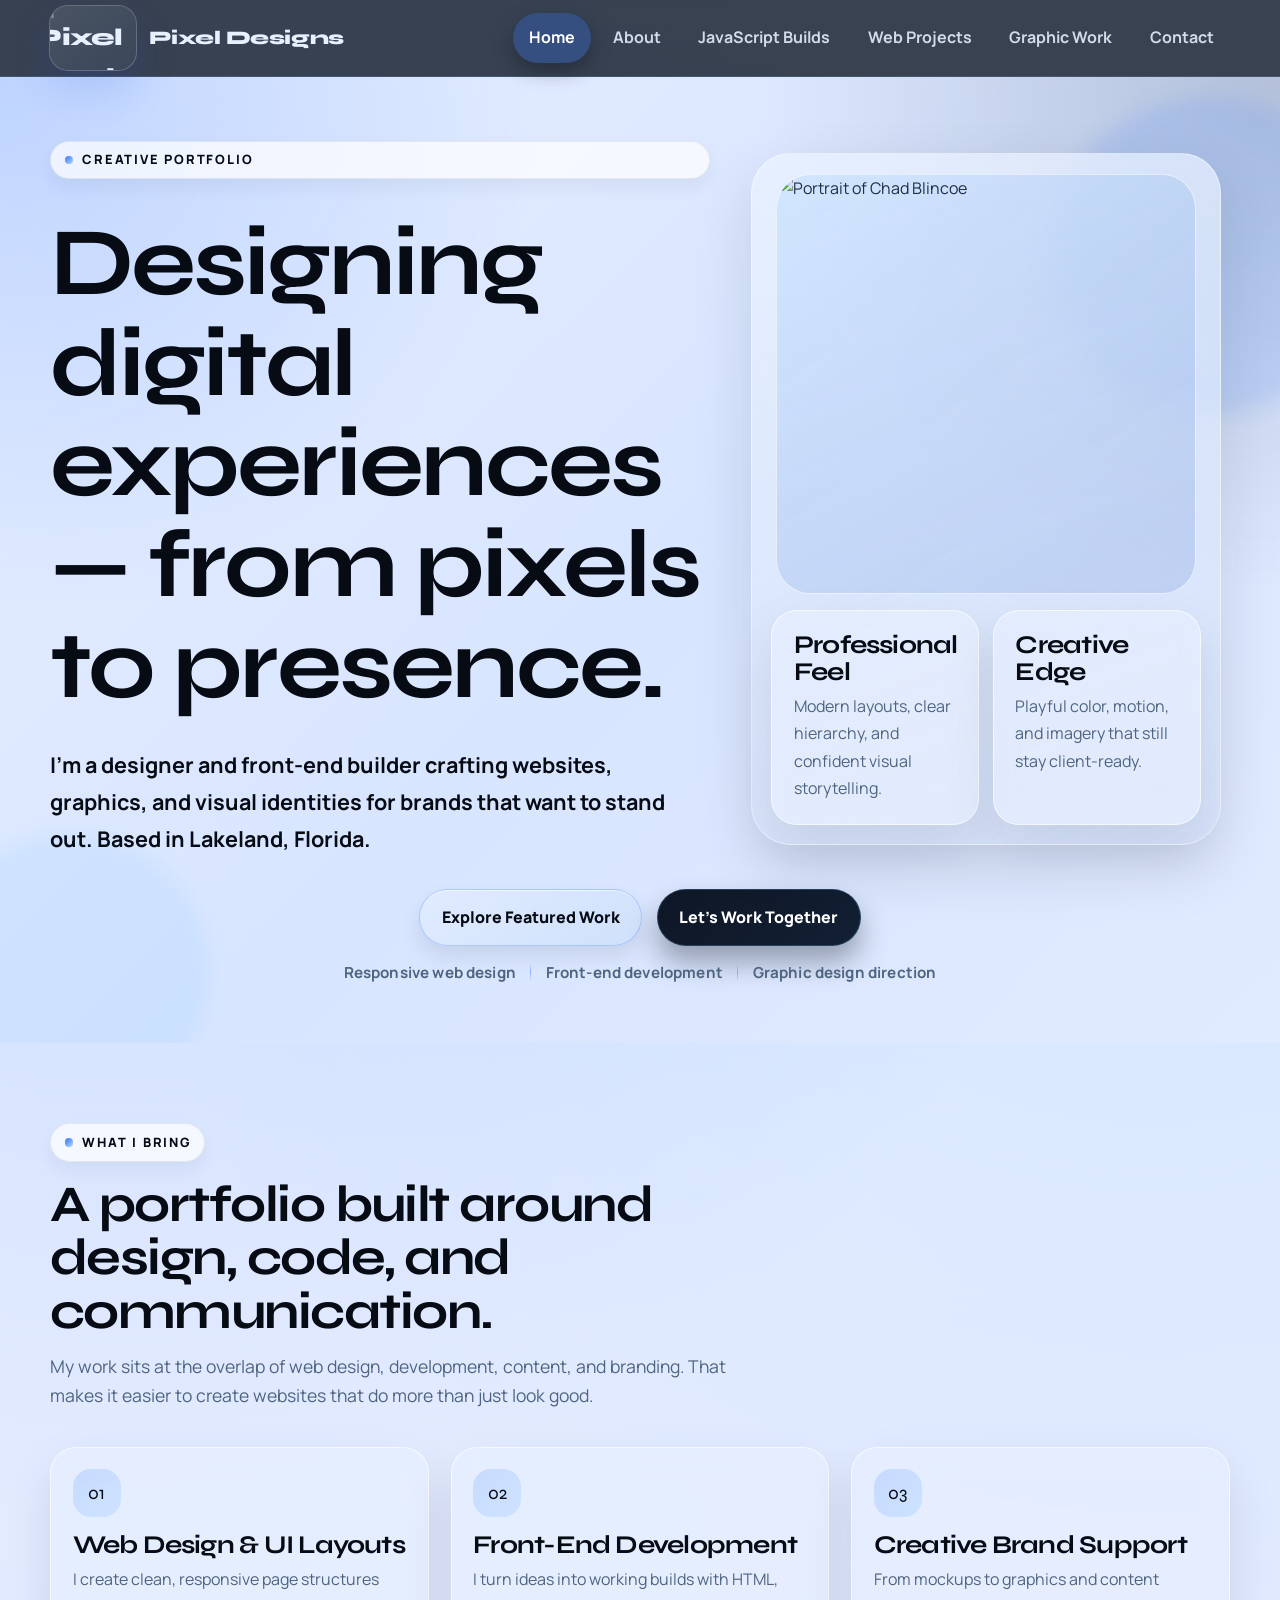
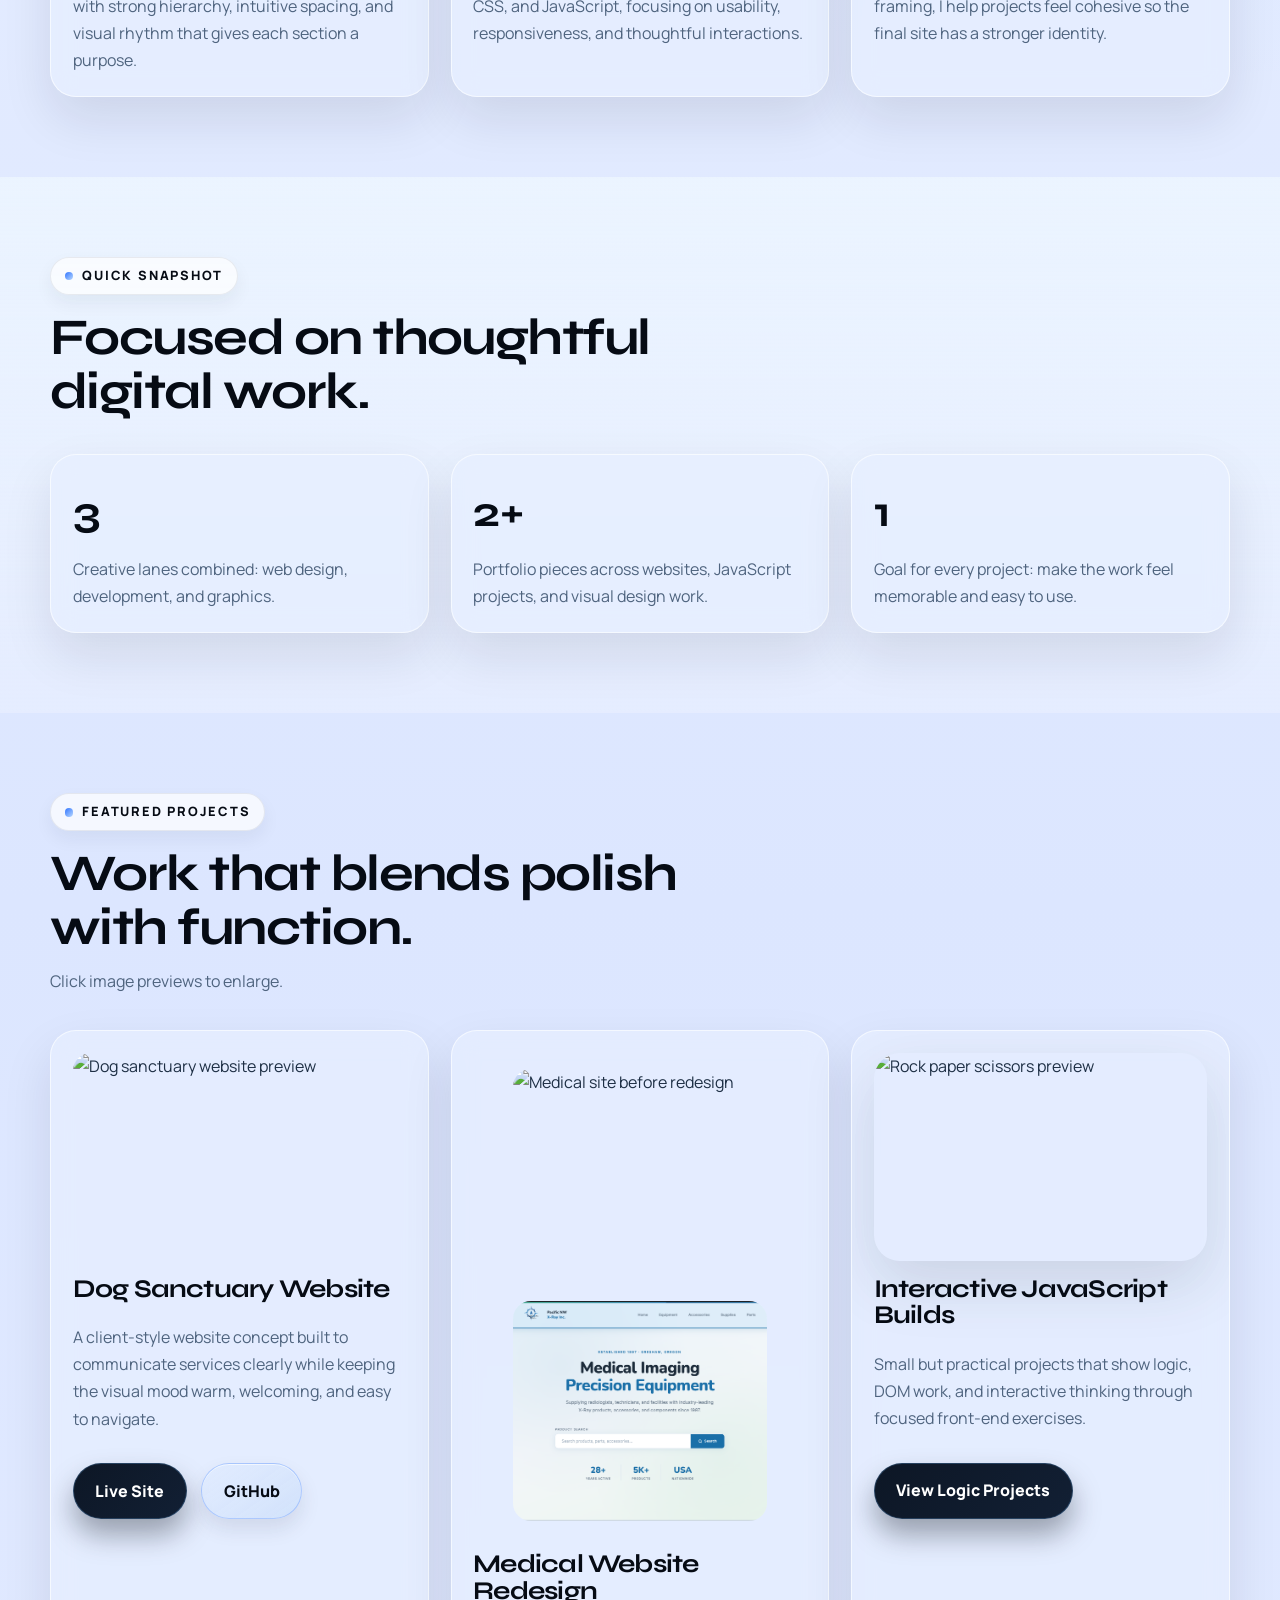
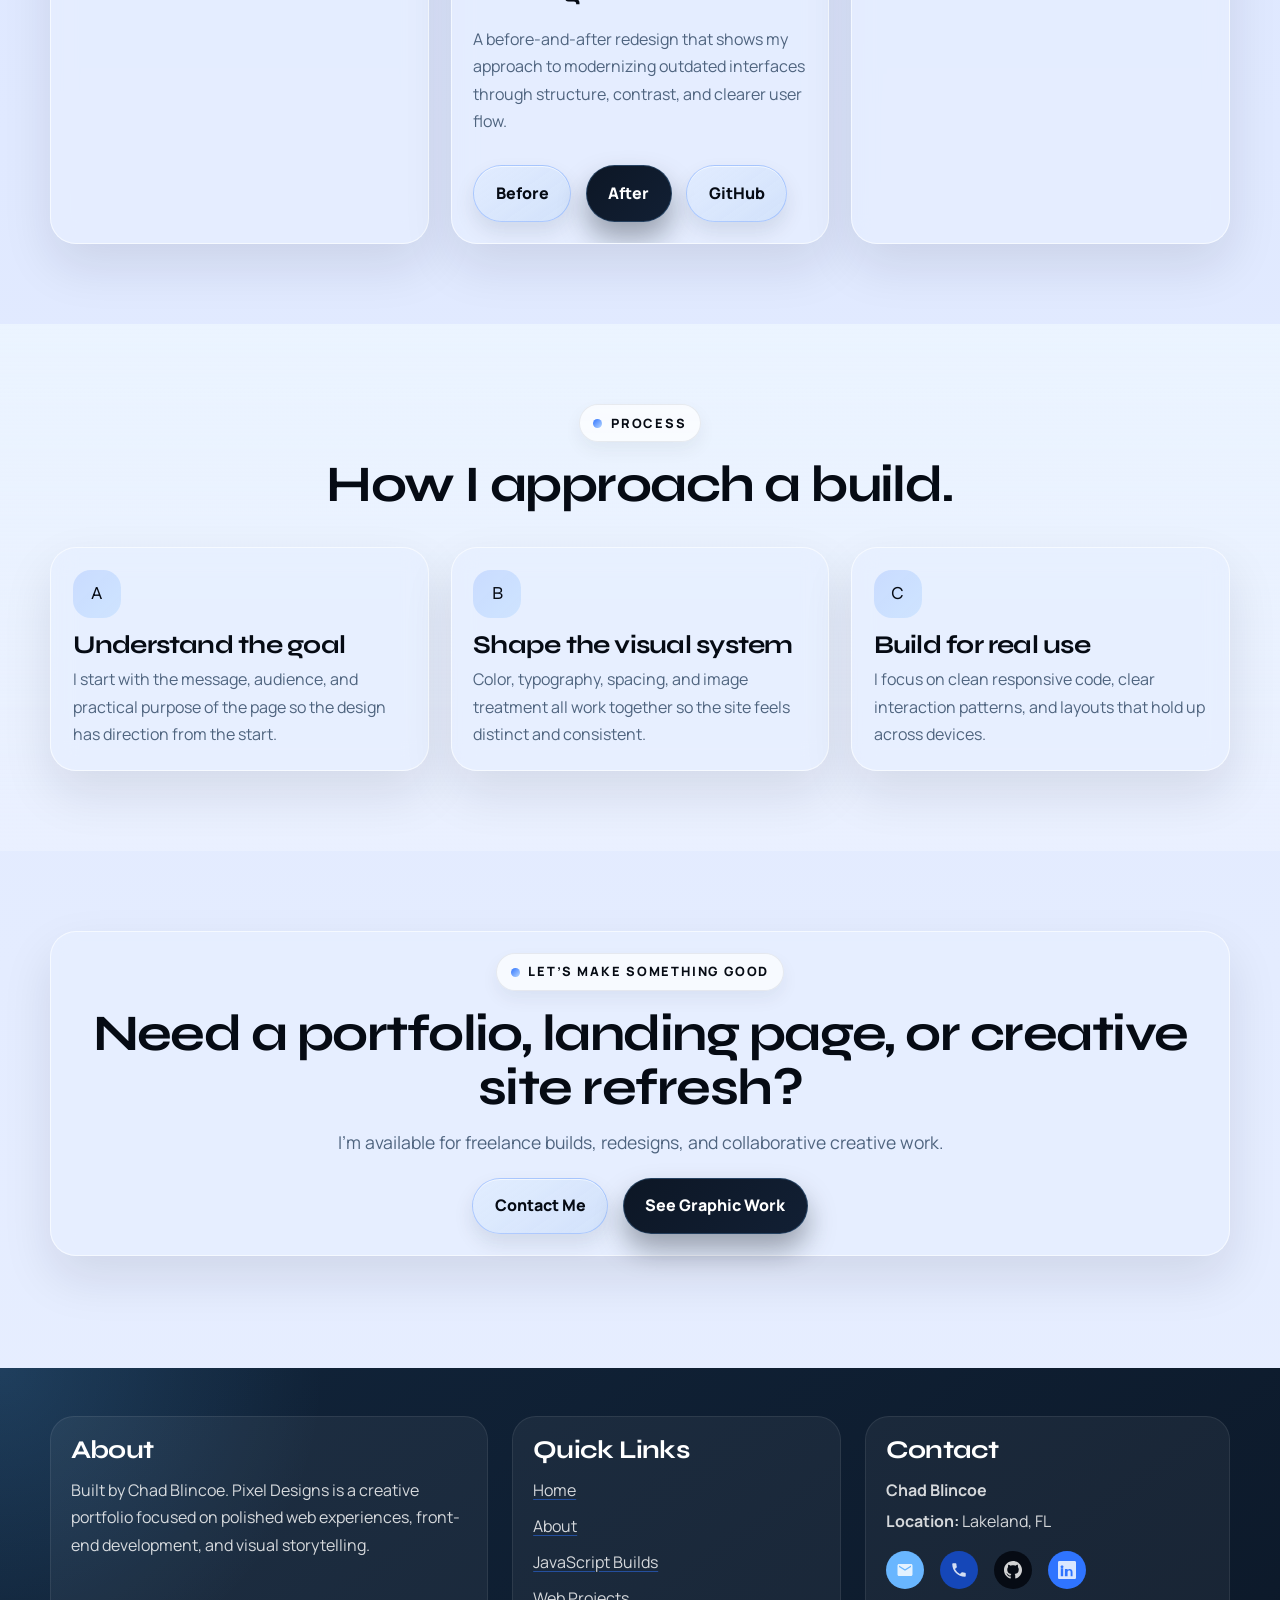
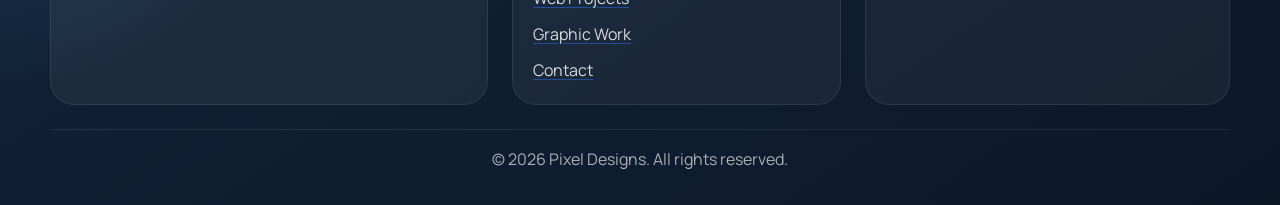
==== index.html @ cc152613 "readded images and adjusted CTA buttons" ====
<!doctype html>
<html lang="en">
  <head>
    <script
      async
      src="https://www.googletagmanager.com/gtag/js?id=G-DD6TGLHT02"
    ></script>
    <script>
      window.dataLayer = window.dataLayer || [];
      function gtag() {
        dataLayer.push(arguments);
      }
      gtag("js", new Date());
      gtag("config", "G-DD6TGLHT02");
    </script>
    <meta charset="UTF-8" />
    <meta name="viewport" content="width=device-width, initial-scale=1.0" />
    <title>Chad Blincoe | Creative Web Portfolio</title>
    <link rel="preconnect" href="https://fonts.googleapis.com" />
    <link rel="preconnect" href="https://fonts.gstatic.com" crossorigin />
    <link
      href="https://fonts.googleapis.com/css2?family=Manrope:wght@400;500;700;800&family=Syne:wght@500;700;800&display=swap"
      rel="stylesheet"
    />
    <link rel="stylesheet" href="styles.css" />
    <link
      rel="apple-touch-icon"
      sizes="180x180"
      href="favicon/apple-touch-icon.png"
    />
    <link
      rel="icon"
      type="image/png"
      sizes="32x32"
      href="favicon/favicon-32x32.png"
    />
    <link
      rel="icon"
      type="image/png"
      sizes="16x16"
      href="favicon/favicon-16x16.png"
    />
    <link rel="manifest" href="favicon/site.webmanifest" />
    <script defer src="https://cdn.vercel-insights.com/v1/script.js"></script>
  </head>
  <body>
    <header class="navbar">
      <div class="nav-inner">
        <a href="index.html" class="logo">
          <span class="logo-mark">
            <img
              src="media/myLogo.png"
              alt="Pixel Designs logo"
              width="66"
              height="46"
            />
          </span>
          <span>Pixel Designs</span>
        </a>
        <button
          class="hamburger"
          id="hamburger"
          aria-label="Toggle navigation"
          aria-expanded="false"
          aria-controls="navLinks"
        >
          <span></span>
          <span></span>
          <span></span>
        </button>
        <nav id="navLinks" class="nav-links" aria-label="Main navigation">
          <a href="index.html" class="nav-link active">Home</a>
          <a href="about.html" class="nav-link">About</a>
          <a href="logic-programs.html" class="nav-link">JavaScript Builds</a>
          <a href="web-projects.html" class="nav-link">Web Projects</a>
          <a href="graphic-work.html" class="nav-link">Graphic Work</a>
          <a href="contact.html" class="nav-link">Contact</a>
        </nav>
      </div>
    </header>

    <main id="main">
      <section class="hero">
        <div class="container hero-shell">
          <div class="hero-copy">
            <span class="eyebrow">Creative Portfolio</span>
            <h1>Designing digital experiences — from pixels to presence.</h1>
            <p class="hero-subtitle">
              I'm a designer and front-end builder crafting websites, graphics,
              and visual identities for brands that want to stand out. Based in
              Lakeland, Florida.
            </p>
          </div>
          <div class="hero-panel">
            <img
              src="media/ChadSelfie.png"
              alt="Portrait of Chad Blincoe"
              class="hero-photo"
            />
            <div class="hero-card-stack">
              <div class="mini-panel">
                <h3>Professional Feel</h3>
                <p>
                  Modern layouts, clear hierarchy, and confident visual
                  storytelling.
                </p>
              </div>
              <div class="mini-panel">
                <h3>Creative Edge</h3>
                <p>
                  Playful color, motion, and imagery that still stay
                  client-ready.
                </p>
              </div>
            </div>
          </div>
          <div class="hero-actions">
            <div class="hero-btns">
              <a href="web-projects.html" class="btn btn-secondary">
                Explore Featured Work
              </a>
              <a href="contact.html" class="btn btn-primary">
                Let's Work Together
              </a>
            </div>
            <ul class="hero-highlights" aria-label="Highlights">
              <li>Responsive web design</li>
              <li>Front-end development</li>
              <li>Graphic design direction</li>
            </ul>
          </div>
        </div>
      </section>

      <section class="section">
        <div class="container">
          <div class="section-heading">
            <span class="eyebrow">What I Bring</span>
            <h2>A portfolio built around design, code, and communication.</h2>
            <p class="lead">
              My work sits at the overlap of web design, development, content,
              and branding. That makes it easier to create websites that do more
              than just look good.
            </p>
          </div>
          <div class="service-grid">
            <article class="service-card">
              <div class="service-icon">01</div>
              <h3>Web Design &amp; UI Layouts</h3>
              <p>
                I create clean, responsive page structures with strong
                hierarchy, intuitive spacing, and visual rhythm that gives each
                section a purpose.
              </p>
            </article>
            <article class="service-card">
              <div class="service-icon">02</div>
              <h3>Front-End Development</h3>
              <p>
                I turn ideas into working builds with HTML, CSS, and JavaScript,
                focusing on usability, responsiveness, and thoughtful
                interactions.
              </p>
            </article>
            <article class="service-card">
              <div class="service-icon">03</div>
              <h3>Creative Brand Support</h3>
              <p>
                From mockups to graphics and content framing, I help projects
                feel cohesive so the final site has a stronger identity.
              </p>
            </article>
          </div>
        </div>
      </section>

      <section class="section alt-bg">
        <div class="container">
          <div class="section-heading">
            <span class="eyebrow">Quick Snapshot</span>
            <h2>Focused on thoughtful digital work.</h2>
          </div>
          <div class="metric-grid">
            <div class="stat-card">
              <strong>3</strong>
              <p>
                Creative lanes combined: web design, development, and graphics.
              </p>
            </div>
            <div class="stat-card">
              <strong>2+</strong>
              <p>
                Portfolio pieces across websites, JavaScript projects, and
                visual design work.
              </p>
            </div>
            <div class="stat-card">
              <strong>1</strong>
              <p>
                Goal for every project: make the work feel memorable and easy to
                use.
              </p>
            </div>
          </div>
        </div>
      </section>

      <section class="section">
        <div class="container">
          <div class="section-heading">
            <span class="eyebrow">Featured Projects</span>
            <h2>Work that blends polish with function.</h2>
            <p class="home-cards-subtitle">Click image previews to enlarge.</p>
          </div>
          <div class="grid-3">
            <article class="card">
              <img
                src="media/pottsSiteDesign.png"
                alt="Dog sanctuary website preview"
              />
              <h3>Dog Sanctuary Website</h3>
              <p>
                A client-style website concept built to communicate services
                clearly while keeping the visual mood warm, welcoming, and easy
                to navigate.
              </p>
              <div class="card-btns">
                <a
                  href="https://blincoechad.github.io/PottsDogWebsite/"
                  class="btn btn-primary"
                  target="_blank"
                  rel="noopener noreferrer"
                >
                  Live Site
                </a>
                <a
                  href="https://github.com/Blincoechad/SchoolWebPage"
                  class="btn btn-secondary"
                  target="_blank"
                  rel="noopener noreferrer"
                >
                  GitHub
                </a>
              </div>
            </article>
            <article class="card">
              <figure class="split-image split-image--featured">
                <div class="split-image__item">
                  <img
                    src="media/beforeSite.png"
                    alt="Medical site before redesign"
                  />
                </div>
                <div class="split-image__item">
                  <img
                    src="media/afterSite.png"
                    alt="Medical site after redesign"
                  />
                </div>
              </figure>
              <h3>Medical Website Redesign</h3>
              <p>
                A before-and-after redesign that shows my approach to
                modernizing outdated interfaces through structure, contrast, and
                clearer user flow.
              </p>
              <div class="card-btns">
                <a
                  href="https://www.pnwx.com"
                  class="btn btn-secondary"
                  target="_blank"
                  rel="noopener noreferrer"
                >
                  Before
                </a>
                <a
                  href="https://blincoechad.github.io/SiteRebuild/"
                  class="btn btn-primary"
                  target="_blank"
                  rel="noopener noreferrer"
                >
                  After
                </a>
                <a
                  href="https://github.com/Blincoechad/SiteRebuild"
                  class="btn btn-secondary"
                  target="_blank"
                  rel="noopener noreferrer"
                >
                  GitHub
                </a>
              </div>
            </article>
            <article class="card">
              <div class="image-slider" aria-label="JavaScript project gallery">
                <div class="slider-track">
                  <img
                    class="slide"
                    src="media/RockPaperScissors.png"
                    alt="Rock paper scissors preview"
                  />
                  <img
                    class="slide"
                    src="media/motivationArray.png"
                    alt="Motivation array preview"
                  />
                  <img
                    class="slide"
                    src="media/ColorTranslator.png"
                    alt="Color translator preview"
                  />
                  <img
                    class="slide"
                    src="media/IphoneMenu.png"
                    alt="iPhone menu preview"
                  />
                </div>
              </div>
              <h3>Interactive JavaScript Builds</h3>
              <p>
                Small but practical projects that show logic, DOM work, and
                interactive thinking through focused front-end exercises.
              </p>
              <a
                href="logic-programs.html"
                class="btn btn-primary programProject-btn"
              >
                View Logic Projects
              </a>
            </article>
          </div>
        </div>
      </section>

      <section class="section alt-bg">
        <div class="container">
          <div class="section-heading center">
            <span class="eyebrow">Process</span>
            <h2>How I approach a build.</h2>
          </div>
          <div class="process-grid">
            <article class="process-step">
              <div class="step-index">A</div>
              <h3>Understand the goal</h3>
              <p>
                I start with the message, audience, and practical purpose of the
                page so the design has direction from the start.
              </p>
            </article>
            <article class="process-step">
              <div class="step-index">B</div>
              <h3>Shape the visual system</h3>
              <p>
                Color, typography, spacing, and image treatment all work
                together so the site feels distinct and consistent.
              </p>
            </article>
            <article class="process-step">
              <div class="step-index">C</div>
              <h3>Build for real use</h3>
              <p>
                I focus on clean responsive code, clear interaction patterns,
                and layouts that hold up across devices.
              </p>
            </article>
          </div>
        </div>
      </section>

      <section class="section">
        <div class="container center">
          <div class="cta-panel">
            <span class="eyebrow">Let’s Make Something Good</span>
            <h2>Need a portfolio, landing page, or creative site refresh?</h2>
            <p class="lead">
              I’m available for freelance builds, redesigns, and collaborative
              creative work.
            </p>
            <div class="cta-actions cta-actions-centered">
              <a href="contact.html" class="btn btn-secondary contact-button">
                Contact Me
              </a>
              <a href="graphic-work.html" class="btn btn-primary">
                See Graphic Work
              </a>
            </div>
          </div>
        </div>
      </section>
    </main>

    <footer class="footer">
      <div class="footer-inner">
        <div class="footer-grid">
          <div class="footer-col footer-col--about">
            <h3>About</h3>
            <p>
              Built by Chad Blincoe. Pixel Designs is a creative portfolio
              focused on polished web experiences, front-end development, and
              visual storytelling.
            </p>
          </div>
          <div class="footer-col footer-col--links">
            <h3>Quick Links</h3>
            <nav aria-label="Footer navigation">
              <a href="index.html">Home</a>
              <a href="about.html">About</a>
              <a href="logic-programs.html">JavaScript Builds</a>
              <a href="web-projects.html">Web Projects</a>
              <a href="graphic-work.html">Graphic Work</a>
              <a href="contact.html">Contact</a>
            </nav>
          </div>
          <div class="footer-col footer-col--contact">
            <h3>Contact</h3>
            <p class="footer-contact-name">
              <strong>Chad Blincoe</strong>
            </p>
            <p class="footer-contact-location">
              <strong>Location:</strong>
              Lakeland, FL
            </p>
            <div class="social-icons" aria-label="Social links">
              <a
                href="mailto:PixelDesigns.blincoe@gmail.com"
                aria-label="Email PixelDesigns.blincoe@gmail.com"
                class="social-icon email-social-icon"
              >
                <svg
                  viewBox="0 0 24 24"
                  fill="currentColor"
                  xmlns="http://www.w3.org/2000/svg"
                  aria-hidden="true"
                >
                  <path
                    d="M20 4H4c-1.1 0-2 .9-2 2v12c0 1.1.9 2 2 2h16c1.1 0 2-.9 2-2V6c0-1.1-.9-2-2-2zm0 4-8 5-8-5V6l8 5 8-5v2z"
                  />
                </svg>
              </a>
              <a
                href="tel:+18132780899"
                aria-label="Call (813) 278-0899"
                class="social-icon phone-social-icon"
              >
                <svg
                  viewBox="0 0 24 24"
                  fill="currentColor"
                  xmlns="http://www.w3.org/2000/svg"
                  aria-hidden="true"
                >
                  <path
                    d="M6.62 10.79a15.054 15.054 0 0 0 6.59 6.59l2.2-2.2c.27-.27.67-.36 1.02-.24a11.36 11.36 0 0 0 3.57.57c.55 0 1 .45 1 1V20c0 .55-.45 1-1 1C10.61 21 3 13.39 3 4c0-.55.45-1 1-1h3.5c.55 0 1 .45 1 1 0 1.24.2 2.44.57 3.57.11.35.03.74-.25 1.02l-2.2 2.2z"
                  />
                </svg>
              </a>
              <a
                href="https://github.com/Blincoechad"
                target="_blank"
                rel="noopener noreferrer"
                aria-label="GitHub"
                class="social-icon github-icon"
              >
                <svg
                  viewBox="0 0 24 24"
                  fill="currentColor"
                  xmlns="http://www.w3.org/2000/svg"
                >
                  <path
                    d="M12 0c-6.626 0-12 5.373-12 12 0 5.302 3.438 9.8 8.207 11.387.599.111.793-.261.793-.577v-2.234c-3.338.726-4.033-1.416-4.033-1.416-.546-1.387-1.333-1.756-1.333-1.756-1.089-.745.083-.729.083-.729 1.205.084 1.839 1.237 1.839 1.237 1.07 1.834 2.807 1.304 3.492.997.107-.775.418-1.305.762-1.604-2.665-.305-5.467-1.334-5.467-5.931 0-1.311.469-2.381 1.236-3.221-.124-.303-.535-1.524.117-3.176 0 0 1.008-.322 3.301 1.23.957-.266 1.983-.399 3.003-.404 1.02.005 2.047.138 3.006.404 2.291-1.552 3.297-1.23 3.297-1.23.653 1.653.242 2.874.118 3.176.77.84 1.235 1.911 1.235 3.221 0 4.609-2.807 5.624-5.479 5.921.43.372.823 1.102.823 2.222v 3.293c0 .319.192.694.801.576 4.765-1.589 8.199-6.086 8.199-11.386 0-6.627-5.373-12-12-12z"
                  />
                </svg>
              </a>
              <a
                href="https://www.linkedin.com/in/chad-blincoe-42b2b1338"
                target="_blank"
                rel="noopener noreferrer"
                aria-label="LinkedIn"
                class="social-icon linkedin-icon"
              >
                <svg
                  viewBox="0 0 24 24"
                  fill="currentColor"
                  xmlns="http://www.w3.org/2000/svg"
                >
                  <path
                    d="M20.447 20.452h-3.554v-5.569c0-1.328-.475-2.236-1.986-2.236-1.081 0-1.722.731-2.004 1.437-.103.25-.129.599-.129.948v5.42h-3.554s.05-8.789 0-9.714h3.554v1.375c.428-.66 1.193-1.599 2.898-1.599 2.117 0 3.704 1.384 3.704 4.362v5.576zM5.337 9.432c-1.144 0-1.915-.759-1.915-1.71 0-.955.769-1.71 1.959-1.71 1.188 0 1.914.755 1.938 1.71 0 .951-.75 1.71-1.982 1.71zm1.581 11.02H3.715V9.738h3.203v10.714zM22.225 0H1.771C.792 0 0 .774 0 1.729v20.542C0 23.227.792 24 1.771 24h20.451C23.2 24 24 23.227 24 22.271V1.729C24 .774 23.2 0 22.225 0z"
                  />
                </svg>
              </a>
            </div>
          </div>
        </div>
        <div class="footer-bottom">
          <p>&copy; 2026 Pixel Designs. All rights reserved.</p>
        </div>
      </div>
    </footer>
    <script src="scripts.js" type="module" defer></script>
  </body>
</html>
---- styles.css ----
:root {
  --nav-h: 76px;
  --max-w: 1180px;
  --radius-sm: 16px;
  --radius-md: 26px;
  --radius-lg: 40px;
  --shadow-soft: 0 24px 60px rgba(15, 23, 42, 0.12);
  --shadow-card: 0 22px 50px rgba(15, 23, 42, 0.1);
  --shadow-glow:
    0 0 0 1px rgba(255, 255, 255, 0.24), 0 18px 40px rgba(29, 78, 216, 0.16);
  --ink-strong: #060b14;
  --ink: #1e2f45;
  --muted: #4f647f;
  --surface: rgba(231, 239, 255, 0.72);
  --surface-dark: #060b14;
  --accent: #2f74ff;
  --accent-deep: #1547b8;
  --sky: #69b6ff;
  --mint: #7db8ff;
  --gold: #b8d8ff;
  --bg: #e5edff;
  --hero-grad:
    radial-gradient(
      circle at top left,
      rgba(47, 116, 255, 0.22),
      transparent 34%
    ),
    radial-gradient(
      circle at top right,
      rgba(12, 24, 46, 0.18),
      transparent 32%
    ),
    linear-gradient(135deg, #e7efff 0%, #d8e5ff 52%, #e1ebff 100%);
}

*,
*::before,
*::after {
  box-sizing: border-box;
}

html {
  scroll-behavior: smooth;
}

body {
  margin: 0;
  min-height: 100vh;
  display: flex;
  flex-direction: column;
  font-family: "Manrope", sans-serif;
  font-size: 1rem;
  line-height: 1.7;
  color: var(--ink);
  background:
    radial-gradient(
      circle at 10% 10%,
      rgba(47, 116, 255, 0.16),
      transparent 22%
    ),
    radial-gradient(
      circle at 90% 12%,
      rgba(105, 182, 255, 0.16),
      transparent 24%
    ),
    linear-gradient(180deg, #edf3ff 0%, #dce6ff 50%, #e8efff 100%);
}

body::before {
  content: "";
  position: fixed;
  inset: 0;
  pointer-events: none;
  background-image:
    linear-gradient(rgba(16, 32, 51, 0.03) 1px, transparent 1px),
    linear-gradient(90deg, rgba(16, 32, 51, 0.03) 1px, transparent 1px);
  background-size: 64px 64px;
  -webkit-mask-image: radial-gradient(
    circle at center,
    black 38%,
    transparent 85%
  );
  mask-image: radial-gradient(circle at center, black 38%, transparent 85%);
  opacity: 0.5;
}

main {
  flex: 1;
  position: relative;
  z-index: 1;
}

img,
video {
  max-width: 100%;
  display: block;
}

video {
  width: 100%;
}

a {
  color: var(--ink-strong);
  text-decoration-color: rgba(47, 116, 255, 0.5);
  text-underline-offset: 0.16em;
}

a:hover,
a:focus-visible {
  color: var(--accent-deep);
}

:focus-visible {
  outline: 3px solid rgba(47, 116, 255, 0.5);
  outline-offset: 3px;
}

h1,
h2,
h3,
h4 {
  margin: 0 0 0.8rem;
  color: var(--ink-strong);
  font-family: "Syne", sans-serif;
  letter-spacing: -0.03em;
  line-height: 1.05;
}

h1 {
  font-size: clamp(3rem, 8vw, 6rem);
}

h2 {
  font-size: clamp(2rem, 4vw, 3.3rem);
}

h3 {
  font-size: clamp(1.25rem, 2vw, 1.6rem);
}

p {
  margin: 0 0 1rem;
}

p:last-child {
  margin-bottom: 0;
}

ul,
ol {
  margin: 0;
  padding-left: 1.2rem;
}

li + li {
  margin-top: 0.45rem;
}

.container {
  width: min(100% - 2rem, var(--max-w));
  margin-inline: auto;
}

.section {
  padding: 5rem 0;
}

.alt-bg {
  background: linear-gradient(
    180deg,
    rgba(238, 247, 255, 0.76),
    rgba(255, 255, 255, 0.24)
  );
}

.center {
  text-align: center;
}

.section-heading {
  max-width: 720px;
  margin-bottom: 2.2rem;
}

.section-heading.center {
  margin-inline: auto;
}

.eyebrow {
  display: inline-flex;
  align-items: center;
  gap: 0.55rem;
  margin-bottom: 1rem;
  padding: 0.45rem 0.85rem;
  border-radius: 999px;
  border: 1px solid rgba(16, 32, 51, 0.08);
  background: rgba(255, 255, 255, 0.7);
  font-size: 0.8rem;
  font-weight: 800;
  letter-spacing: 0.14em;
  text-transform: uppercase;
  color: var(--ink-strong);
  box-shadow: 0 8px 18px rgba(16, 32, 51, 0.06);
}

.eyebrow::before {
  content: "";
  width: 0.55rem;
  height: 0.55rem;
  border-radius: 50%;
  background: linear-gradient(135deg, var(--accent), var(--gold));
}

.lead {
  font-size: 1.1rem;
  color: var(--muted);
}

.hero {
  position: relative;
  overflow: hidden;
  padding: 4rem 0 3rem;
  background: var(--hero-grad);
}

.hero::before,
.hero::after {
  content: "";
  position: absolute;
  border-radius: 50%;
  filter: blur(10px);
  opacity: 0.7;
}

.hero::before {
  width: 320px;
  height: 320px;
  right: -90px;
  top: 18px;
  background: rgba(47, 116, 255, 0.18);
}

.hero::after {
  width: 280px;
  height: 280px;
  left: -70px;
  bottom: -70px;
  background: rgba(95, 184, 255, 0.16);
}

.hero-shell {
  position: relative;
  z-index: 1;
  display: grid;
  grid-template-columns: minmax(0, 1.15fr) minmax(280px, 0.85fr);
  gap: 2rem;
  align-items: center;
}

.hero-copy {
  display: grid;
  gap: 1.1rem;
}

.hero-copy p {
  max-width: 62ch;
}

.hero-actions {
  display: flex;
  flex-direction: column;
  align-items: center;
  gap: 0.9rem;
  grid-column: 1 / -1;
}

.hero-subtitle {
  margin: 0;
  font-size: clamp(1.05rem, 2.2vw, 1.35rem);
  font-weight: 700;
  color: var(--ink-strong);
}

.subtitle2 {
  color: var(--muted);
}

.hero-btns,
.button-row,
.card-btns,
.cta-actions {
  display: flex;
  flex-wrap: wrap;
  gap: 0.9rem;
}

.hero-btns {
  justify-content: center;
}

.button-row-spaced {
  margin-top: 1.5rem;
}

.card-btns-spaced {
  margin-top: 1.25rem;
}

.cta-actions-centered {
  justify-content: center;
  margin-top: 1.25rem;
}

.hero-highlights {
  display: flex;
  flex-wrap: wrap;
  gap: 0.9rem;
  justify-content: center;
  margin-bottom: 0.6rem;
  padding: 0;
  list-style: none;
}

.hero-highlights li {
  display: inline-flex;
  align-items: center;
  margin: 0;
  padding: 0;
  color: var(--muted);
  font-weight: 700;
  font-size: 0.95rem;
  letter-spacing: 0.01em;
}

.hero-highlights li + li::before {
  content: "";
  width: 1px;
  height: 0.95rem;
  margin-right: 0.9rem;
  background: linear-gradient(
    180deg,
    rgba(47, 116, 255, 0.1),
    rgba(47, 116, 255, 0.45),
    rgba(47, 116, 255, 0.1)
  );
}

.chip-list li,
.skill-pill {
  margin: 0;
  padding: 0.7rem 0.95rem;
  border-radius: 999px;
  background: rgba(255, 255, 255, 0.74);
  border: 1px solid rgba(16, 32, 51, 0.08);
  box-shadow: 0 10px 20px rgba(16, 32, 51, 0.06);
  font-weight: 700;
  font-size: 0.92rem;
}

.hero-panel {
  position: relative;
  width: min(100%, 470px);
  margin-inline: auto;
  padding: 1.2rem;
  border-radius: var(--radius-lg);
  background: linear-gradient(
    160deg,
    rgba(232, 241, 255, 0.82),
    rgba(205, 220, 245, 0.52)
  );
  border: 1px solid rgba(255, 255, 255, 0.45);
  box-shadow: var(--shadow-soft);
  -webkit-backdrop-filter: blur(10px);
  backdrop-filter: blur(10px);
}

.hero-photo {
  width: 100%;
  max-width: 420px;
  aspect-ratio: 1 / 1;
  object-fit: cover;
  margin-inline: auto;
  border-radius: 34px;
  background: linear-gradient(
    145deg,
    rgba(105, 182, 255, 0.16),
    rgba(21, 71, 184, 0.14)
  );
  border: 1px solid rgba(255, 255, 255, 0.6);
}

.hero-card-stack {
  display: grid;
  grid-template-columns: repeat(2, minmax(0, 1fr));
  gap: 0.85rem;
  margin-top: 1rem;
}

.mini-panel,
.stat-card,
.contact-card,
.timeline-card,
.project-spotlight,
.info-card,
.gallery-note,
.program-meta,
.cta-panel,
.quote-card,
.service-card,
.card,
.process-step,
.cert-card {
  padding: 1.35rem;
  border-radius: var(--radius-md);
  background: var(--surface);
  border: 1px solid rgba(255, 255, 255, 0.6);
  box-shadow: var(--shadow-card);
  -webkit-backdrop-filter: blur(12px);
  backdrop-filter: blur(12px);
}

.mini-panel h3,
.stat-card h3,
.contact-card h3,
.info-card h3,
.service-card h3,
.card h3,
.process-step h3,
.cert-card h3 {
  margin-bottom: 0.45rem;
}

.mini-panel p,
.stat-card p,
.contact-card p,
.info-card p,
.service-card p,
.card p,
.process-step p,
.cert-card p {
  color: var(--muted);
}

.metric-value,
.stat-card strong {
  display: block;
  margin-bottom: 0.4rem;
  font-family: "Syne", sans-serif;
  font-size: clamp(1.8rem, 4vw, 2.7rem);
  color: var(--ink-strong);
}

.metric-grid,
.grid-3,
.grid-2,
.service-grid,
.process-grid,
.gallery-grid,
.skills-list,
.redesign-container,
.contact-grid {
  display: grid;
  gap: 1.35rem;
}

.metric-grid {
  grid-template-columns: repeat(3, minmax(0, 1fr));
}

.grid-3,
.service-grid,
.process-grid {
  grid-template-columns: repeat(3, minmax(0, 1fr));
}

.grid-2,
.redesign-container,
.contact-grid {
  grid-template-columns: repeat(2, minmax(0, 1fr));
}

.two-col {
  display: grid;
  grid-template-columns: repeat(2, minmax(0, 1fr));
  gap: 1.5rem;
  align-items: start;
}

.two-col.reverse > :first-child {
  order: 2;
}

.card {
  display: flex;
  flex-direction: column;
  gap: 0.9rem;
  height: 100%;
  position: relative;
  overflow: hidden;
}

.service-card,
.process-step,
.info-card,
.program-meta {
  position: relative;
  overflow: hidden;
}

.service-card::after,
.card::after,
.process-step::after,
.info-card::after,
.program-meta::after {
  content: "";
  position: absolute;
  inset: auto -12% -55% auto;
  width: 120px;
  height: 120px;
  border-radius: 50%;
  background: radial-gradient(
    circle,
    rgba(47, 116, 255, 0.16),
    transparent 72%
  );
}

.service-icon,
.step-index {
  display: inline-grid;
  place-items: center;
  width: 3rem;
  height: 3rem;
  margin-bottom: 0.9rem;
  border-radius: 18px;
  background: linear-gradient(
    135deg,
    rgba(47, 116, 255, 0.16),
    rgba(105, 182, 255, 0.2)
  );
  font-family: "Syne", sans-serif;
  font-size: 1.15rem;
  color: var(--ink-strong);
}

.btn {
  display: inline-flex;
  align-items: center;
  justify-content: center;
  min-height: 50px;
  padding: 0.85rem 1.35rem;
  border-radius: 999px;
  border: 1px solid transparent;
  text-decoration: none;
  font-weight: 800;
  transition:
    transform 0.2s ease,
    box-shadow 0.2s ease,
    background 0.2s ease,
    color 0.2s ease,
    border-color 0.2s ease;
}

.btn:hover,
.btn:focus-visible {
  transform: translateY(-2px);
  text-decoration: none;
}

.btn-primary {
  color: #fff;
  background: linear-gradient(
    135deg,
    rgba(9, 18, 33, 0.98),
    rgba(14, 27, 48, 0.98)
  );
  border-color: rgba(105, 182, 255, 0.24);
  box-shadow: 0 16px 28px rgba(6, 11, 20, 0.34);
}

.btn-primary:hover,
.btn-primary:focus-visible {
  color: #fff;
  background: linear-gradient(
    135deg,
    rgba(33, 63, 104, 0.98),
    rgba(48, 85, 136, 0.98)
  );
  border-color: rgba(140, 200, 255, 0.42);
  box-shadow: 0 20px 32px rgba(17, 35, 63, 0.4);
}

.btn-secondary {
  color: var(--ink-strong);
  background: linear-gradient(
    145deg,
    rgba(225, 236, 255, 0.86),
    rgba(204, 223, 250, 0.78)
  );
  border-color: rgba(47, 116, 255, 0.28);
  box-shadow:
    inset 0 1px 0 rgba(255, 255, 255, 0.58),
    0 10px 20px rgba(16, 32, 51, 0.1);
}

.btn-secondary:hover,
.btn-secondary:focus-visible {
  color: var(--ink-strong);
  background: linear-gradient(
    145deg,
    rgba(213, 228, 252, 0.94),
    rgba(189, 212, 245, 0.88)
  );
  border-color: rgba(47, 116, 255, 0.42);
  box-shadow:
    inset 0 1px 0 rgba(255, 255, 255, 0.62),
    0 14px 24px rgba(16, 32, 51, 0.16);
}

.btn-about,
.contact-button,
.programProject-btn {
  align-self: flex-start;
}

.page-header {
  position: relative;
  padding: 4rem 0 2rem;
  overflow: hidden;
}

.page-header::before {
  content: "";
  position: absolute;
  inset: 0;
  background:
    radial-gradient(
      circle at left top,
      rgba(105, 182, 255, 0.2),
      transparent 30%
    ),
    radial-gradient(
      circle at right center,
      rgba(21, 71, 184, 0.16),
      transparent 26%
    );
  pointer-events: none;
}

.page-header-panel {
  position: relative;
  z-index: 1;
  padding: 2.1rem;
  border-radius: var(--radius-lg);
  background: linear-gradient(
    145deg,
    rgba(229, 239, 255, 0.84),
    rgba(210, 226, 249, 0.72)
  );
  border: 1px solid rgba(255, 255, 255, 0.48);
  box-shadow: var(--shadow-soft);
}

.page-header p {
  max-width: 52ch;
  color: var(--muted);
}

.card img,
.gallery-grid img,
.gallery-grid video,
.redesign-preview img,
.meImg {
  width: 100%;
  border-radius: calc(var(--radius-md) - 8px);
}

.card img,
.redesign-preview img {
  aspect-ratio: 16 / 10;
  object-fit: cover;
}

.meImg {
  width: 100%;
  max-width: 440px;
  aspect-ratio: 4 / 5;
  object-fit: cover;
  margin-inline: auto;
  display: block;
  box-shadow: var(--shadow-soft);
}

.home-cards-subtitle,
.sliderTitle,
.clickToView,
.form-note,
.preview-label {
  color: var(--muted);
}
.clickToView {
  color: black;
  text-decoration: underline;
  line-height: 4rem;
  text-underline-offset: .4rem;
}

.split-image {
  display: grid;
  grid-template-columns: repeat(2, minmax(0, 1fr));
  gap: 0.55rem;
}

.split-image--featured {
  grid-template-columns: 1fr;
  gap: 0.75rem;
}

.split-image--featured img {
  aspect-ratio: 16 / 10;
  min-height: 220px;
}

.split-image__item {
  min-width: 0;
}

.redesign-preview {
  display: grid;
  gap: 0.8rem;
  padding: 1rem;
  border-radius: calc(var(--radius-md) - 6px);
  background: rgba(255, 255, 255, 0.72);
  border: 1px solid rgba(16, 32, 51, 0.08);
}

.preview-label {
  font-size: 0.78rem;
  font-weight: 800;
  letter-spacing: 0.12em;
  text-transform: uppercase;
}

.skills-list {
  padding: 0;
  list-style: none;
  grid-template-columns: repeat(3, minmax(0, 1fr));
}

.skills-list li {
  margin: 0;
  padding: 1rem 1.1rem;
  border-radius: 22px;
  background: rgba(255, 255, 255, 0.78);
  border: 1px solid rgba(16, 32, 51, 0.08);
  box-shadow: 0 14px 28px rgba(16, 32, 51, 0.08);
  font-weight: 700;
}

.aboutPara {
  color: var(--muted);
  font-size: 1.05rem;
}

.CCC,
.sliderHeading,
.gallery-title,
.sliderTitle {
  text-align: center;
}

.image-slider {
  position: relative;
  margin: 0 auto;
  overflow: hidden;
  border-radius: var(--radius-md);
  box-shadow: var(--shadow-soft);
  width: min(100%, 45rem);
  aspect-ratio: 16 / 10;
  height: auto;
}

.slider-track {
  display: flex;
  transition: transform 0.35s ease;
}

.slide {
  min-width: 100%;
  aspect-ratio: 16 / 10;
  object-fit: cover;
}

.slider-btn {
  position: absolute;
  top: 50%;
  transform: translateY(-50%);
  width: 48px;
  height: 48px;
  border: none;
  border-radius: 50%;
  background: rgba(16, 32, 51, 0.8);
  color: #fff;
  cursor: pointer;
}

.slider-btn.prev {
  left: 1rem;
}

.slider-btn.next {
  right: 1rem;
}

.gallery-grid figure {
  margin: 0;
  overflow: hidden;
  border-radius: var(--radius-md);
  background: rgba(255, 255, 255, 0.82);
  border: 1px solid rgba(16, 32, 51, 0.08);
  box-shadow: var(--shadow-card);
  transition:
    transform 0.2s ease,
    box-shadow 0.2s ease;
  cursor: pointer;
}

.graphic-work-page .gallery-grid figure {
  background: rgba(9, 18, 33, 0.68);
  border-color: rgba(105, 182, 255, 0.18);
}

.gallery-grid figure:hover {
  transform: translateY(-4px);
  box-shadow: 0 24px 40px rgba(16, 32, 51, 0.14);
}

.gallery-grid img,
.gallery-video {
  aspect-ratio: 4 / 3;
  object-fit: cover;
}

@media (min-width: 961px) {
  .gallery-grid > figure:first-child > img {
    width: 82%;
    margin: 0 auto;
    display: block;
  }

  .gallery-video {
    width: 58%;
    aspect-ratio: 16 / 10;
    margin: 0 auto;
    display: block;
  }
}

.gallery-grid figcaption,
.figCaptions {
  padding: 1rem;
  color: var(--ink-strong);
}

.figCaptions {
  display: flex;
  align-items: flex-start;
  gap: 0.4rem;
  font-weight: 700;
}

.graphic-work-page .gallery-grid figcaption,
.graphic-work-page .figCaptions,
.graphic-work-page .figCaptions .bullet {
  color: #fff;
}

.graphic-work-page .figCaptions {
  justify-content: center;
  align-items: center;
  text-align: center;
}

.bullet {
  color: var(--accent);
}

.contact-list {
  list-style: none;
  padding: 0;
  display: grid;
  gap: 0.9rem;
}

.contact-list li {
  margin: 0;
  padding: 1rem 1.1rem;
  border-radius: 22px;
  background: rgba(255, 255, 255, 0.72);
  border: 1px solid rgba(16, 32, 51, 0.08);
}

.contact-text {
  color: var(--ink-strong);
}

.social-icons {
  display: flex;
  gap: 1rem;
  margin-top: 1rem;
}

.footer-col--contact .social-icons {
  margin-top: 0.6rem;
}

.footer-col--contact .social-icon {
  width: 38px;
  height: 38px;
}

.footer-col--contact .social-icon svg {
  width: 18px;
  height: 18px;
}

.social-icon {
  display: flex;
  align-items: center;
  justify-content: center;
  width: 50px;
  height: 50px;
  border-radius: 50%;
  background: var(--accent);
  color: white;
  text-decoration: none;
  transition: all 0.3s ease;
  border: 2px solid transparent;
}

.social-icon svg {
  width: 24px;
  height: 24px;
}

.social-icon:hover {
  transform: scale(1.1);
  color: white;
}

.social-icon:focus-visible {
  color: white;
}

.github-icon {
  background: var(--ink-strong);
  color: white;
  border: none;
}

.github-icon:hover {
  transform: scale(1.1);
  box-shadow:
    -10px 0 18px rgba(6, 11, 20, 0.45),
    10px 0 18px rgba(6, 11, 20, 0.45);
}

.linkedin-icon {
  background: var(--accent);
  color: white;
}

.phone-social-icon {
  background: var(--accent-deep);
  color: white;
}

.email-social-icon {
  background: var(--sky);
  color: white;
}

.linkedin-icon:hover {
  transform: scale(1.1);
  box-shadow:
    -10px 0 18px rgba(47, 116, 255, 0.45),
    10px 0 18px rgba(47, 116, 255, 0.45);
}

.phone-social-icon:hover {
  transform: scale(1.1);
  box-shadow:
    -10px 0 18px rgba(21, 71, 184, 0.45),
    10px 0 18px rgba(21, 71, 184, 0.45);
}

.email-social-icon:hover {
  transform: scale(1.1);
  box-shadow:
    -10px 0 18px rgba(105, 182, 255, 0.45),
    10px 0 18px rgba(105, 182, 255, 0.45);
}

.contact-form {
  display: grid;
  gap: 1rem;
}

.form-group {
  display: grid;
  gap: 0.45rem;
}

.form-group label {
  font-weight: 800;
  color: var(--ink-strong);
}

.form-group input,
.form-group select,
.form-group textarea {
  width: 100%;
  padding: 0.9rem 1rem;
  border-radius: 18px;
  border: 1px solid rgba(16, 32, 51, 0.14);
  background: rgba(255, 255, 255, 0.9);
  font: inherit;
  color: var(--ink-strong);
}

.form-group input:focus,
.form-group select:focus,
.form-group textarea:focus {
  outline: none;
  border-color: rgba(21, 71, 184, 0.5);
  box-shadow: 0 0 0 4px rgba(47, 116, 255, 0.12);
}

.form-group input.error,
.form-group textarea.error {
  border-color: #c2410c;
}

.form-error {
  min-height: 1rem;
  font-size: 0.84rem;
  color: #b93815;
}

.required {
  color: #b93815;
}

.form-group textarea {
  min-height: 160px;
  resize: vertical;
}

.form-success {
  padding: 1rem 1.1rem;
  border-radius: 18px;
  border: 1px solid rgba(122, 216, 194, 0.45);
  background: rgba(236, 255, 248, 0.9);
  color: #0f766e;
}

details.program-details {
  padding: 0.85rem;
  border-radius: 22px;
  background: rgba(255, 255, 255, 0.68);
  border: 1px solid rgba(16, 32, 51, 0.08);
}

details.program-details summary {
  display: flex;
  align-items: center;
  gap: 0.6rem;
  list-style: none;
  cursor: pointer;
  font-weight: 800;
  color: var(--ink-strong);
}

.program-details-hint {
  padding: 0.2rem 0.55rem;
  border-radius: 999px;
  font-size: 0.72rem;
  font-weight: 700;
  letter-spacing: 0.04em;
  color: var(--muted);
  background: rgba(47, 116, 255, 0.1);
}

details.program-details summary::-webkit-details-marker {
  display: none;
}

details.program-details summary::after {
  content: " +";
  margin-left: auto;
  color: var(--accent-deep);
}

details.program-details[open] summary::after {
  content: " -";
}

.table-wrap {
  overflow-x: auto;
  border-radius: var(--radius-md);
  box-shadow: var(--shadow-card);
}

table {
  width: 100%;
  border-collapse: collapse;
  background: rgba(255, 255, 255, 0.82);
}

thead {
  background: var(--surface-dark);
  color: #fff;
}

th,
td {
  padding: 1rem;
  text-align: left;
  border-bottom: 1px solid rgba(16, 32, 51, 0.08);
}

.lightbox-overlay {
  position: fixed;
  inset: 0;
  display: flex;
  align-items: center;
  justify-content: center;
  background: rgba(16, 32, 51, 0.9);
  opacity: 0;
  visibility: hidden;
  transition:
    opacity 0.2s ease,
    visibility 0.2s ease;
  z-index: 2000;
}

.lightbox-overlay.is-open {
  opacity: 1;
  visibility: visible;
}

.lightbox-content {
  position: relative;
  width: min(92vw, 1100px);
}

.lightbox-content img,
.lightbox-content video {
  width: 100%;
  max-height: 45vh;
  object-fit: contain;
  border-radius: 20px;
}

.lightbox-split {
  display: flex;
  gap: 0.75rem;
  width: 100%;
}

.lightbox-split img {
  flex: 1;
  min-width: 0;
  max-height: 45vh;
  object-fit: contain;
  border-radius: 20px;
}

.lightbox-close {
  position: absolute;
  top: -0.75rem;
  right: -0.75rem;
  width: 42px;
  height: 42px;
  border: none;
  border-radius: 50%;
  background: #fff;
  color: var(--ink-strong);
  font-size: 1.3rem;
  cursor: pointer;
  z-index: 10;
}

.lightbox-caption {
  margin-top: 0.9rem;
  text-align: center;
  color: #fff;
}

.navbar {
  position: sticky;
  top: 0;
  z-index: 1000;
  -webkit-backdrop-filter: blur(12px);
  backdrop-filter: blur(12px);
  background: rgba(9, 18, 33, 0.78);
  border-bottom: 1px solid rgba(105, 182, 255, 0.18);
}

.nav-inner {
  width: min(100% - 2rem, var(--max-w));
  height: var(--nav-h);
  margin-inline: auto;
  display: flex;
  align-items: center;
  justify-content: space-between;
  gap: 1rem;
}

.logo {
  display: inline-flex;
  align-items: center;
  gap: 0.8rem;
  color: #e7f0ff;
  text-decoration: none;
  font-weight: 900;
  letter-spacing: -0.03em;
}

.logo-mark {
  width: 86px;
  height: 64px;
  flex: 0 0 86px;
  overflow: hidden;
  border-radius: 18px;
  background: linear-gradient(
    145deg,
    rgba(227, 238, 255, 0.1),
    rgba(105, 182, 255, 0.05)
  );
  box-shadow: var(--shadow-glow);
}

.logo-mark img {
  width: 100%;
  height: 100%;
  max-width: none;
  object-fit: cover;
  object-position: 0% center;
  transform: translateX(-6px) scale(1.24);
  transform-origin: center;
}

.logo span {
  font-family: "Syne", sans-serif;
  font-size: 1.2rem;
}
.logo:hover {
  color: rgb(88, 138, 200);
}

.nav-links {
  display: flex;
  align-items: center;
  gap: 0.35rem;
}

.nav-link {
  padding: 0.7rem 1rem;
  border-radius: 999px;
  color: rgba(231, 240, 255, 0.88);
  text-decoration: none;
  font-weight: 700;
}

.nav-link:hover,
.nav-link:focus-visible,
.nav-link.active {
  color: #ffffff;
  background: rgba(47, 116, 255, 0.28);
  box-shadow: 0 8px 20px rgba(6, 11, 20, 0.34);
}

.hamburger {
  display: none;
  width: 44px;
  height: 44px;
  padding: 0.4rem;
  border: 1px solid rgba(105, 182, 255, 0.28);
  border-radius: 14px;
  background: rgba(9, 18, 33, 0.62);
  cursor: pointer;
}

.hamburger span {
  display: block;
  width: 100%;
  height: 2px;
  margin: 6px 0;
  background: #e7f0ff;
  transition:
    transform 0.25s ease,
    opacity 0.25s ease;
}

.hamburger.is-open span:nth-child(1) {
  transform: translateY(8px) rotate(45deg);
}

.hamburger.is-open span:nth-child(2) {
  opacity: 0;
}

.hamburger.is-open span:nth-child(3) {
  transform: translateY(-8px) rotate(-45deg);
}

.footer {
  position: relative;
  margin-top: 2rem;
  padding: 3rem 0 2rem;
  background:
    radial-gradient(
      circle at top left,
      rgba(95, 184, 255, 0.18),
      transparent 24%
    ),
    linear-gradient(145deg, #11243a, #0c1828);
  color: rgba(255, 255, 255, 0.82);
}

.footer-inner {
  width: min(100% - 2rem, var(--max-w));
  margin-inline: auto;
}

.footer-grid {
  display: grid;
  grid-template-columns: 1.2fr 0.9fr 1fr;
  gap: 1.5rem;
  margin-bottom: 1.5rem;
}

.footer-col {
  padding: 1.25rem;
  border-radius: 24px;
  background: rgba(255, 255, 255, 0.05);
  border: 1px solid rgba(255, 255, 255, 0.08);
}

.footer-col h3 {
  color: #fff;
}

.footer-col p,
.footer-col a {
  color: rgba(255, 255, 255, 0.82);
}

.footer-contact-name {
  margin-bottom: 0.2rem;
}

.footer-contact-location {
  margin-top: 0;
}

.footer-col--links nav {
  display: grid;
  gap: 0.55rem;
}

.footer-contact-text:hover {
  color: #fff;
}

.footer-bottom {
  padding-top: 1rem;
  border-top: 1px solid rgba(255, 255, 255, 0.08);
  text-align: center;
}

.footer-bottom p {
  margin: 0;
  color: rgba(255, 255, 255, 0.65);
}

@media (max-width: 960px) {
  .hero-shell,
  .two-col,
  .metric-grid,
  .grid-3,
  .grid-2,
  .service-grid,
  .process-grid,
  .gallery-grid,
  .skills-list,
  .redesign-container,
  .contact-grid {
    grid-template-columns: 1fr 1fr;
  }

  .hero-shell {
    grid-template-columns: 1fr;
  }

  .hero-panel {
    max-width: 540px;
  }

  .footer-grid {
    grid-template-columns: 1fr;
  }
}

@media (max-width: 720px) {
  .section {
    padding: 4rem 0;
  }

  .meImg {
    max-width: 320px;
  }

  .image-slider {
    width: 100%;
    border-radius: 20px;
  }

  .slider-btn {
    width: 42px;
    height: 42px;
    font-size: 1rem;
  }

  .navbar {
    overflow: visible;
  }

  .hamburger {
    display: block;
  }

  .nav-links {
    position: absolute;
    top: calc(var(--nav-h) - 4px);
    left: 1rem;
    right: 1rem;
    display: none;
    flex-direction: column;
    align-items: stretch;
    padding: 0.8rem;
    border-radius: 24px;
    background: rgba(9, 18, 33, 0.96);
    border: 1px solid rgba(105, 182, 255, 0.2);
    box-shadow: var(--shadow-soft);
  }

  .nav-links.is-open {
    display: flex;
  }

  .nav-link {
    text-align: center;
  }

  .two-col,
  .metric-grid,
  .grid-3,
  .grid-2,
  .service-grid,
  .process-grid,
  .gallery-grid,
  .skills-list,
  .redesign-container,
  .contact-grid,
  .hero-card-stack,
  .split-image {
    grid-template-columns: 1fr;
  }

  .lightbox-split {
    flex-direction: column;
  }

  .two-col.reverse > :first-child {
    order: initial;
  }

  .hero {
    padding-top: 2.5rem;
  }

  .hero-shell {
    gap: 1.4rem;
  }

  .hero-copy {
    order: 1;
  }

  .hero-panel {
    order: 2;
  }

  .hero-actions {
    order: 3;
    grid-column: 1 / -1;
  }

  .hero-highlights {
    flex-direction: row;
    flex-wrap: wrap;
    justify-content: center;
    gap: 0.45rem 0.7rem;
  }

  .hero-highlights li {
    font-size: 0.8rem;
    line-height: 1.3;
  }

  .hero-highlights li + li::before {
    height: 0.8rem;
    margin-right: 0.6rem;
  }

  .hero-panel,
  .page-header-panel,
  .card,
  .service-card,
  .process-step,
  .contact-card,
  .quote-card,
  .info-card,
  .timeline-card,
  .program-meta {
    padding: 1.15rem;
  }

  .button-row,
  .hero-btns,
  .card-btns,
  .cta-actions {
    flex-direction: column;
  }

  .btn,
  .btn-about,
  .contact-button,
  .programProject-btn {
    width: 100%;
  }

  .logo span {
    font-size: 1rem;
  }
}
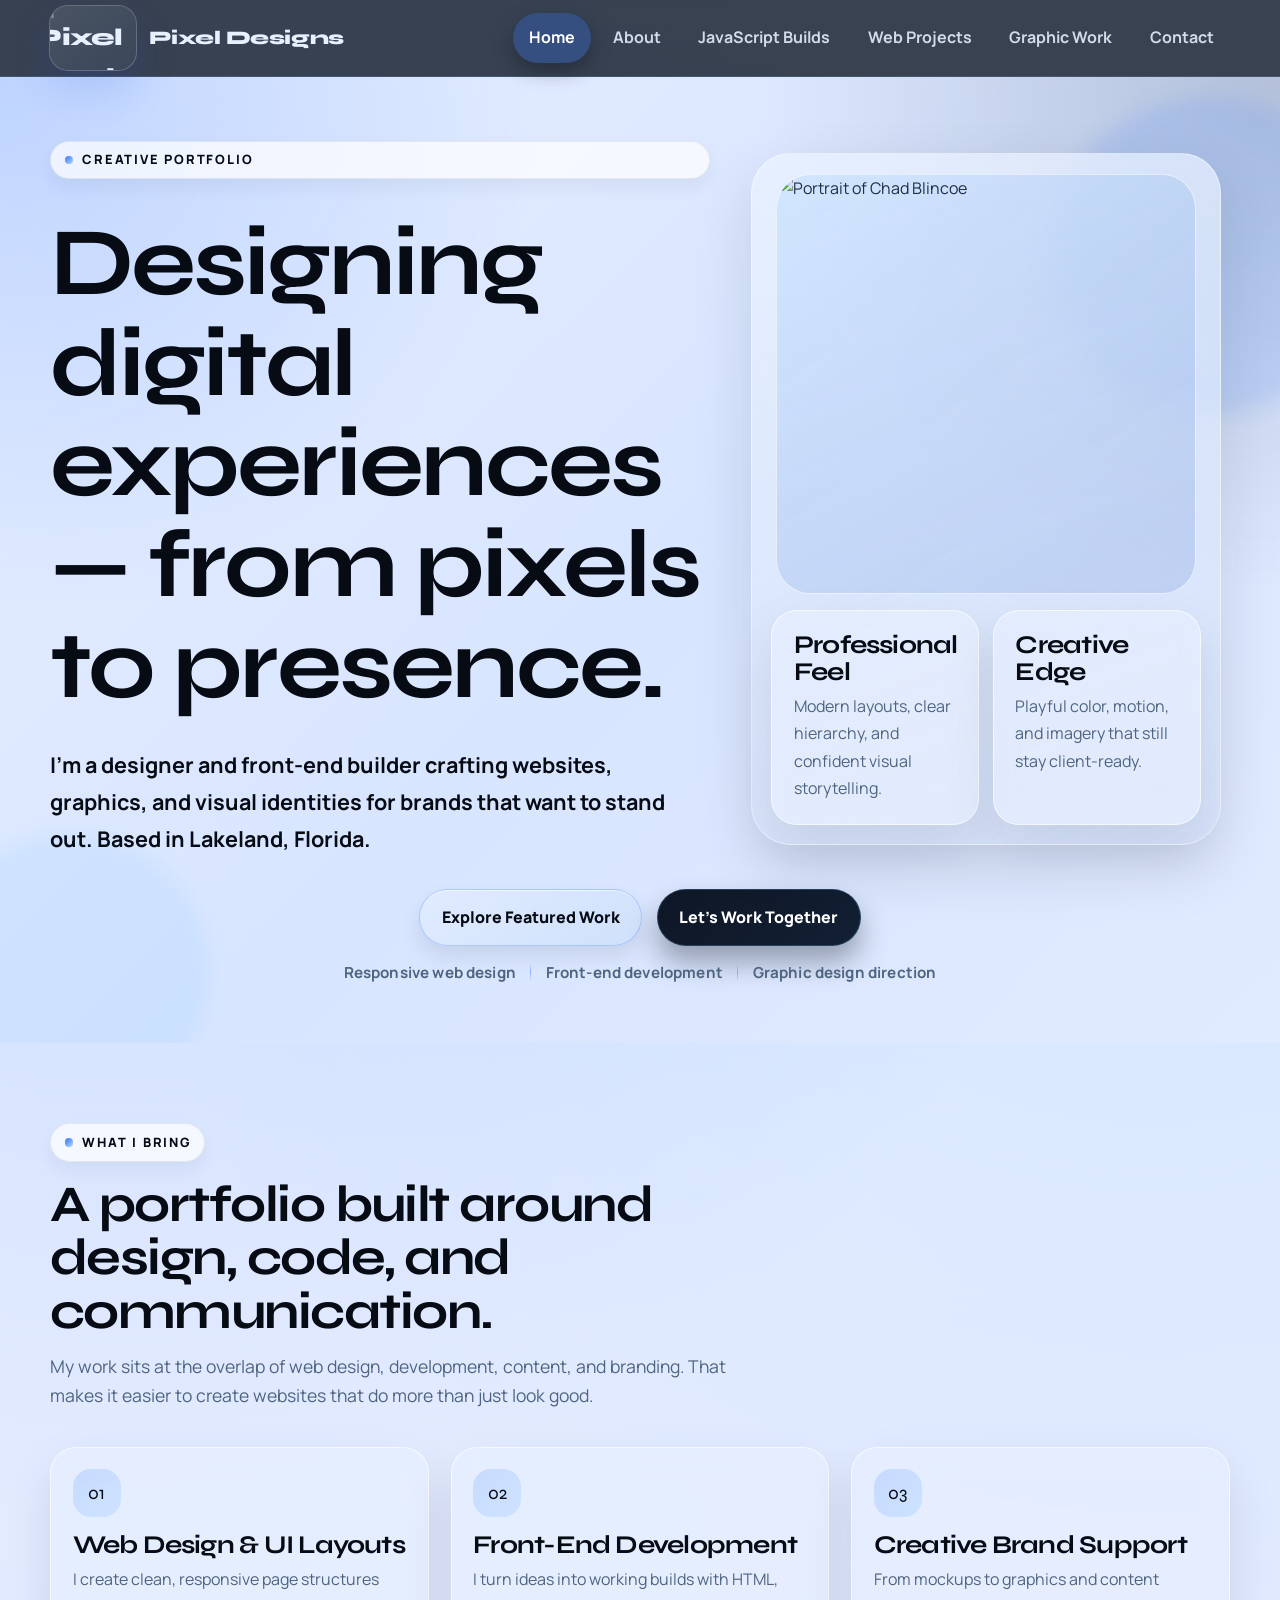
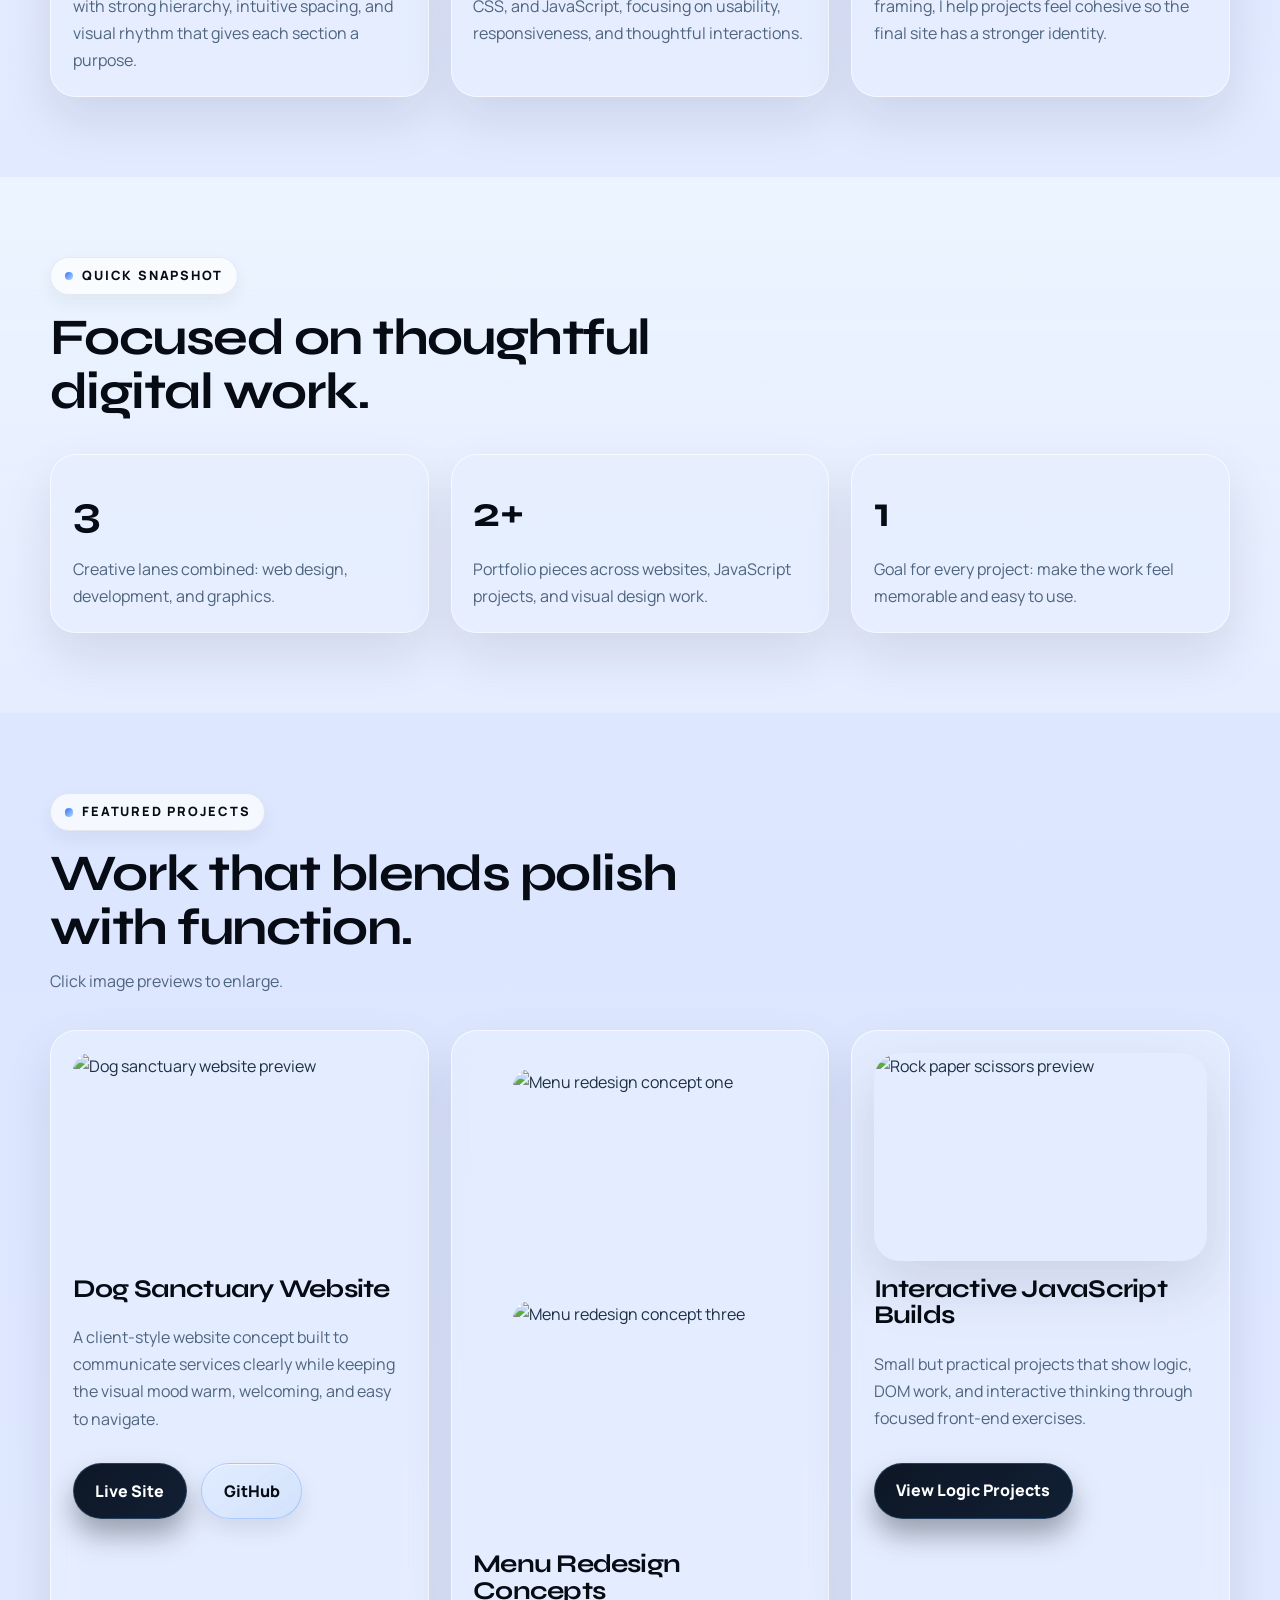
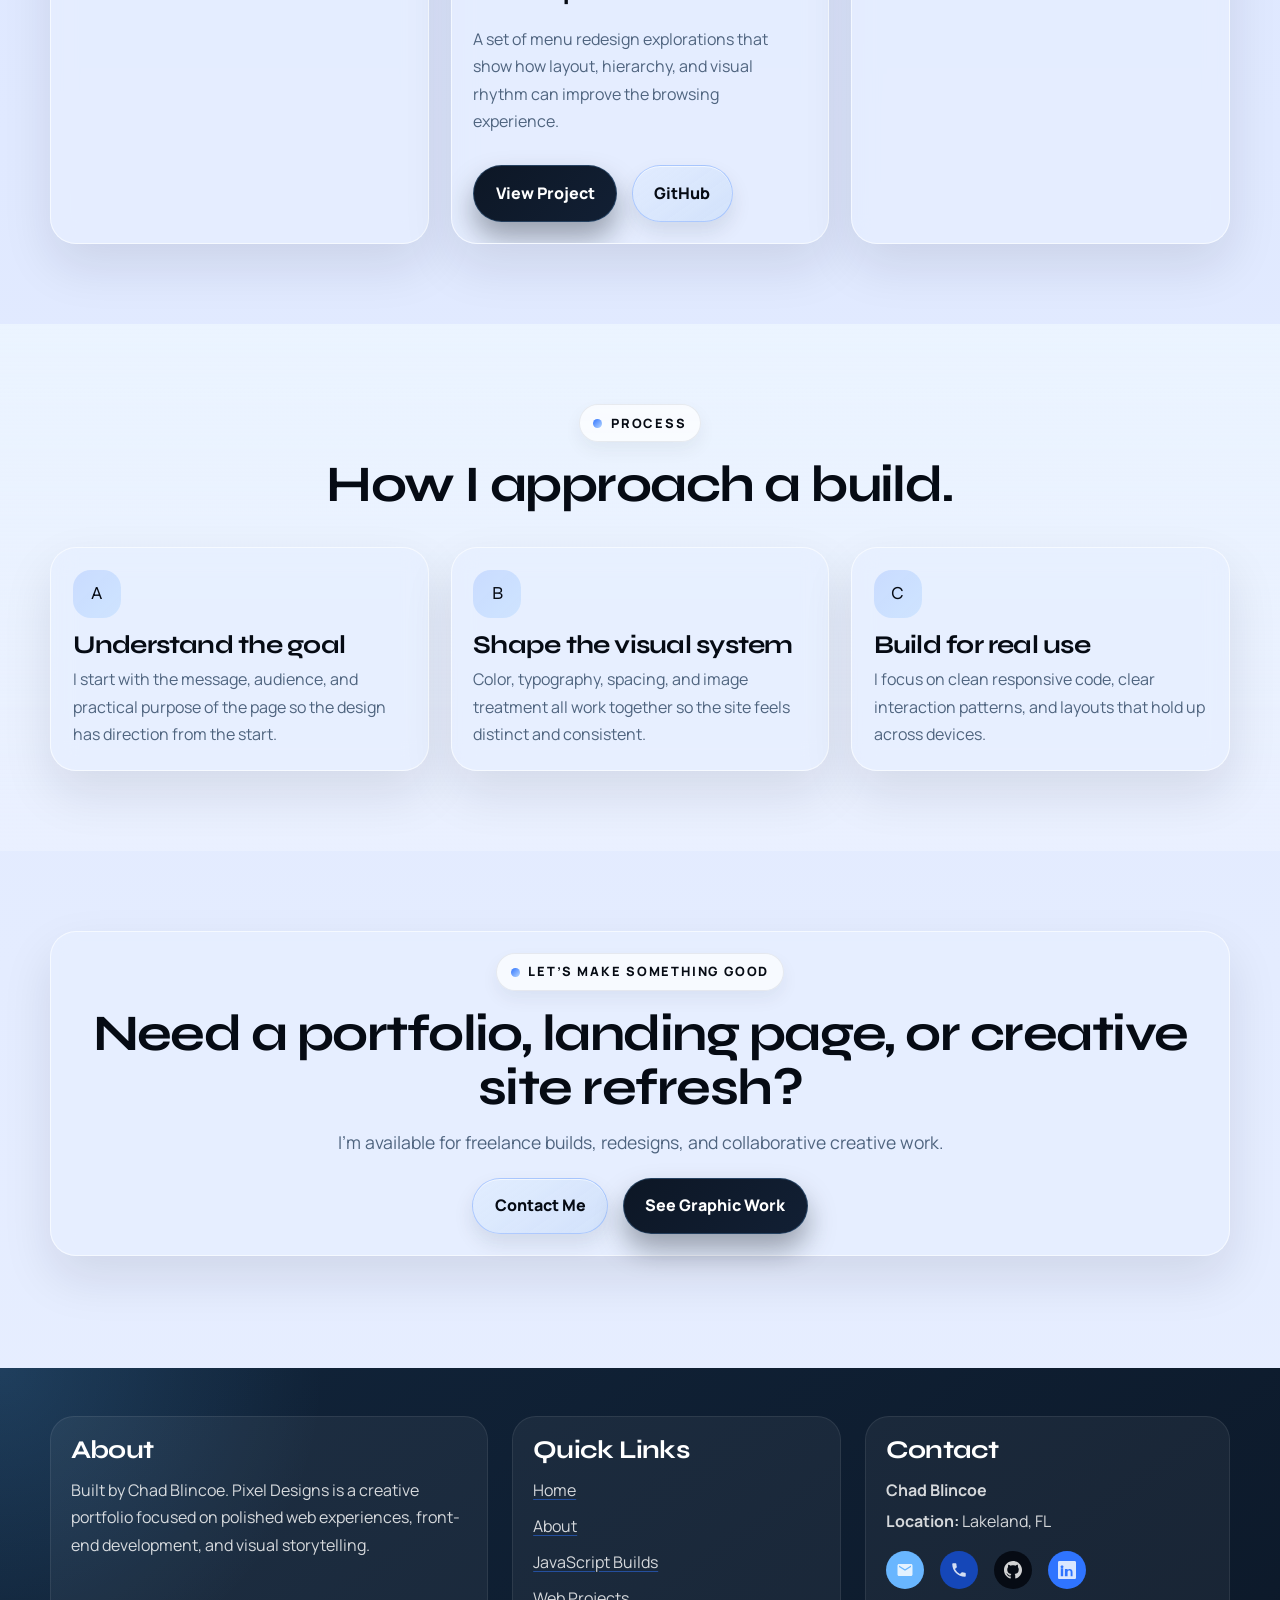
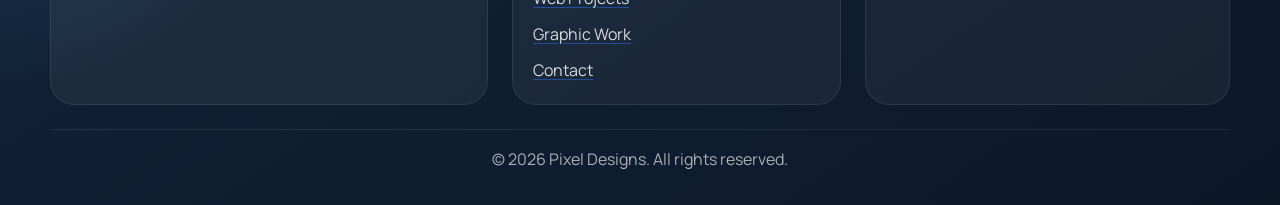
==== commit d4284cea: "change asssests on graphic page" ====
--- a/index.html
+++ b/index.html
@@ -244,42 +244,36 @@
               </div>
             </article>
             <article class="card">
-              <figure class="split-image split-image--featured">
+              <figure
+                class="split-image split-image--featured menu-redesign-preview"
+              >
                 <div class="split-image__item">
                   <img
-                    src="media/beforeSite.png"
-                    alt="Medical site before redesign"
+                    src="media/menuRedesign1.png"
+                    alt="Menu redesign concept one"
                   />
                 </div>
                 <div class="split-image__item">
                   <img
-                    src="media/afterSite.png"
-                    alt="Medical site after redesign"
+                    src="media/menuRedesign3.png"
+                    alt="Menu redesign concept three"
                   />
                 </div>
               </figure>
-              <h3>Medical Website Redesign</h3>
-              <p>
-                A before-and-after redesign that shows my approach to
-                modernizing outdated interfaces through structure, contrast, and
-                clearer user flow.
+              <h3>Menu Redesign Concepts</h3>
+              <p>
+                A set of menu redesign explorations that show how layout,
+                hierarchy, and visual rhythm can improve the browsing
+                experience.
               </p>
               <div class="card-btns">
                 <a
-                  href="https://www.pnwx.com"
-                  class="btn btn-secondary"
-                  target="_blank"
-                  rel="noopener noreferrer"
-                >
-                  Before
-                </a>
-                <a
-                  href="https://blincoechad.github.io/SiteRebuild/"
+                  href="https://github.com/Blincoechad/SiteRebuild"
                   class="btn btn-primary"
                   target="_blank"
                   rel="noopener noreferrer"
                 >
-                  After
+                  View Project
                 </a>
                 <a
                   href="https://github.com/Blincoechad/SiteRebuild"
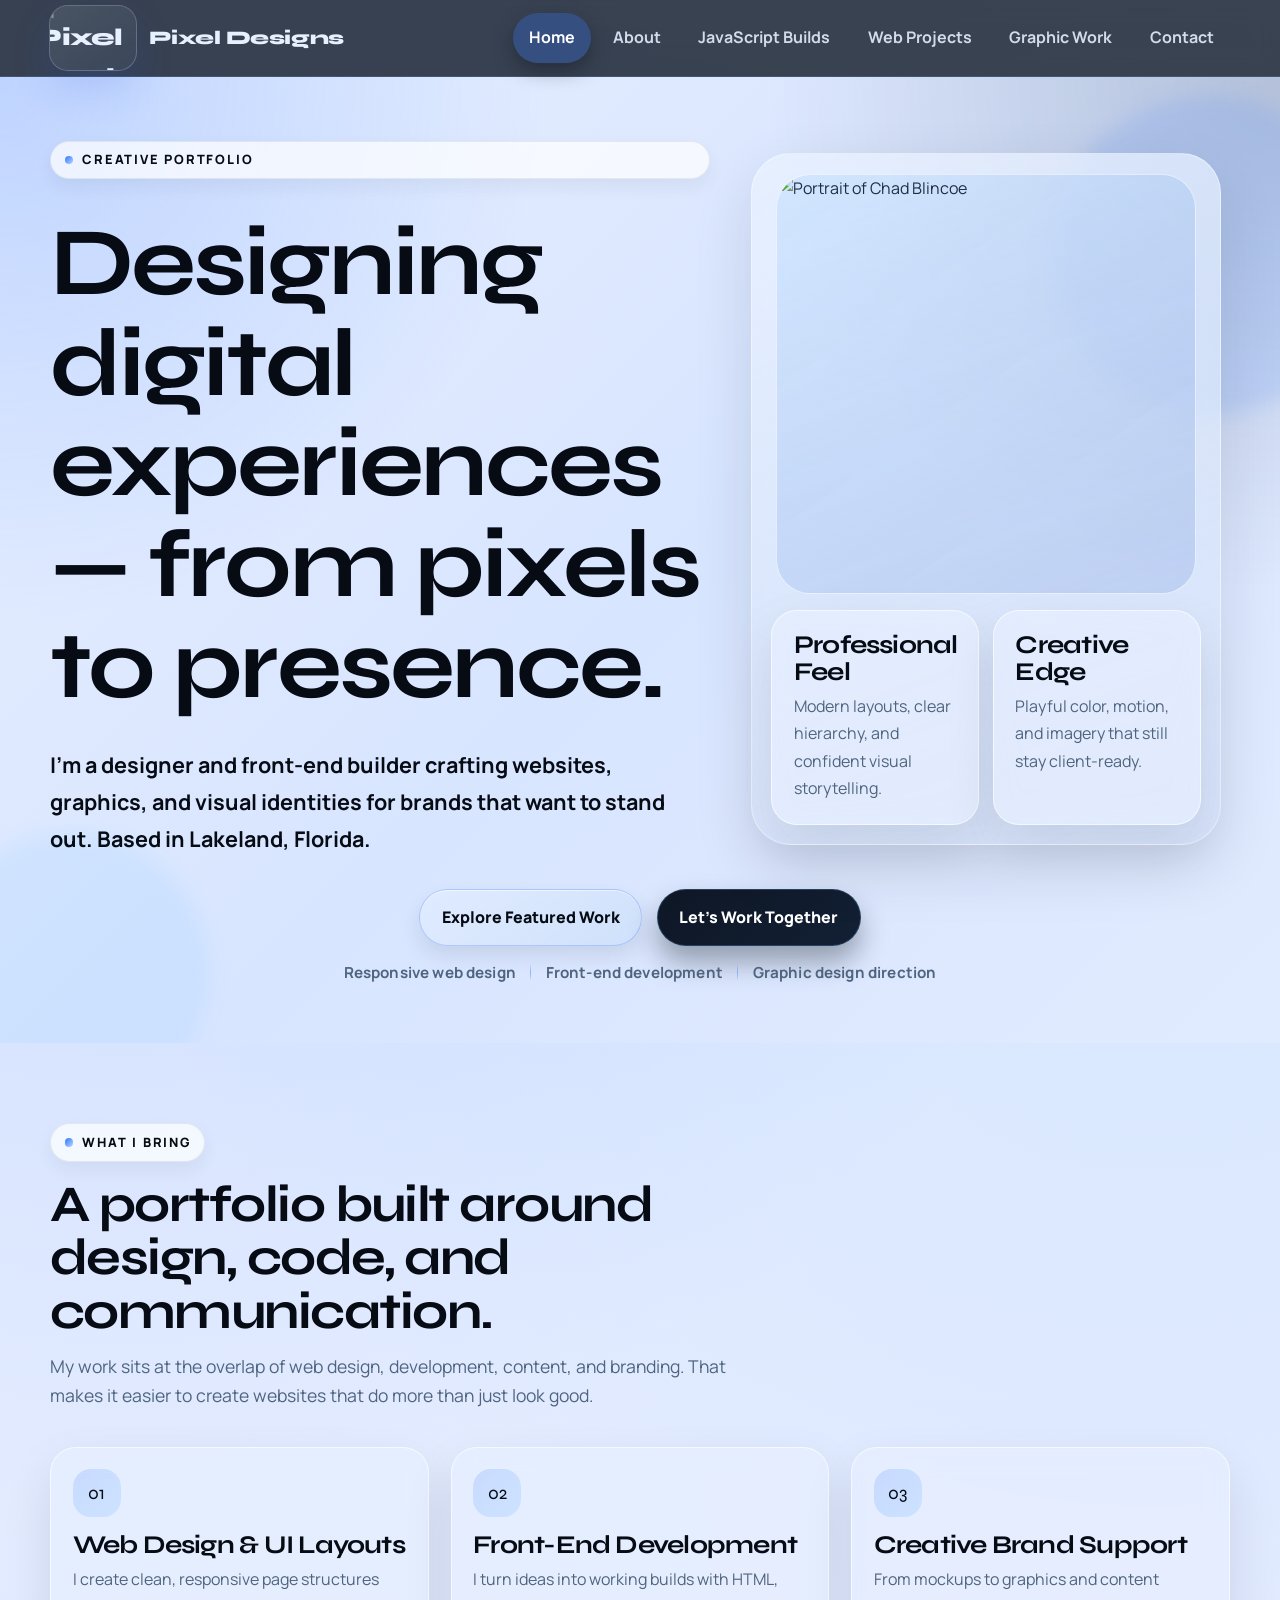
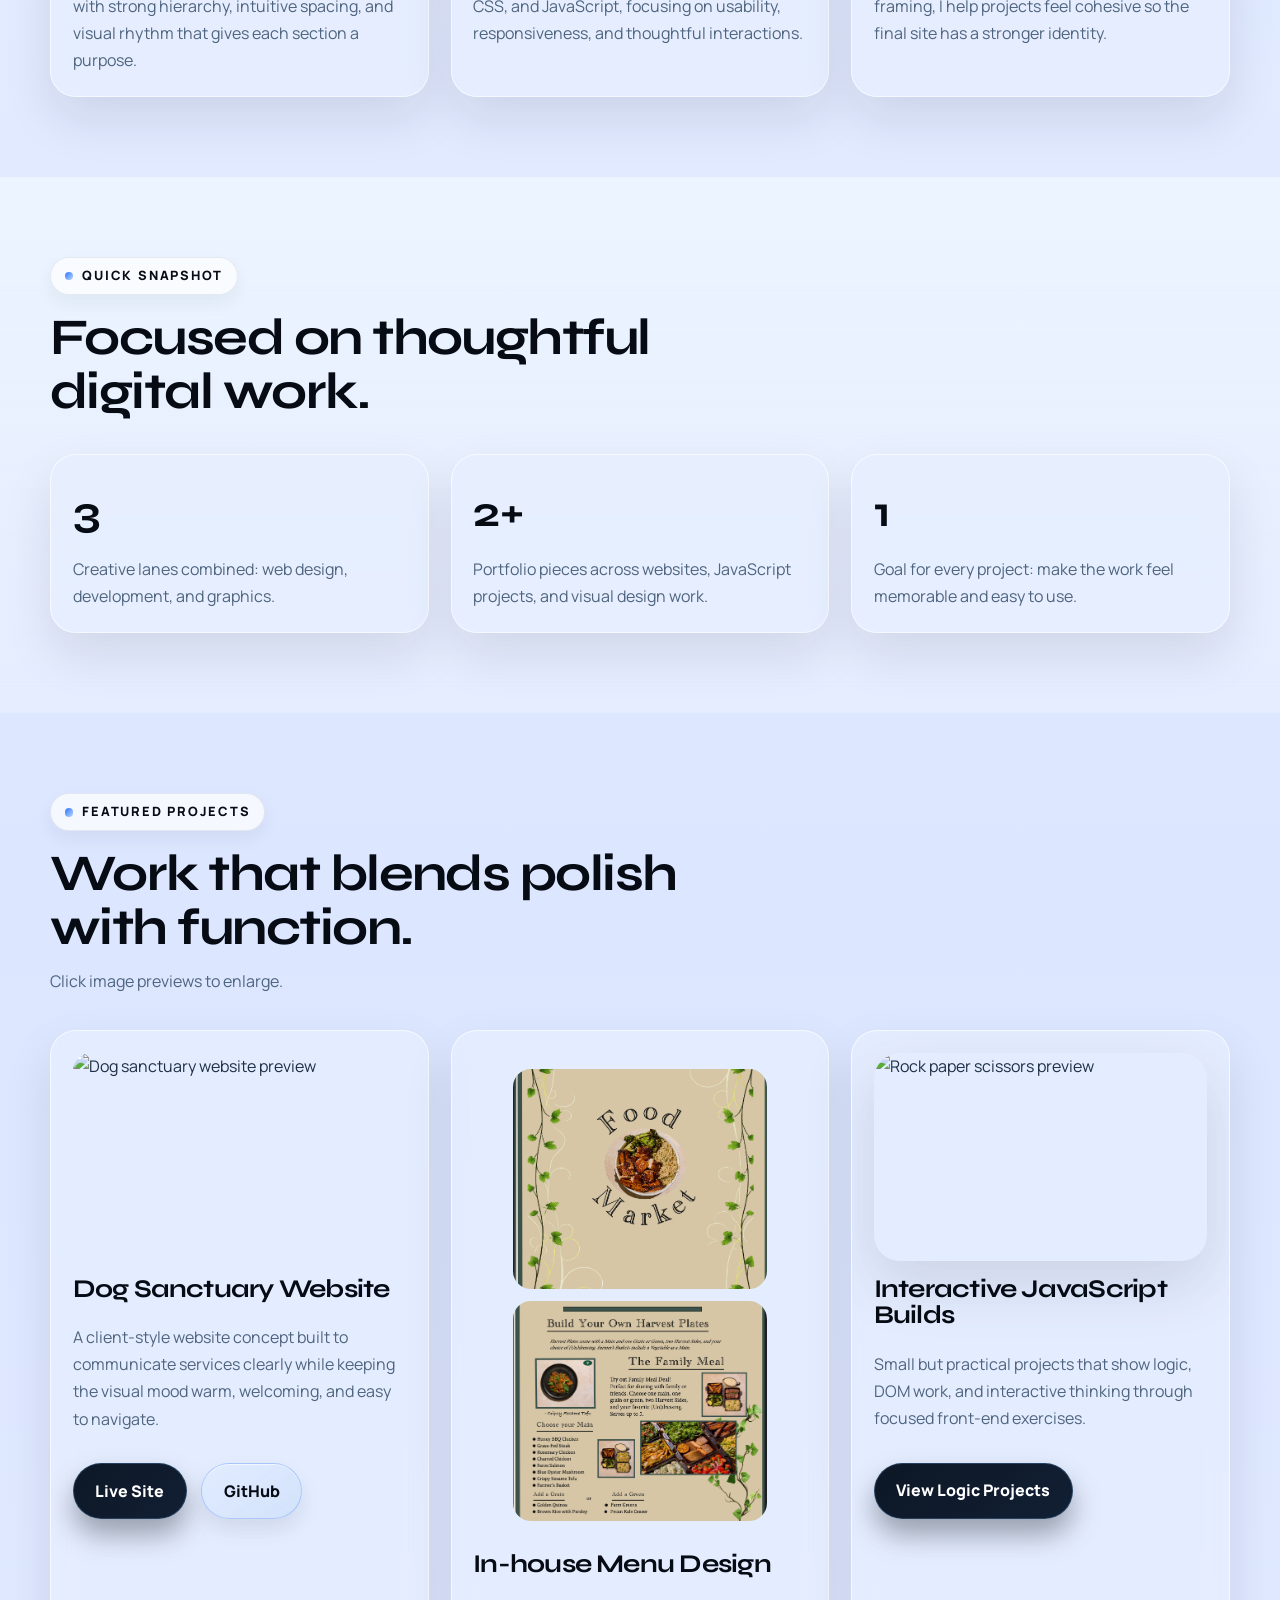
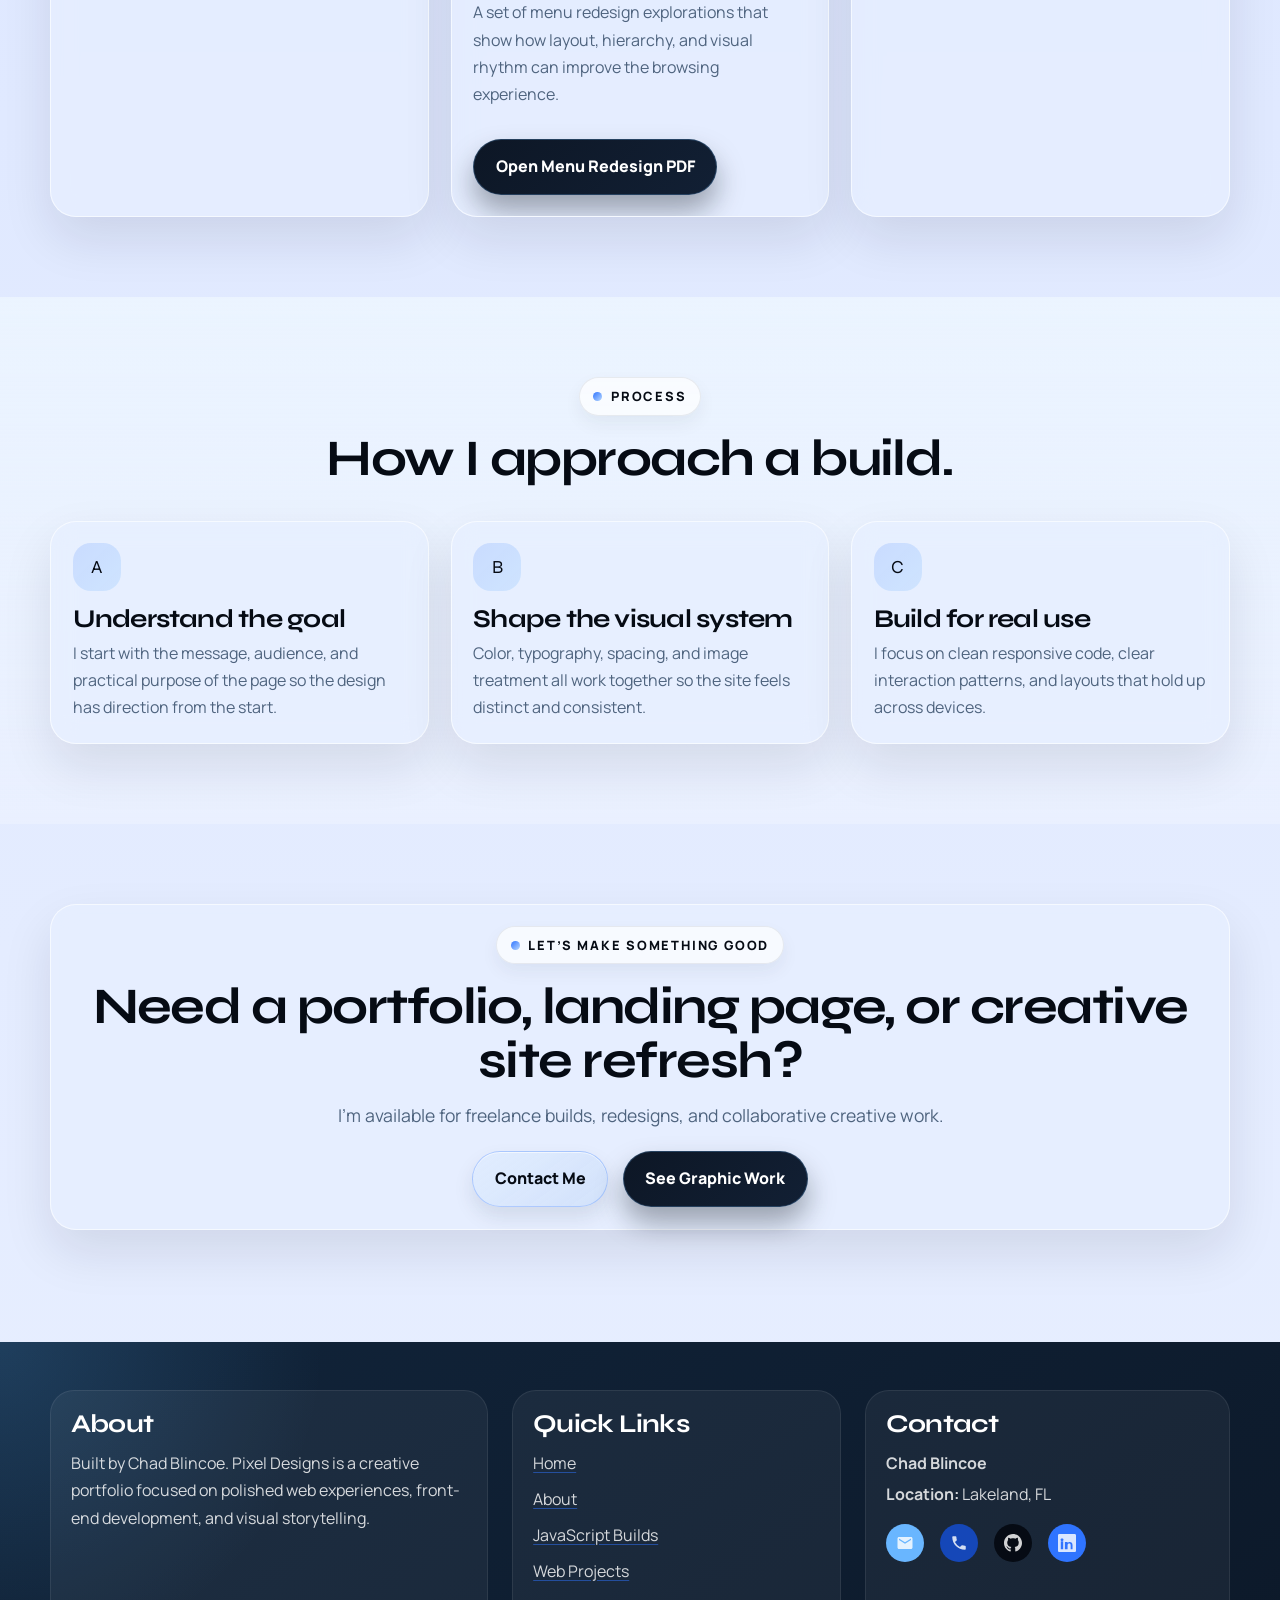
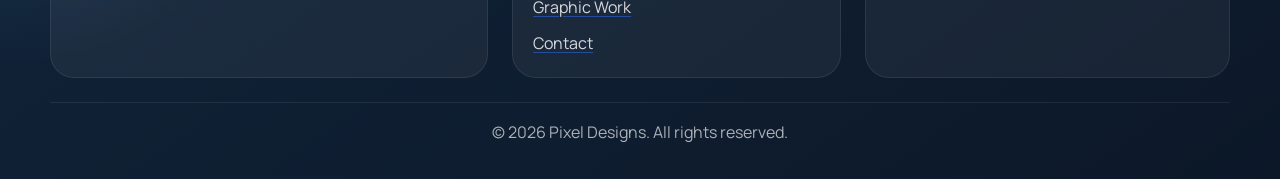
==== commit 941ddc2a: "change projects" ====
--- a/index.html
+++ b/index.html
@@ -249,18 +249,18 @@
               >
                 <div class="split-image__item">
                   <img
-                    src="media/menuRedesign1.png"
+                    src="media/graphicWork/menuRedesign1.png"
                     alt="Menu redesign concept one"
                   />
                 </div>
                 <div class="split-image__item">
                   <img
-                    src="media/menuRedesign3.png"
+                    src="media/graphicWork/menuRedesign3.png"
                     alt="Menu redesign concept three"
                   />
                 </div>
               </figure>
-              <h3>Menu Redesign Concepts</h3>
+              <h3>In-house Menu Design</h3>
               <p>
                 A set of menu redesign explorations that show how layout,
                 hierarchy, and visual rhythm can improve the browsing
@@ -268,20 +268,12 @@
               </p>
               <div class="card-btns">
                 <a
-                  href="https://github.com/Blincoechad/SiteRebuild"
+                  href="media/graphicWork/MenuRedesign.pdf"
                   class="btn btn-primary"
                   target="_blank"
                   rel="noopener noreferrer"
                 >
-                  View Project
-                </a>
-                <a
-                  href="https://github.com/Blincoechad/SiteRebuild"
-                  class="btn btn-secondary"
-                  target="_blank"
-                  rel="noopener noreferrer"
-                >
-                  GitHub
+                  Open Menu Redesign PDF
                 </a>
               </div>
             </article>
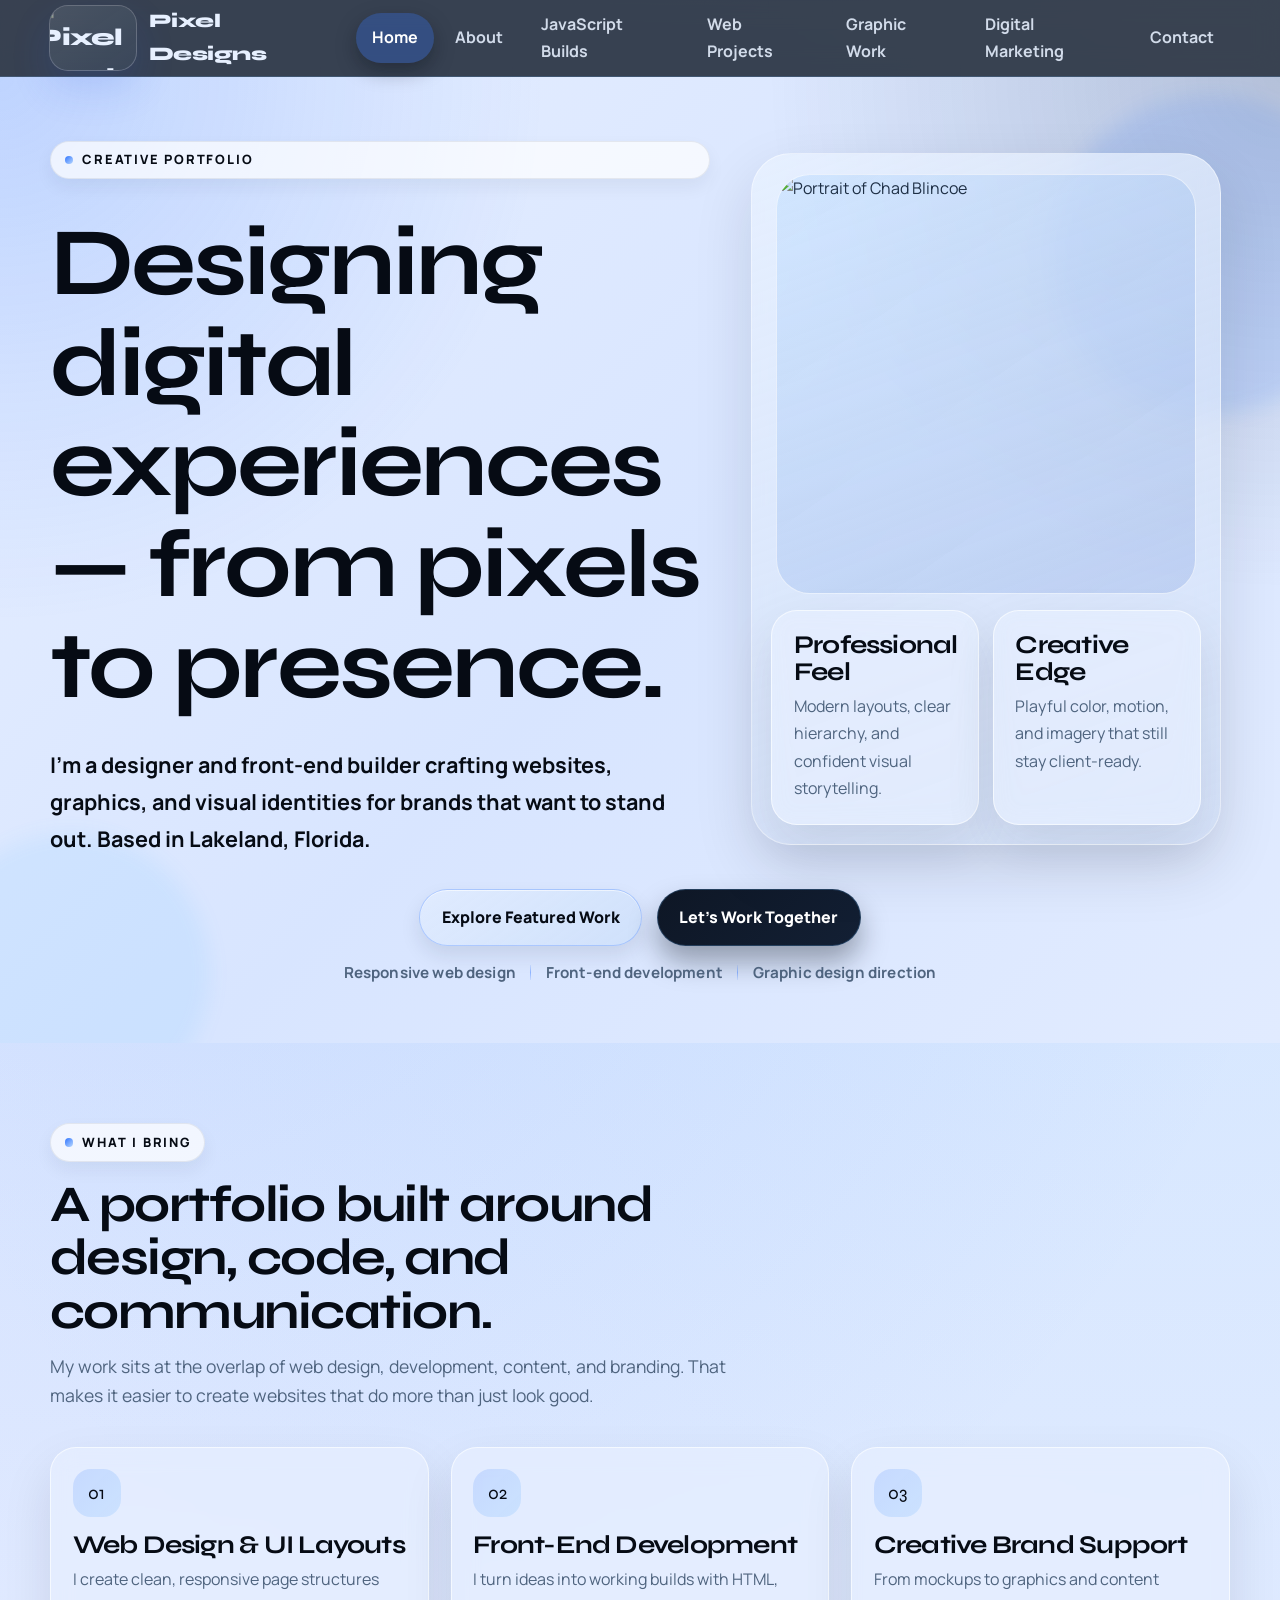
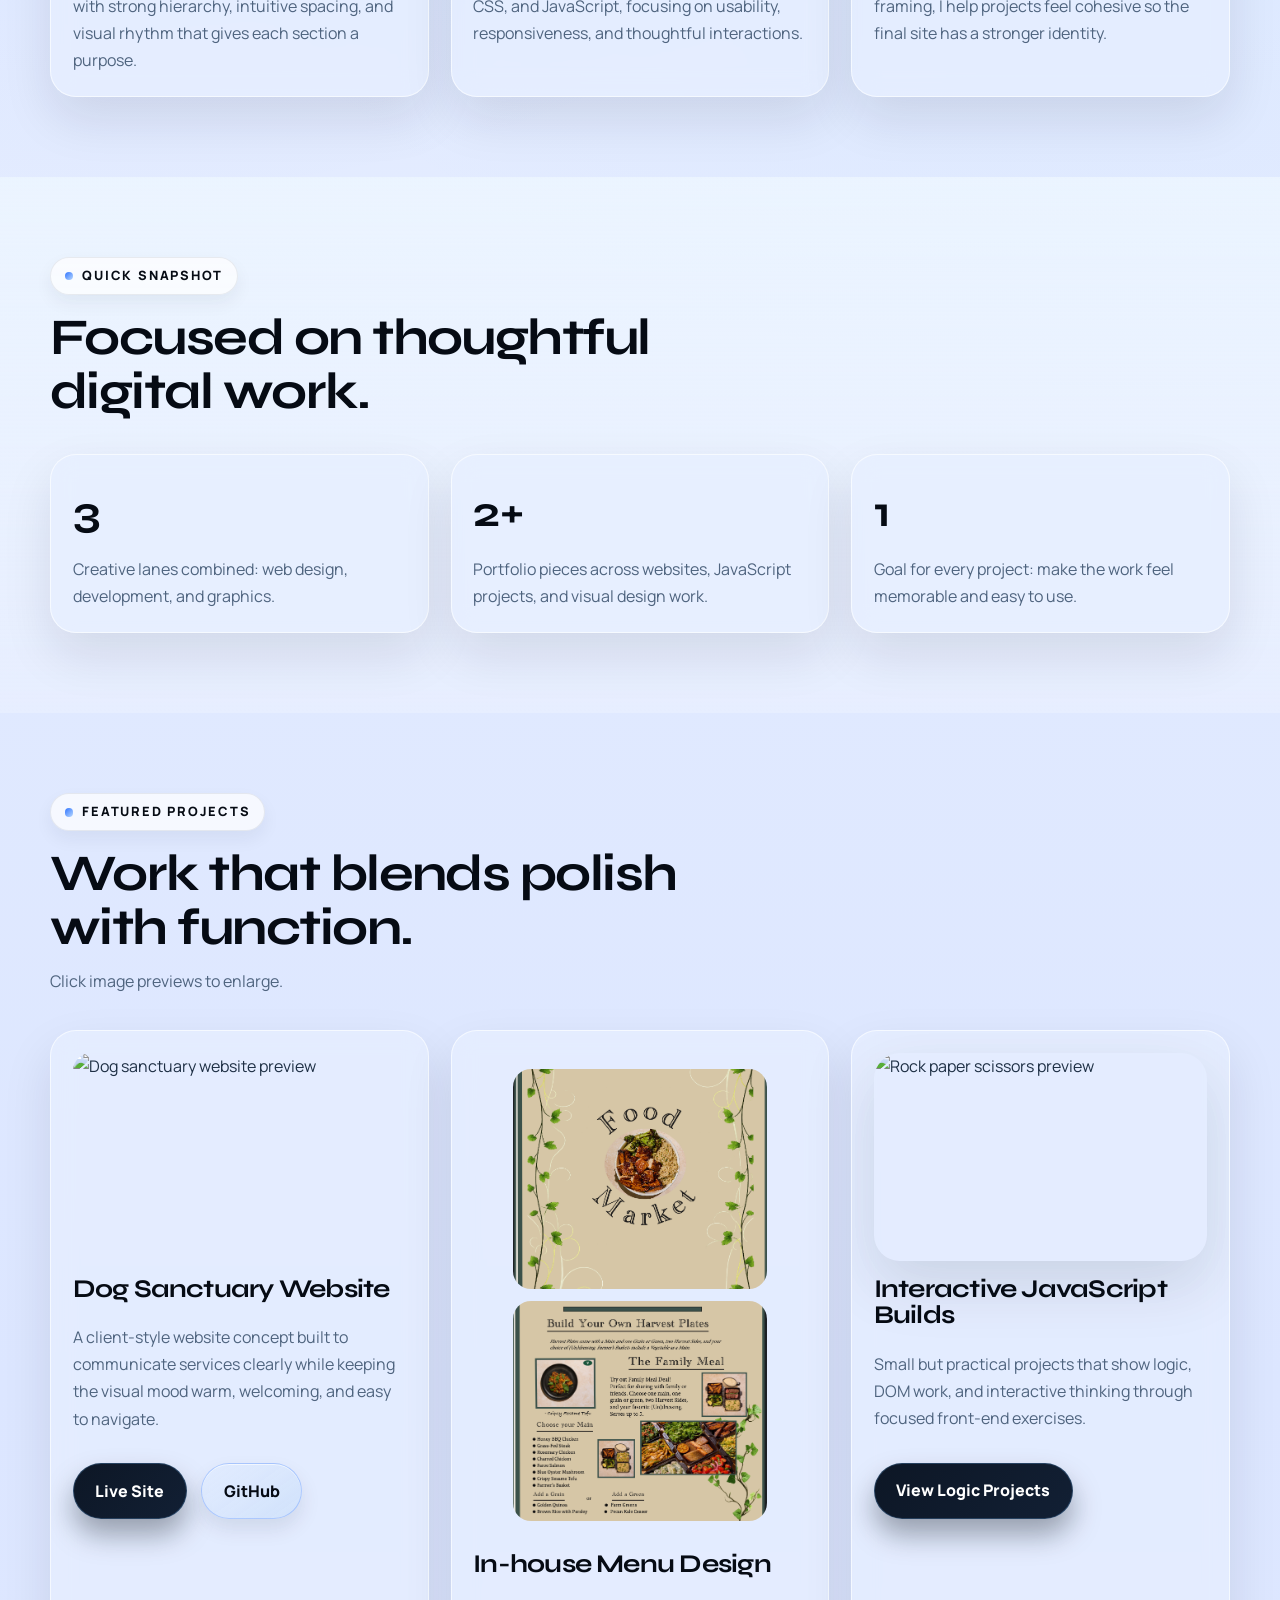
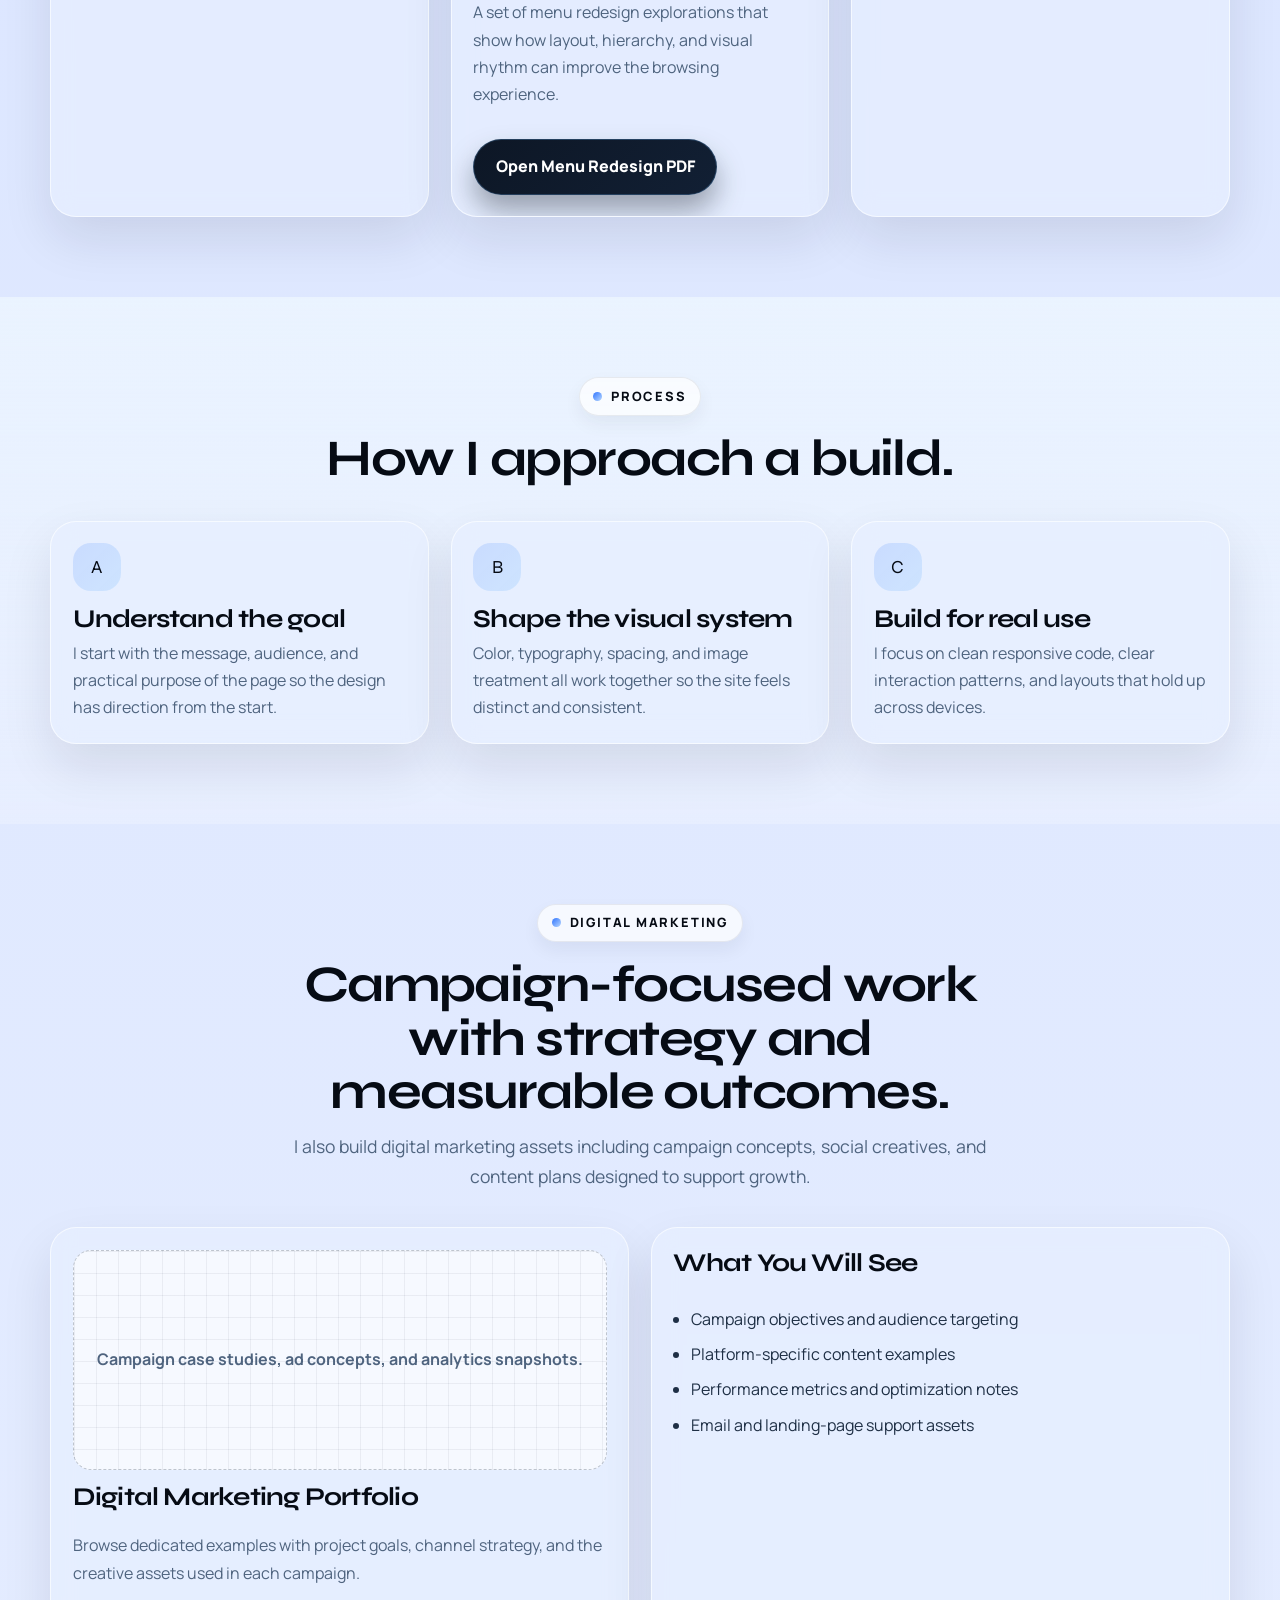
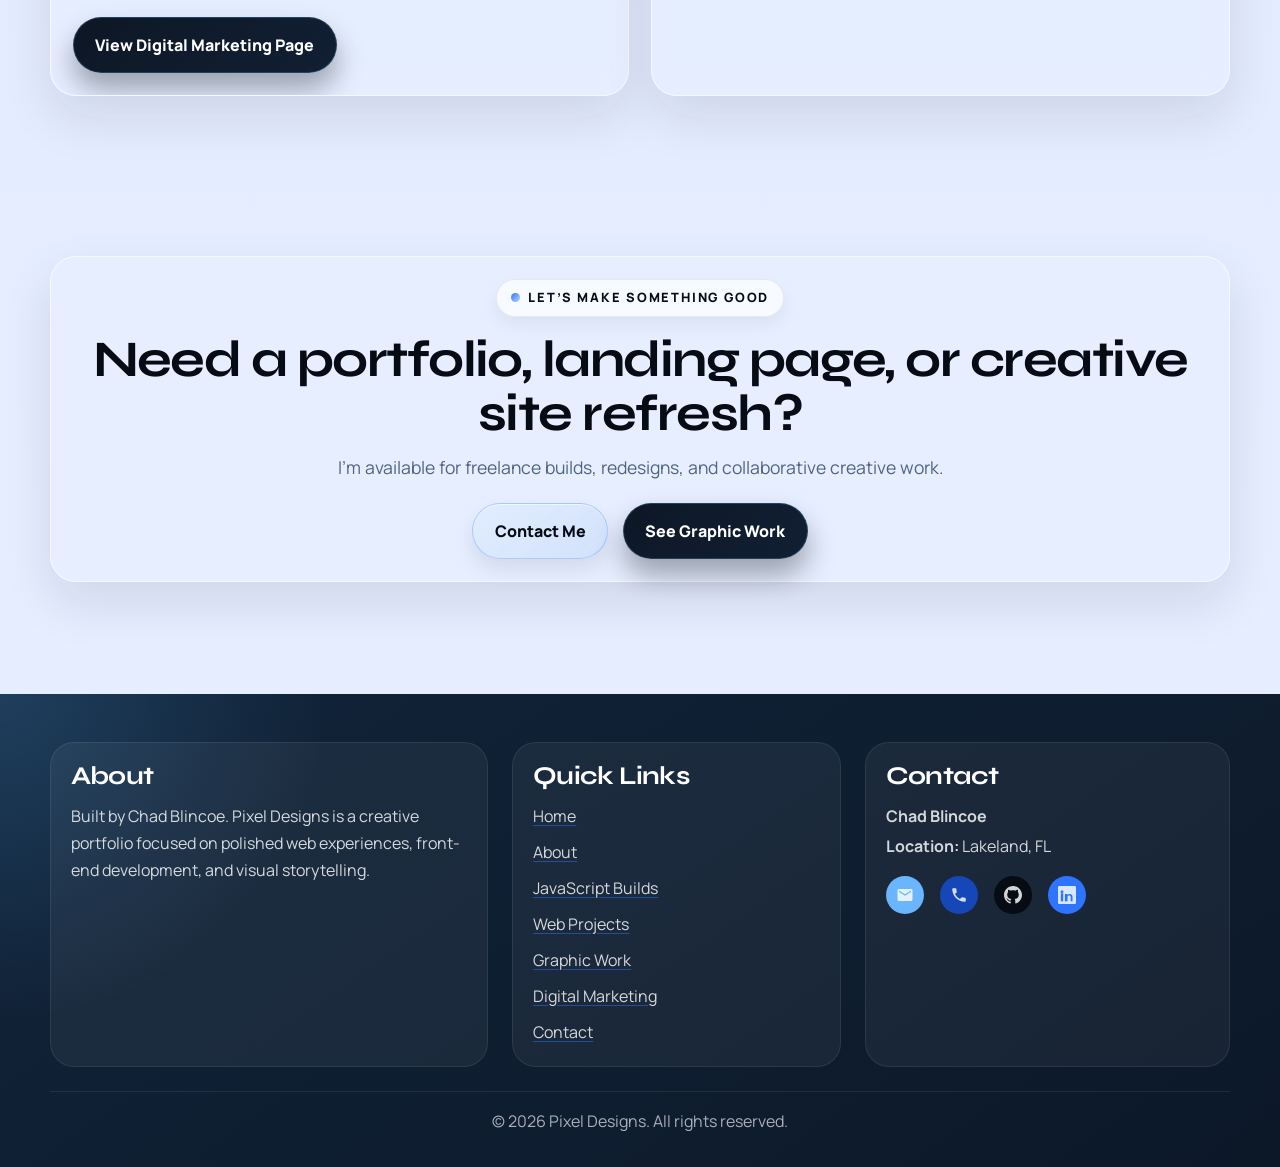
==== commit 5e18cee6: "added digitl design layout- need to add projects" ====
--- a/index.html
+++ b/index.html
@@ -74,6 +74,7 @@
           <a href="logic-programs.html" class="nav-link">JavaScript Builds</a>
           <a href="web-projects.html" class="nav-link">Web Projects</a>
           <a href="graphic-work.html" class="nav-link">Graphic Work</a>
+          <a href="digital-marketing.html" class="nav-link">Digital Marketing</a>
           <a href="contact.html" class="nav-link">Contact</a>
         </nav>
       </div>
@@ -354,6 +355,45 @@
       </section>
 
       <section class="section">
+        <div class="container">
+          <div class="section-heading center">
+            <span class="eyebrow">Digital Marketing</span>
+            <h2>Campaign-focused work with strategy and measurable outcomes.</h2>
+            <p class="lead">
+              I also build digital marketing assets including campaign concepts,
+              social creatives, and content plans designed to support growth.
+            </p>
+          </div>
+          <div class="grid-2">
+            <article class="card">
+              <div class="portfolio-placeholder">
+                <p>Campaign case studies, ad concepts, and analytics snapshots.</p>
+              </div>
+              <h3>Digital Marketing Portfolio</h3>
+              <p>
+                Browse dedicated examples with project goals, channel strategy,
+                and the creative assets used in each campaign.
+              </p>
+              <div class="card-btns">
+                <a href="digital-marketing.html" class="btn btn-primary">
+                  View Digital Marketing Page
+                </a>
+              </div>
+            </article>
+            <article class="card">
+              <h3>What You Will See</h3>
+              <ul class="marketing-feature-list">
+                <li>Campaign objectives and audience targeting</li>
+                <li>Platform-specific content examples</li>
+                <li>Performance metrics and optimization notes</li>
+                <li>Email and landing-page support assets</li>
+              </ul>
+            </article>
+          </div>
+        </div>
+      </section>
+
+      <section class="section">
         <div class="container center">
           <div class="cta-panel">
             <span class="eyebrow">Let’s Make Something Good</span>
@@ -394,6 +434,7 @@
               <a href="logic-programs.html">JavaScript Builds</a>
               <a href="web-projects.html">Web Projects</a>
               <a href="graphic-work.html">Graphic Work</a>
+              <a href="digital-marketing.html">Digital Marketing</a>
               <a href="contact.html">Contact</a>
             </nav>
           </div>
--- a/styles.css
+++ b/styles.css
@@ -699,6 +699,41 @@
 .preview-label {
   color: var(--muted);
 }
+
+.portfolio-placeholder {
+  display: grid;
+  place-items: center;
+  min-height: 220px;
+  padding: 1rem;
+  text-align: center;
+  border-radius: calc(var(--radius-md) - 8px);
+  border: 1px dashed rgba(16, 32, 51, 0.24);
+  background:
+    linear-gradient(rgba(16, 32, 51, 0.06) 1px, transparent 1px),
+    linear-gradient(90deg, rgba(16, 32, 51, 0.06) 1px, transparent 1px),
+    rgba(255, 255, 255, 0.64);
+  background-size: 22px 22px;
+}
+
+.portfolio-placeholder p {
+  margin: 0;
+  font-weight: 700;
+  color: var(--muted);
+}
+
+.portfolio-placeholder-sm {
+  min-height: 160px;
+}
+
+.marketing-feature-list {
+  margin: 0;
+  padding-left: 1.1rem;
+  color: var(--ink);
+}
+
+.marketing-feature-list li {
+  margin-top: 0.5rem;
+}
 .clickToView {
   color: black;
   text-decoration: underline;
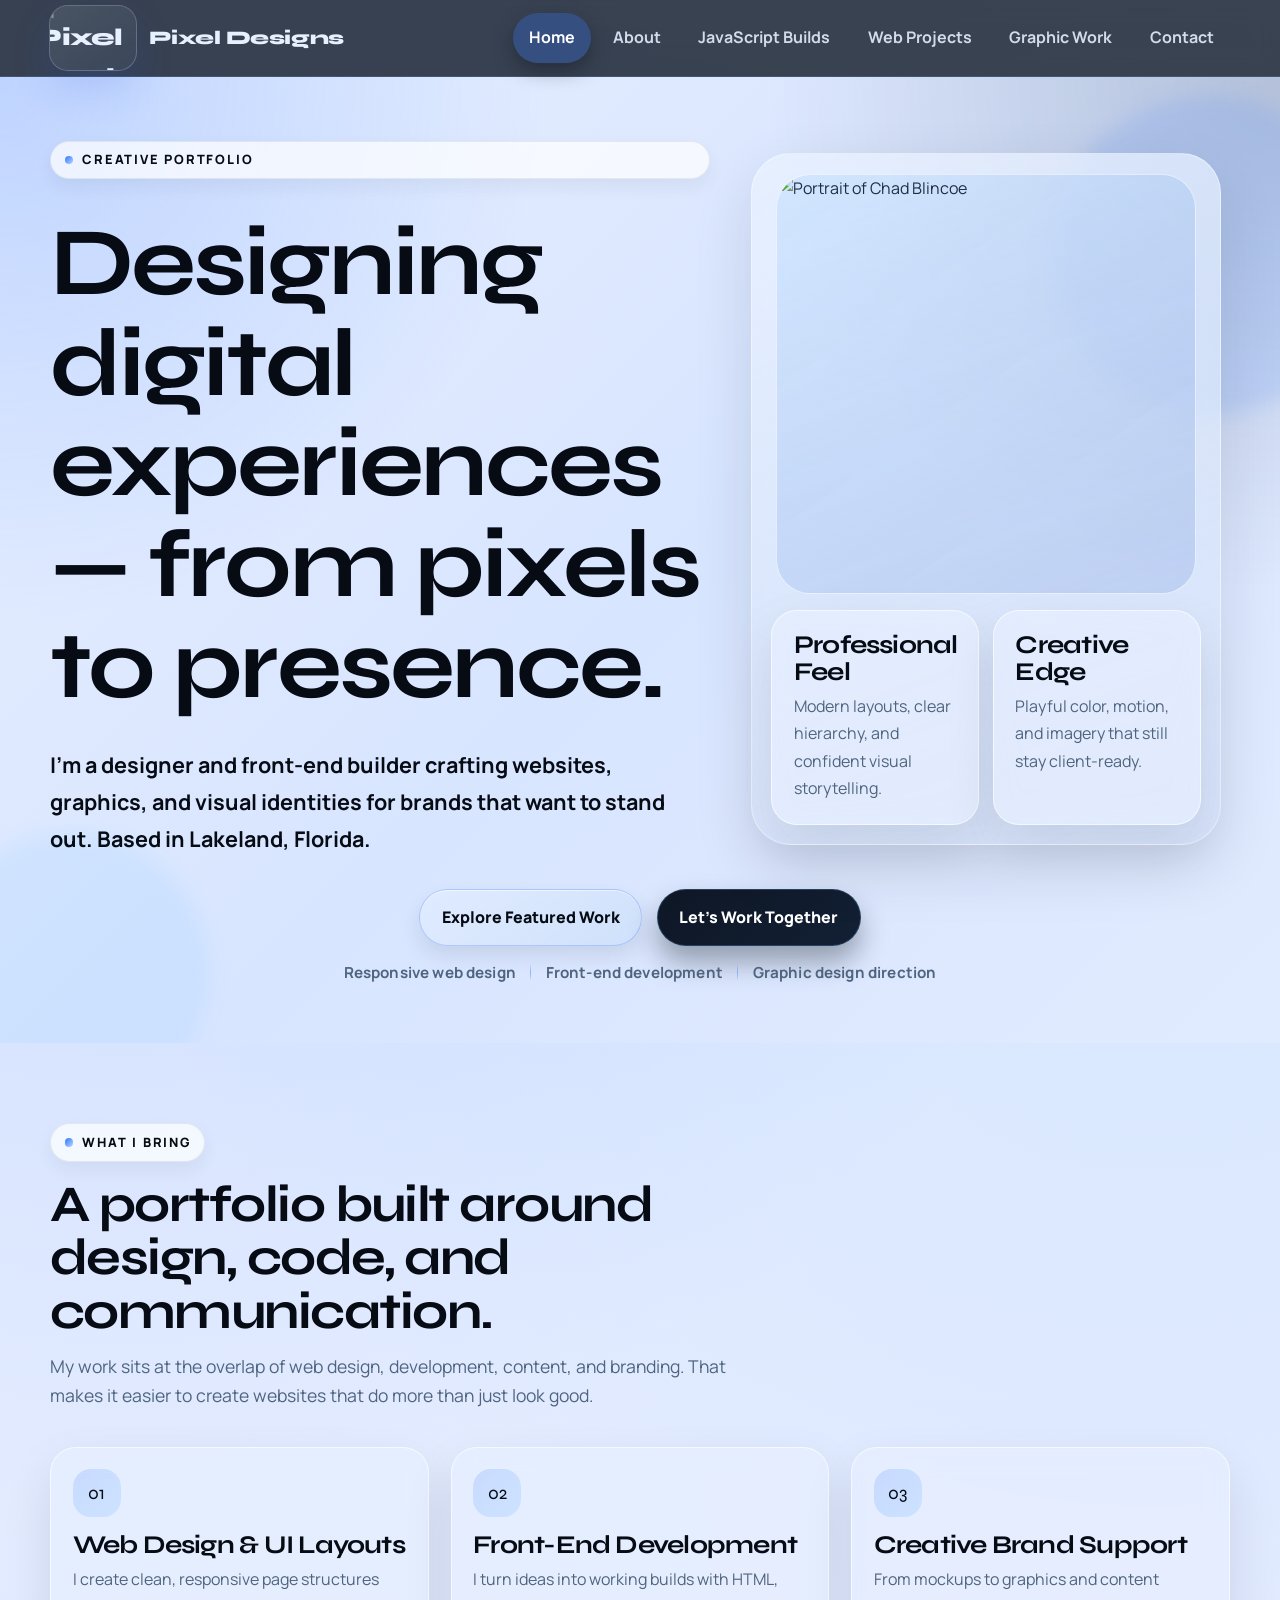
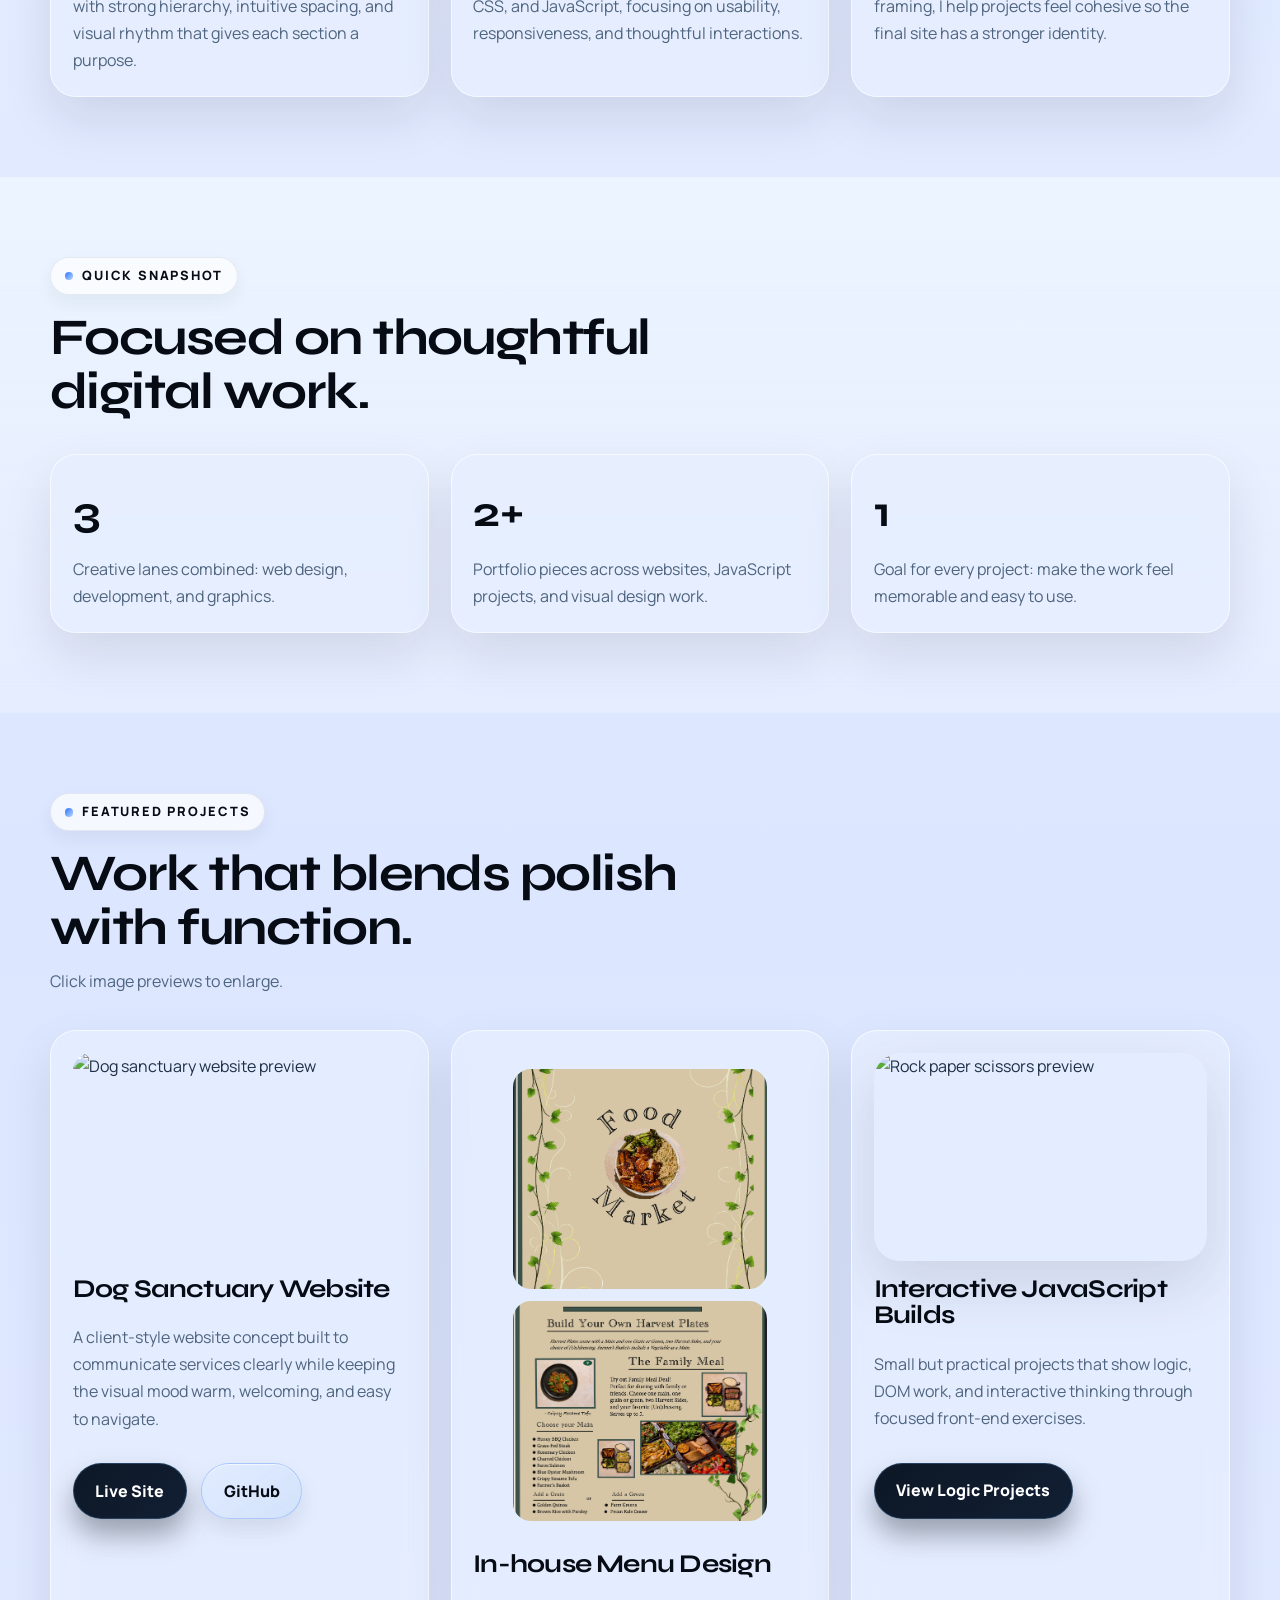
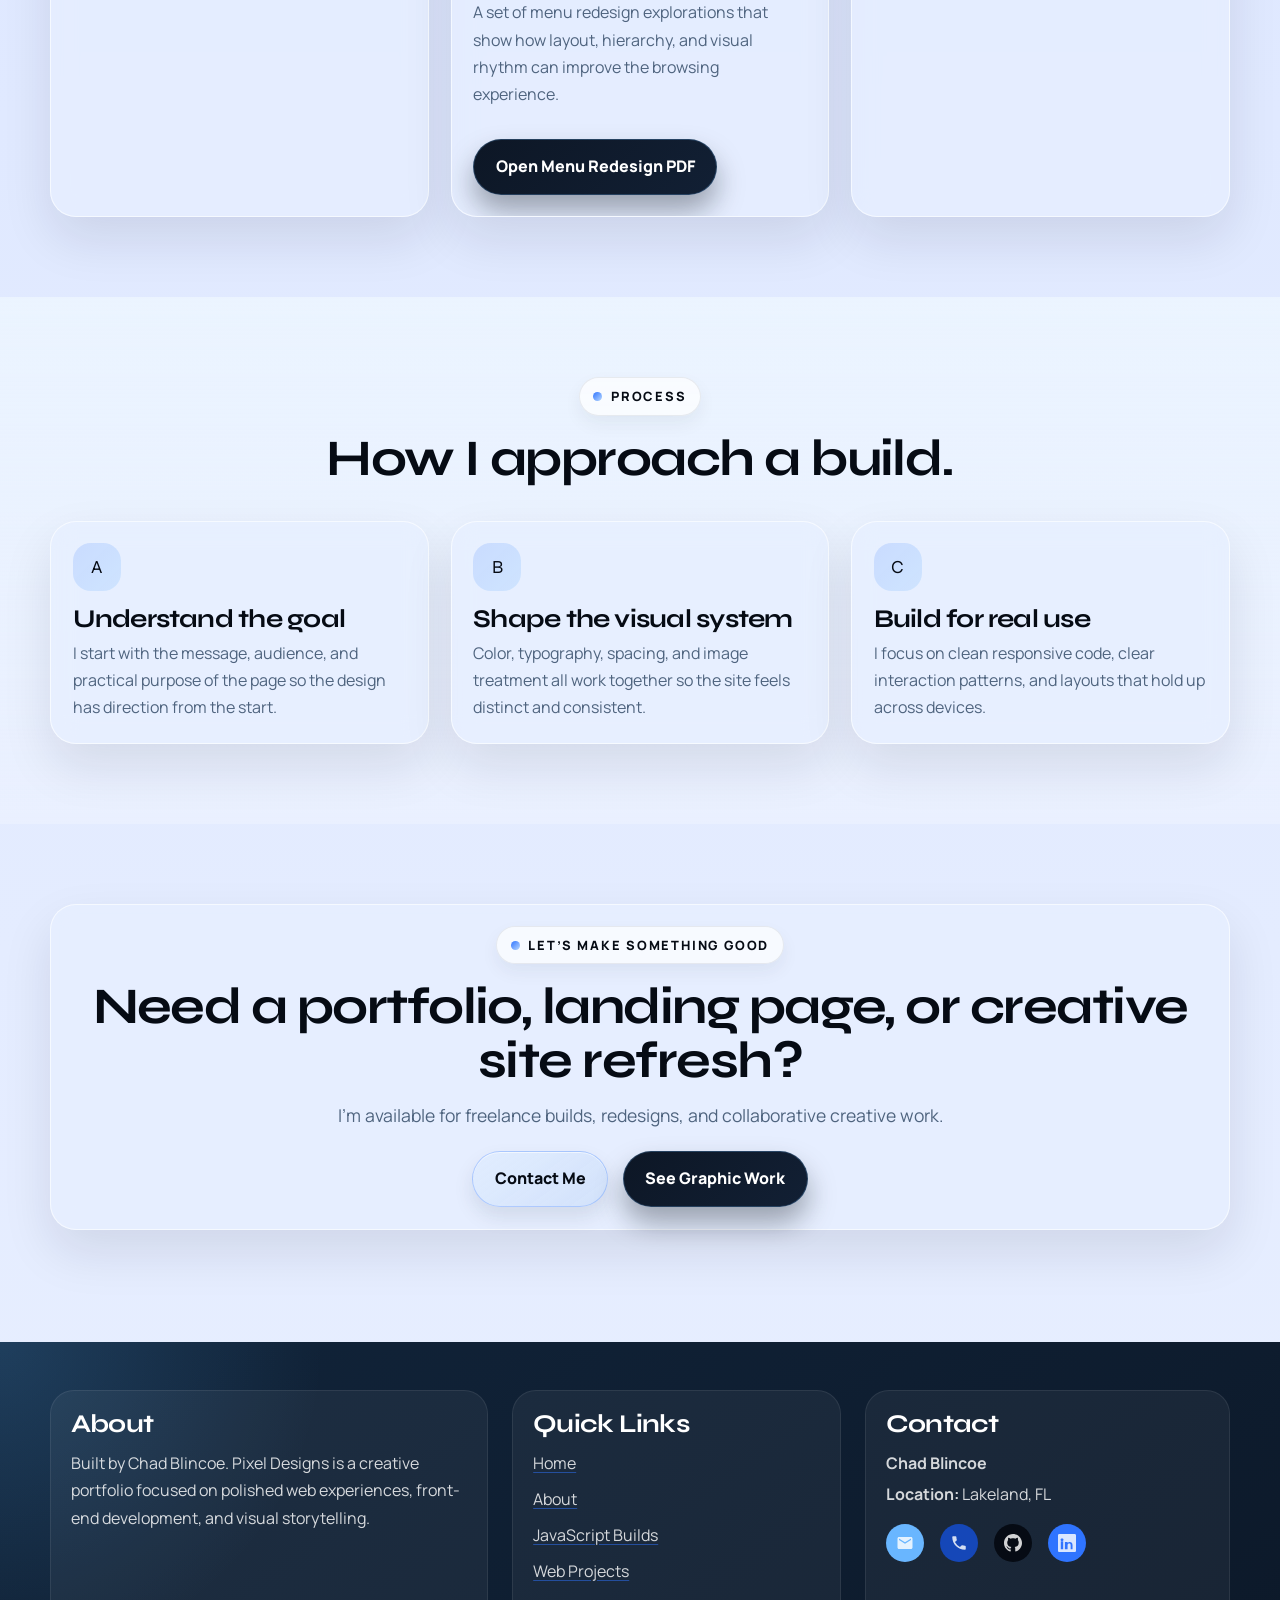
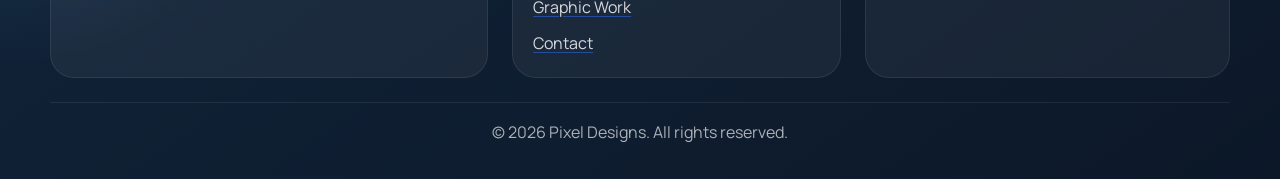
==== commit 94035512: "new folder name" ====
--- a/index.html
+++ b/index.html
@@ -74,7 +74,6 @@
           <a href="logic-programs.html" class="nav-link">JavaScript Builds</a>
           <a href="web-projects.html" class="nav-link">Web Projects</a>
           <a href="graphic-work.html" class="nav-link">Graphic Work</a>
-          <a href="digital-marketing.html" class="nav-link">Digital Marketing</a>
           <a href="contact.html" class="nav-link">Contact</a>
         </nav>
       </div>
@@ -355,45 +354,6 @@
       </section>
 
       <section class="section">
-        <div class="container">
-          <div class="section-heading center">
-            <span class="eyebrow">Digital Marketing</span>
-            <h2>Campaign-focused work with strategy and measurable outcomes.</h2>
-            <p class="lead">
-              I also build digital marketing assets including campaign concepts,
-              social creatives, and content plans designed to support growth.
-            </p>
-          </div>
-          <div class="grid-2">
-            <article class="card">
-              <div class="portfolio-placeholder">
-                <p>Campaign case studies, ad concepts, and analytics snapshots.</p>
-              </div>
-              <h3>Digital Marketing Portfolio</h3>
-              <p>
-                Browse dedicated examples with project goals, channel strategy,
-                and the creative assets used in each campaign.
-              </p>
-              <div class="card-btns">
-                <a href="digital-marketing.html" class="btn btn-primary">
-                  View Digital Marketing Page
-                </a>
-              </div>
-            </article>
-            <article class="card">
-              <h3>What You Will See</h3>
-              <ul class="marketing-feature-list">
-                <li>Campaign objectives and audience targeting</li>
-                <li>Platform-specific content examples</li>
-                <li>Performance metrics and optimization notes</li>
-                <li>Email and landing-page support assets</li>
-              </ul>
-            </article>
-          </div>
-        </div>
-      </section>
-
-      <section class="section">
         <div class="container center">
           <div class="cta-panel">
             <span class="eyebrow">Let’s Make Something Good</span>
@@ -421,7 +381,7 @@
           <div class="footer-col footer-col--about">
             <h3>About</h3>
             <p>
-              Built by Chad Blincoe. Pixel Designs is a creative portfolio
+              Built by Chad Blincoe.  Pixel Designs is a creative portfolio
               focused on polished web experiences, front-end development, and
               visual storytelling.
             </p>
@@ -434,7 +394,6 @@
               <a href="logic-programs.html">JavaScript Builds</a>
               <a href="web-projects.html">Web Projects</a>
               <a href="graphic-work.html">Graphic Work</a>
-              <a href="digital-marketing.html">Digital Marketing</a>
               <a href="contact.html">Contact</a>
             </nav>
           </div>
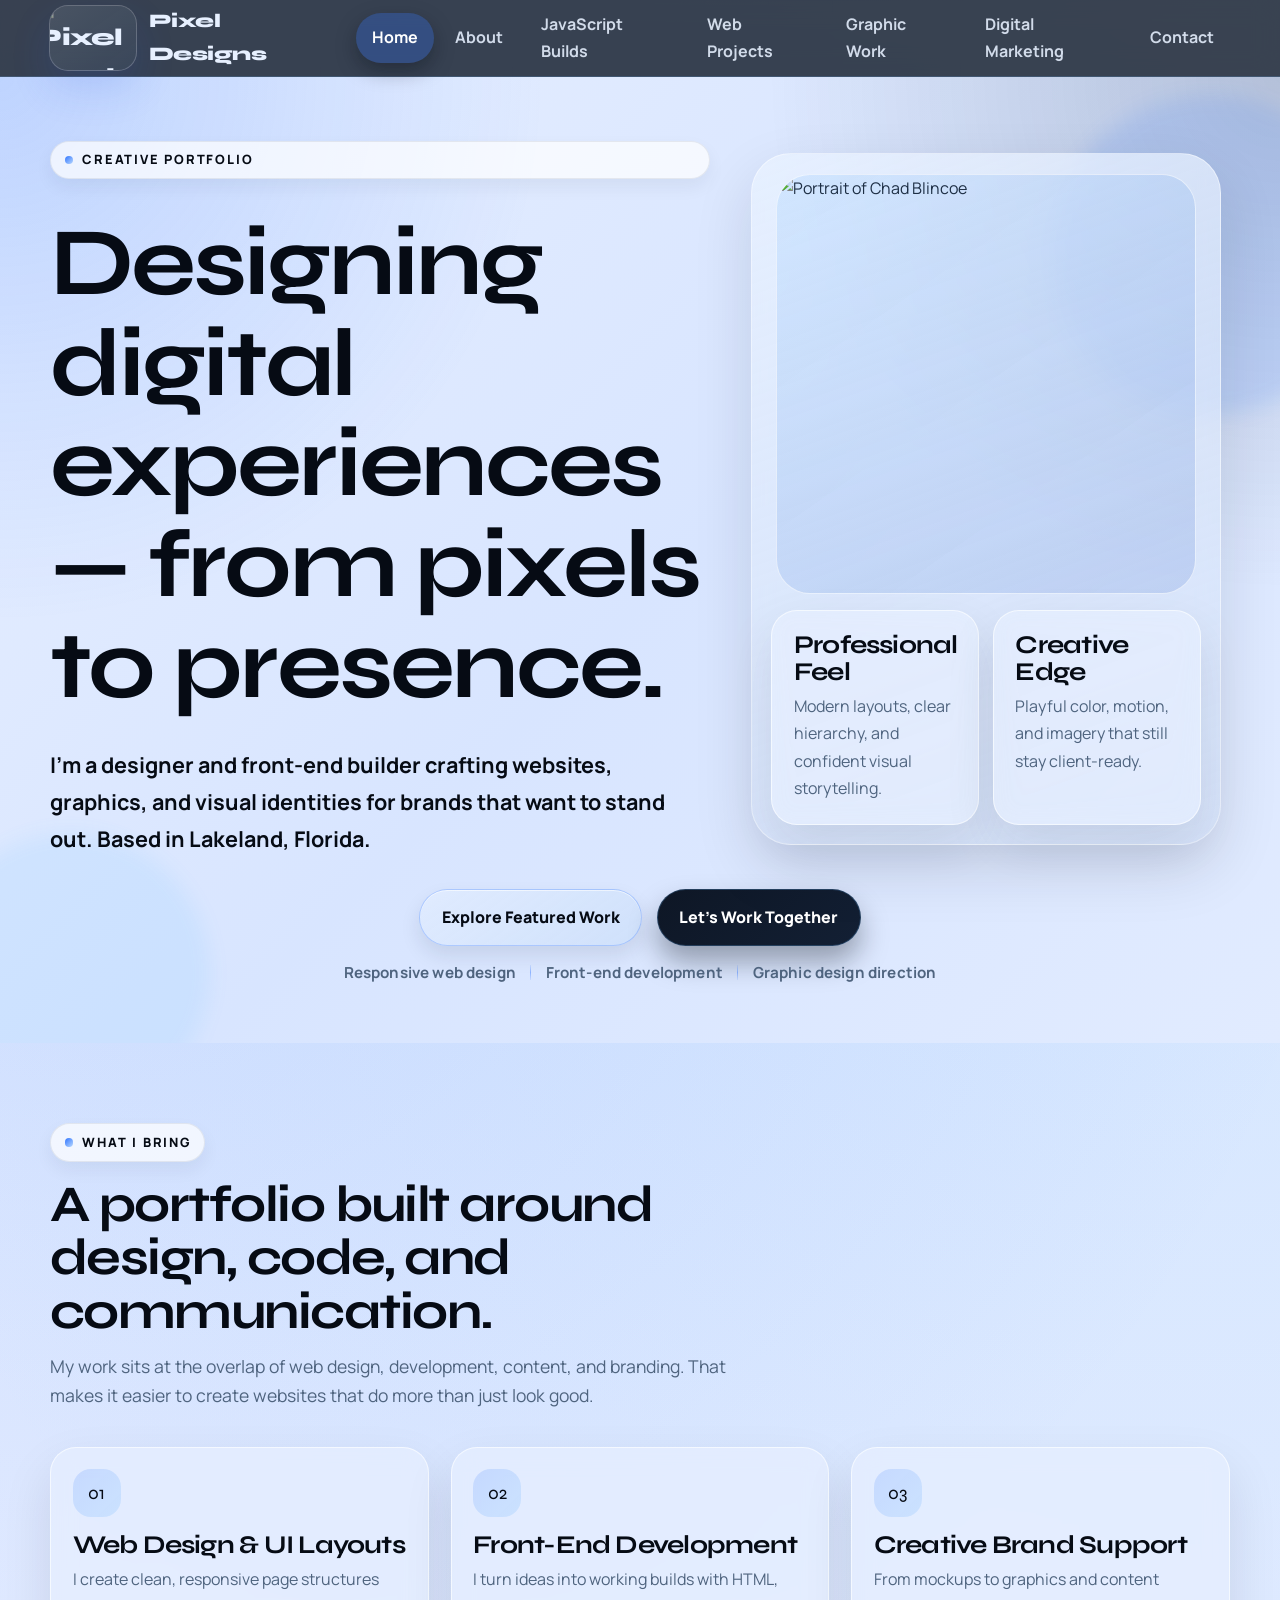
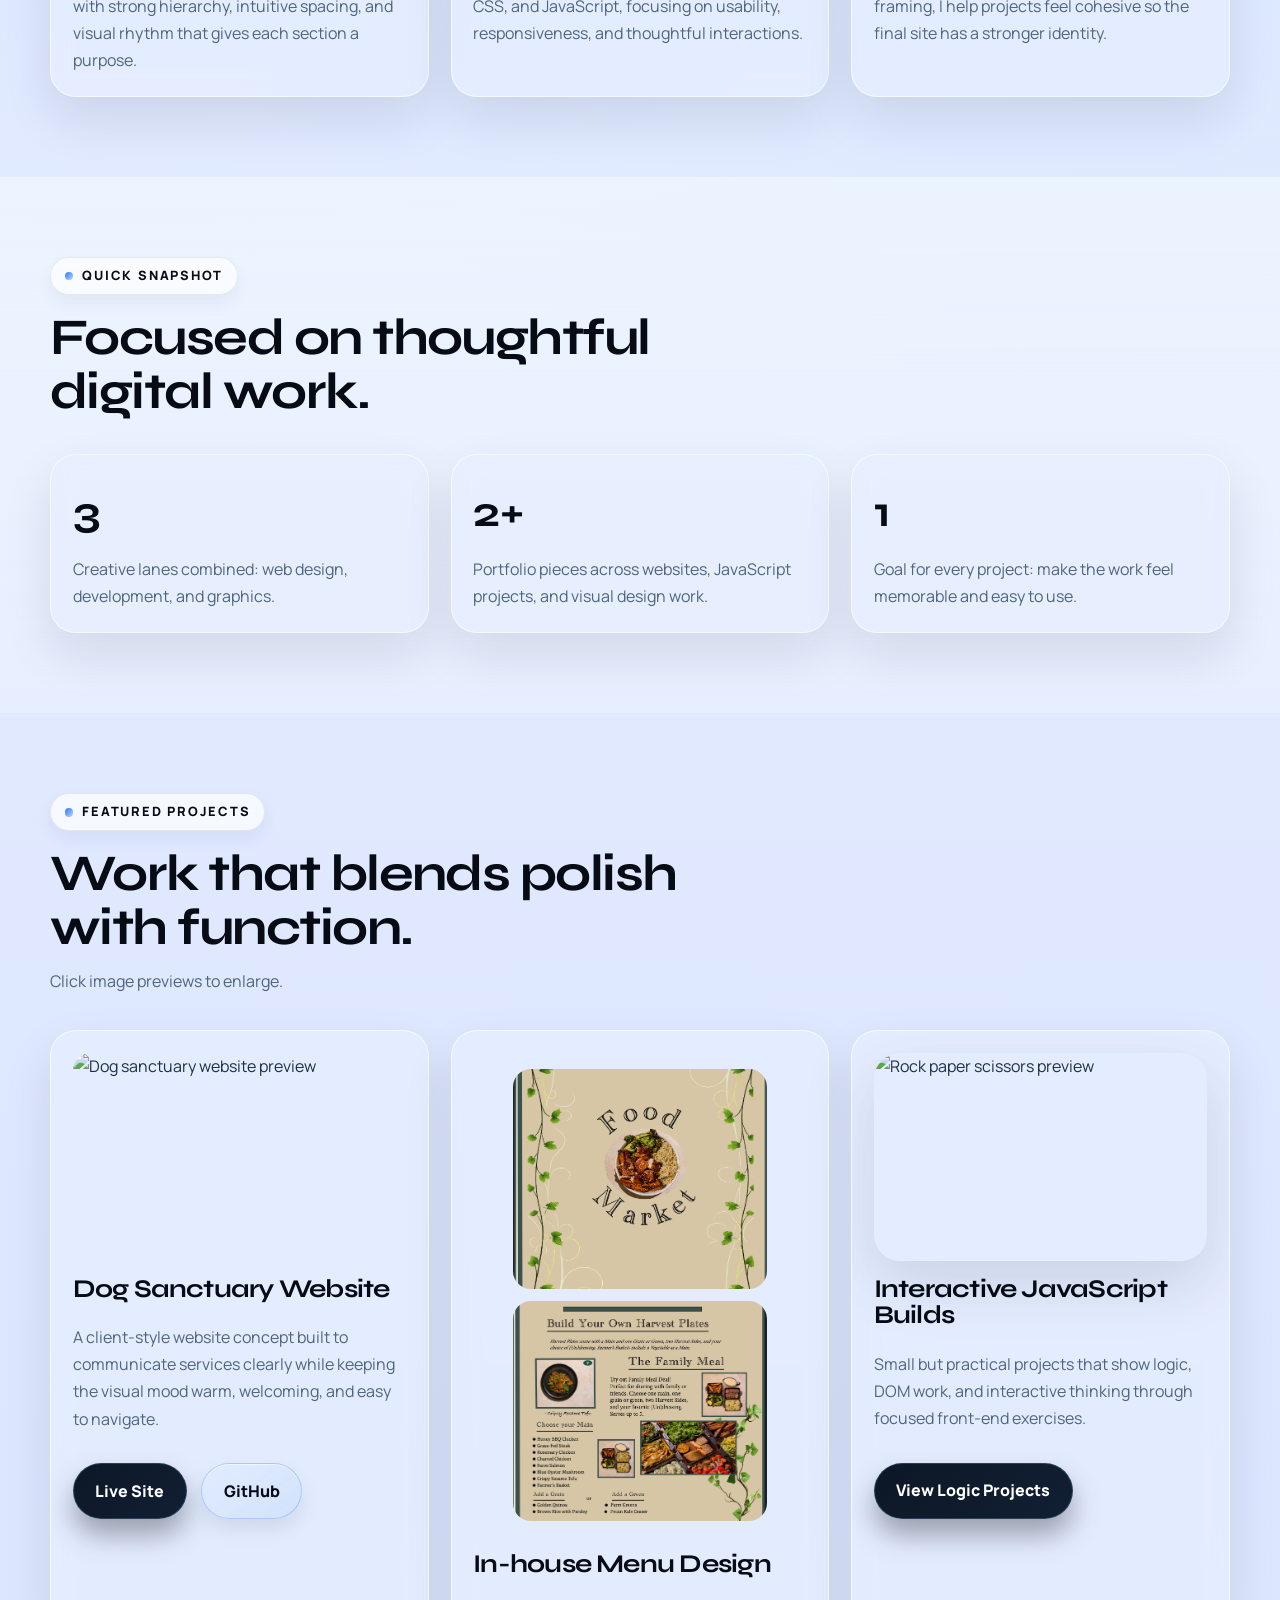
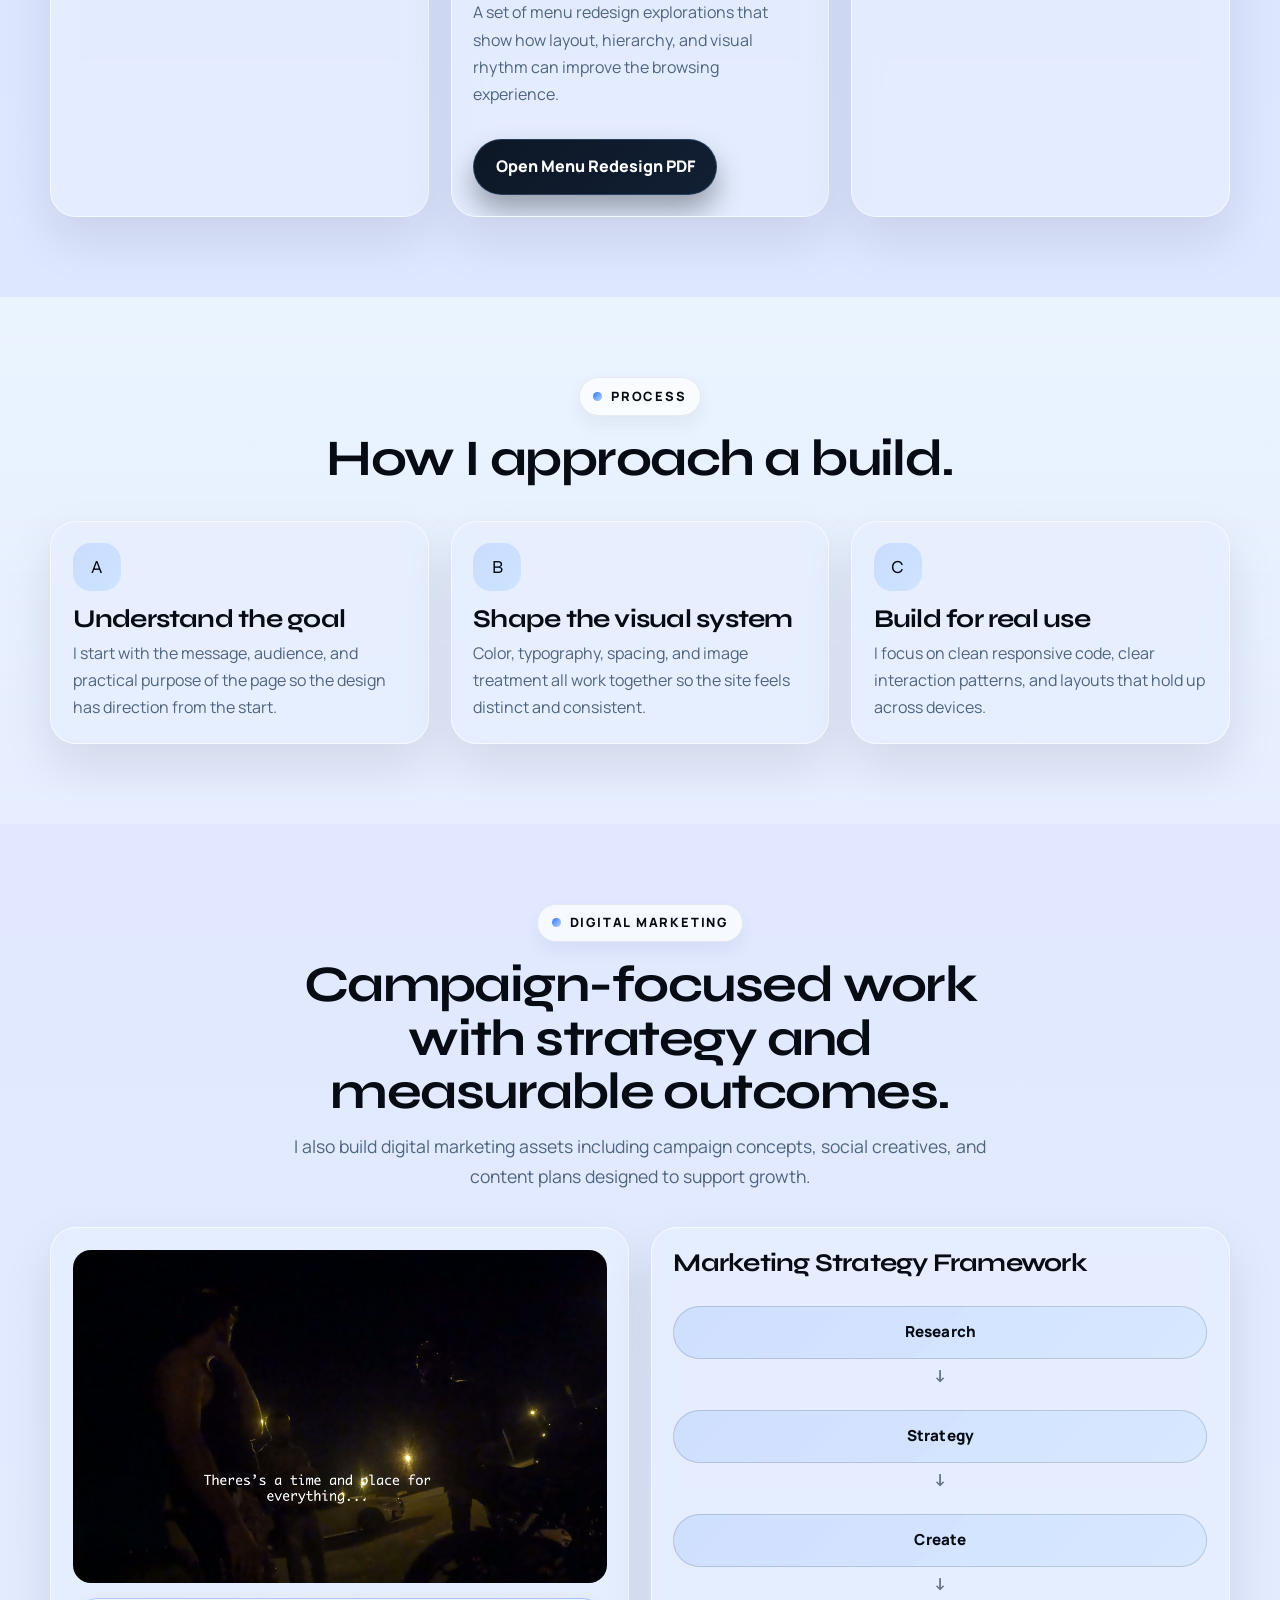
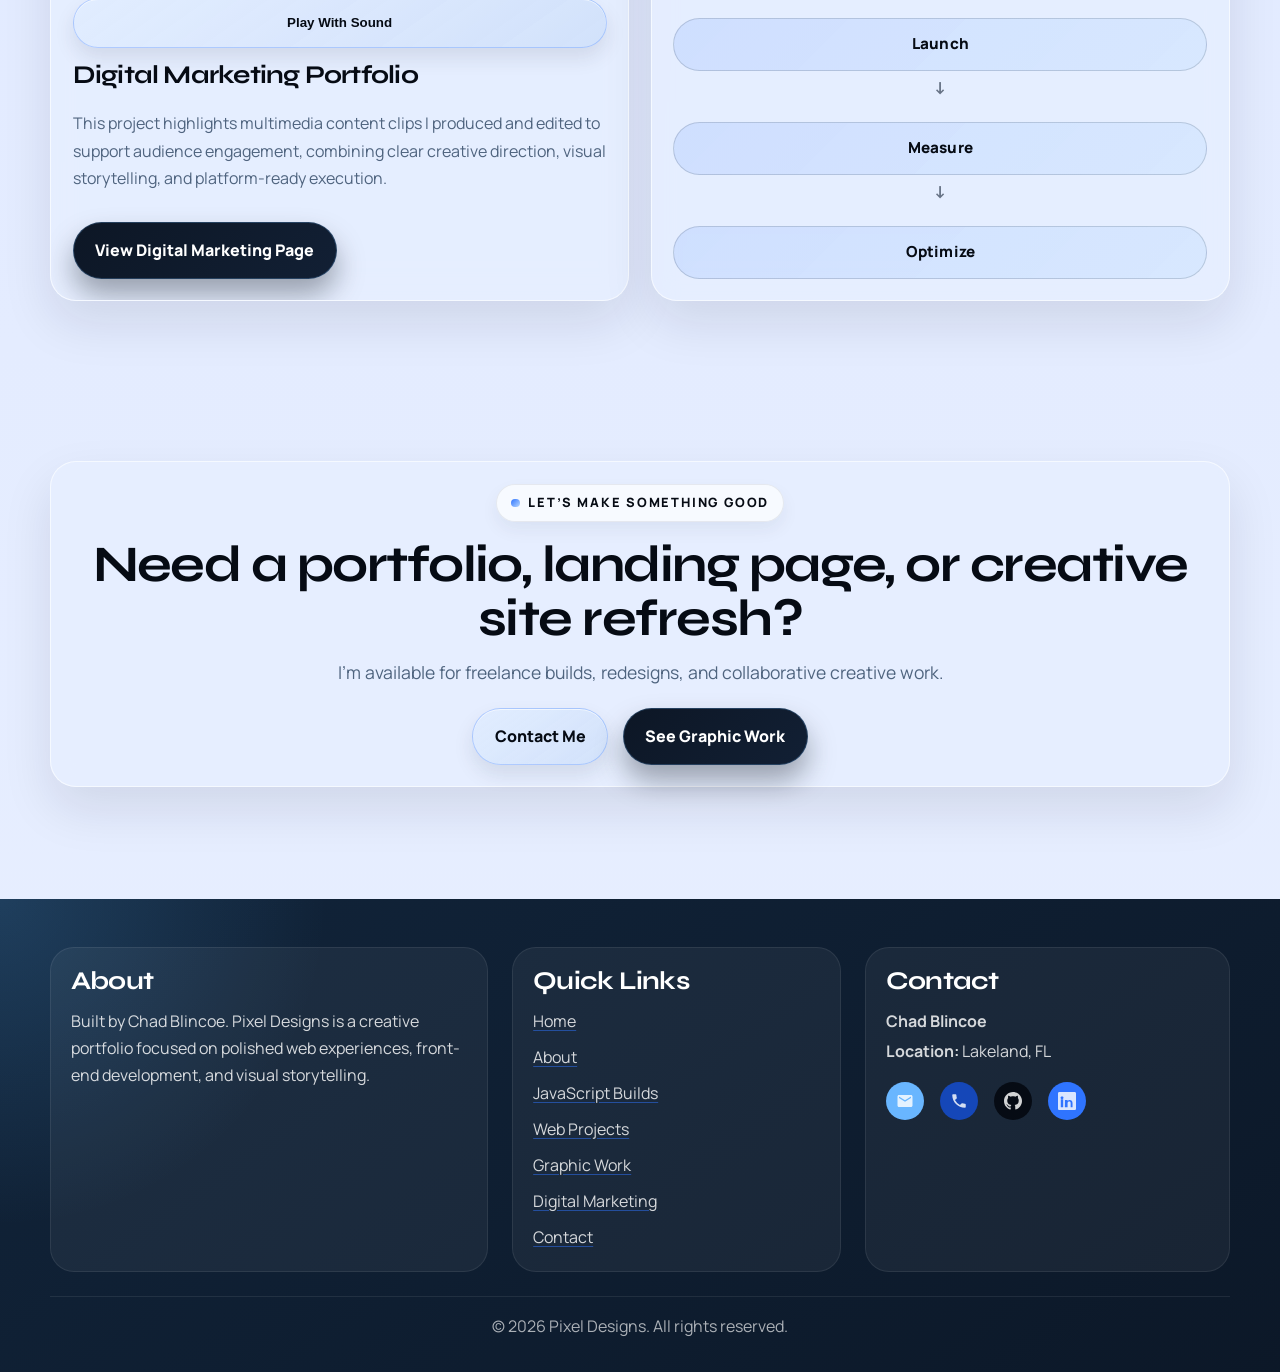
==== commit f9a41ca9: "Add bike clip video sections and optimize playback" ====
--- a/index.html
+++ b/index.html
@@ -74,6 +74,9 @@
           <a href="logic-programs.html" class="nav-link">JavaScript Builds</a>
           <a href="web-projects.html" class="nav-link">Web Projects</a>
           <a href="graphic-work.html" class="nav-link">Graphic Work</a>
+          <a href="digital-marketing.html" class="nav-link">
+            Digital Marketing
+          </a>
           <a href="contact.html" class="nav-link">Contact</a>
         </nav>
       </div>
@@ -354,6 +357,69 @@
       </section>
 
       <section class="section">
+        <div class="container">
+          <div class="section-heading center">
+            <span class="eyebrow">Digital Marketing</span>
+            <h2>
+              Campaign-focused work with strategy and measurable outcomes.
+            </h2>
+            <p class="lead">
+              I also build digital marketing assets including campaign concepts,
+              social creatives, and content plans designed to support growth.
+            </p>
+          </div>
+          <div class="grid-2">
+            <article class="card">
+              <video
+                id="bikeClipVideo"
+                muted
+                autoplay
+                loop
+                preload="auto"
+                poster="media/Clips/1BikeClip-poster.jpg"
+                aria-label="1Bike digital marketing clip"
+              >
+                <source src="media/Clips/1BikeClip-web.mp4" type="video/mp4" />
+                Your browser does not support the video tag.
+              </video>
+              <button
+                id="bikeClipPlayBtn"
+                class="btn btn-secondary"
+                type="button"
+              >
+                Play With Sound
+              </button>
+              <h3>Digital Marketing Portfolio</h3>
+              <p>
+                This project highlights multimedia content clips I produced and
+                edited to support audience engagement, combining clear creative
+                direction, visual storytelling, and platform-ready execution.
+              </p>
+              <div class="card-btns">
+                <a href="digital-marketing.html" class="btn btn-primary">
+                  View Digital Marketing Page
+                </a>
+              </div>
+            </article>
+            <article class="card strategy-framework-card">
+              <h3>Marketing Strategy Framework</h3>
+              <ul
+                class="strategy-flow-bubbles"
+                aria-label="Marketing strategy flow"
+              >
+                <li>Research</li>
+                <li>Strategy</li>
+                <li>Create</li>
+                <li>Launch</li>
+                <li>Measure</li>
+                <li>Optimize</li>
+              </ul>
+            </article>
+          </div>
+        </div>
+      </section>
+
+      <section class="section">
         <div class="container center">
           <div class="cta-panel">
             <span class="eyebrow">Let’s Make Something Good</span>
@@ -381,7 +447,7 @@
           <div class="footer-col footer-col--about">
             <h3>About</h3>
             <p>
-              Built by Chad Blincoe.  Pixel Designs is a creative portfolio
+              Built by Chad Blincoe. Pixel Designs is a creative portfolio
               focused on polished web experiences, front-end development, and
               visual storytelling.
             </p>
@@ -394,6 +460,7 @@
               <a href="logic-programs.html">JavaScript Builds</a>
               <a href="web-projects.html">Web Projects</a>
               <a href="graphic-work.html">Graphic Work</a>
+              <a href="digital-marketing.html">Digital Marketing</a>
               <a href="contact.html">Contact</a>
             </nav>
           </div>
--- a/styles.css
+++ b/styles.css
@@ -668,6 +668,7 @@
 }
 
 .card img,
+.card video,
 .gallery-grid img,
 .gallery-grid video,
 .redesign-preview img,
@@ -677,6 +678,7 @@
 }
 
 .card img,
+.card video,
 .redesign-preview img {
   aspect-ratio: 16 / 10;
   object-fit: cover;
@@ -734,11 +736,72 @@
 .marketing-feature-list li {
   margin-top: 0.5rem;
 }
+
+.strategy-flow-bubbles {
+  margin: 0.6rem 0 0.45rem;
+  padding: 0;
+  list-style: none;
+  display: flex;
+  flex-direction: column;
+  align-items: stretch;
+  gap: 1.1rem;
+}
+
+.strategy-flow-bubbles li {
+  position: relative;
+  margin: 0;
+  width: 100%;
+  min-width: 0;
+  text-align: center;
+  padding: 0.78rem 1.15rem;
+  border-radius: 999px;
+  border: 1px solid rgba(16, 32, 51, 0.16);
+  background: linear-gradient(
+    135deg,
+    rgba(47, 116, 255, 0.12),
+    rgba(95, 184, 255, 0.1)
+  );
+  color: var(--ink-strong);
+  font-weight: 800;
+  font-size: 0.95rem;
+  letter-spacing: 0.01em;
+}
+
+.strategy-flow-bubbles li:not(:last-child)::after {
+  content: "↓";
+  position: absolute;
+  left: 50%;
+  top: calc(100% + 0.42rem);
+  transform: translateX(-50%);
+  color: rgba(16, 32, 51, 0.6);
+  font-size: 1.05rem;
+  line-height: 1;
+}
+
+.strategy-framework-card {
+  min-height: 100%;
+}
+
+.strategy-framework-card .strategy-flow-bubbles {
+  flex: 1;
+  margin: 0.5rem 0 0;
+  justify-content: space-between;
+}
+
+.strategy-framework-card .strategy-flow-bubbles li {
+  display: flex;
+  align-items: center;
+  justify-content: center;
+}
+
+.strategy-framework-card .strategy-flow-bubbles li:not(:last-child)::after {
+  top: calc(100% + 0.55rem);
+}
 .clickToView {
   color: black;
   text-decoration: underline;
   line-height: 4rem;
-  text-underline-offset: .4rem;
+  text-underline-offset: 0.4rem;
 }
 
 .split-image {
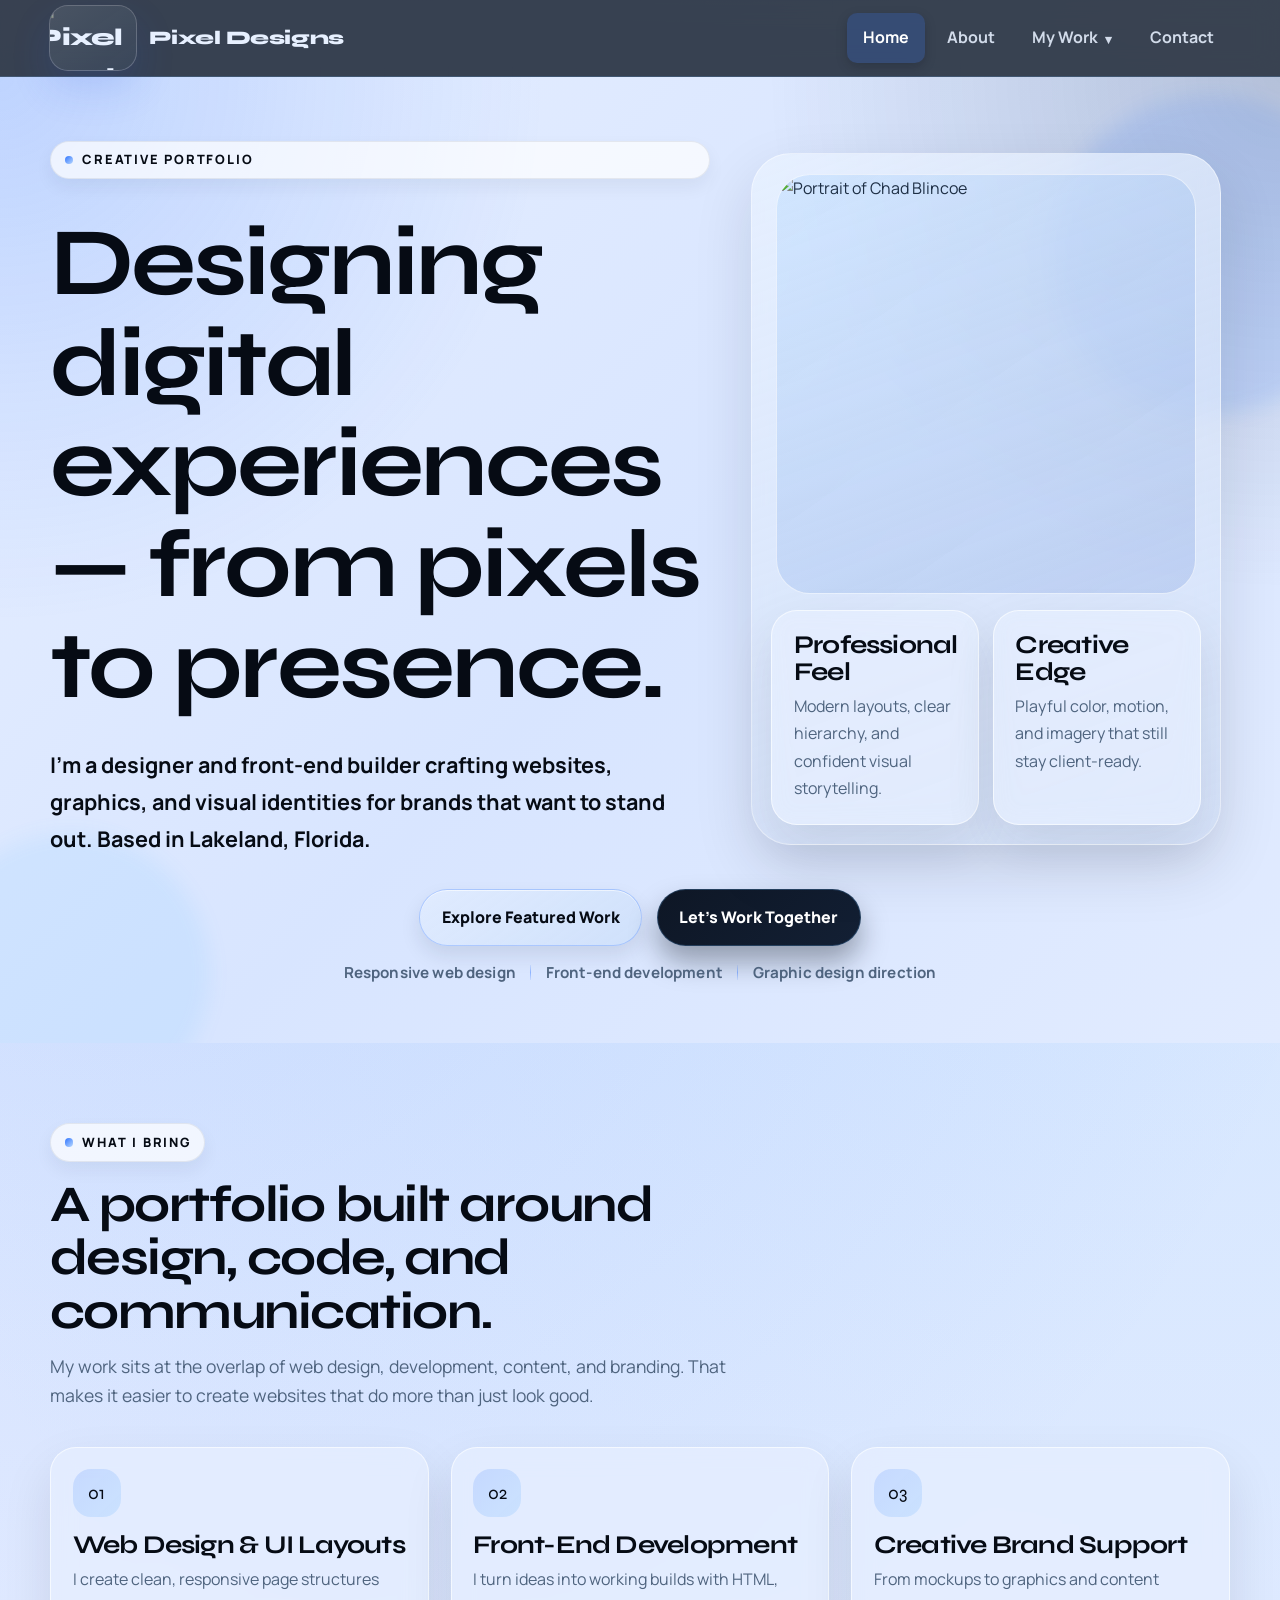
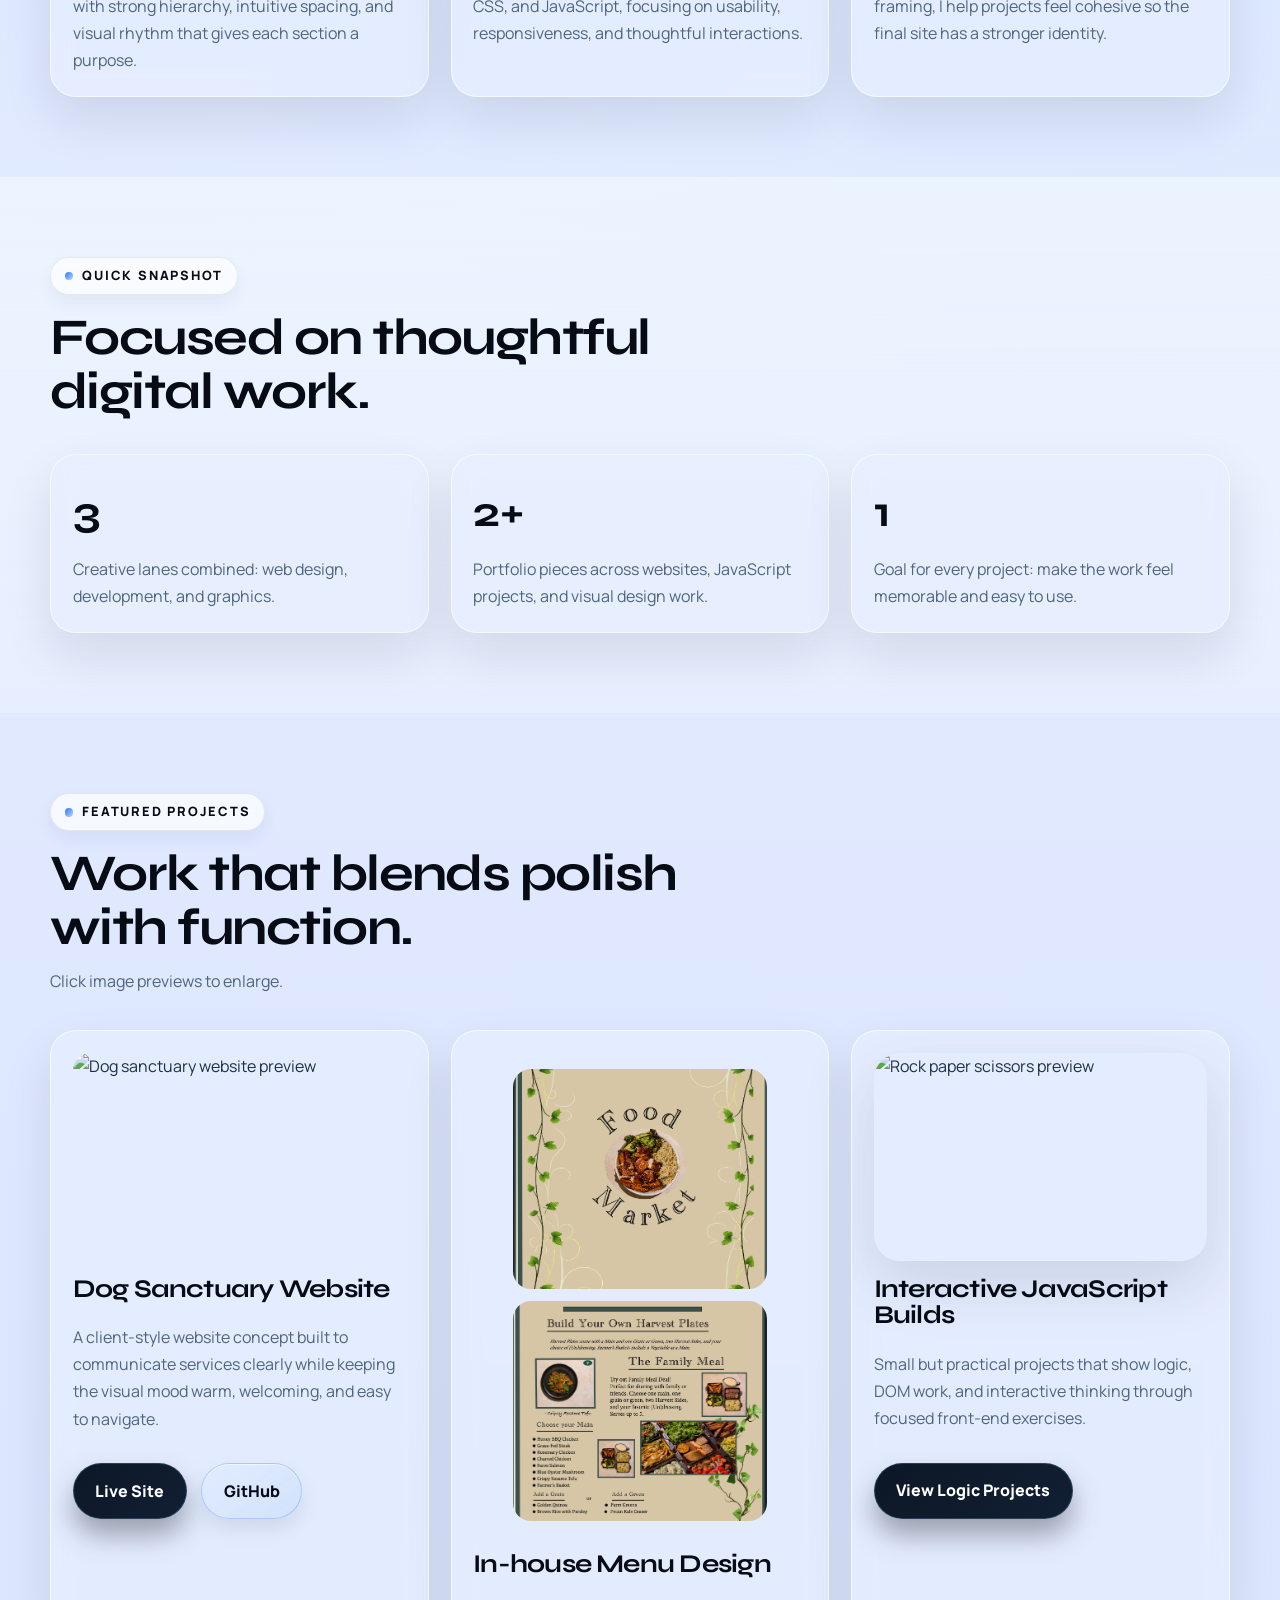
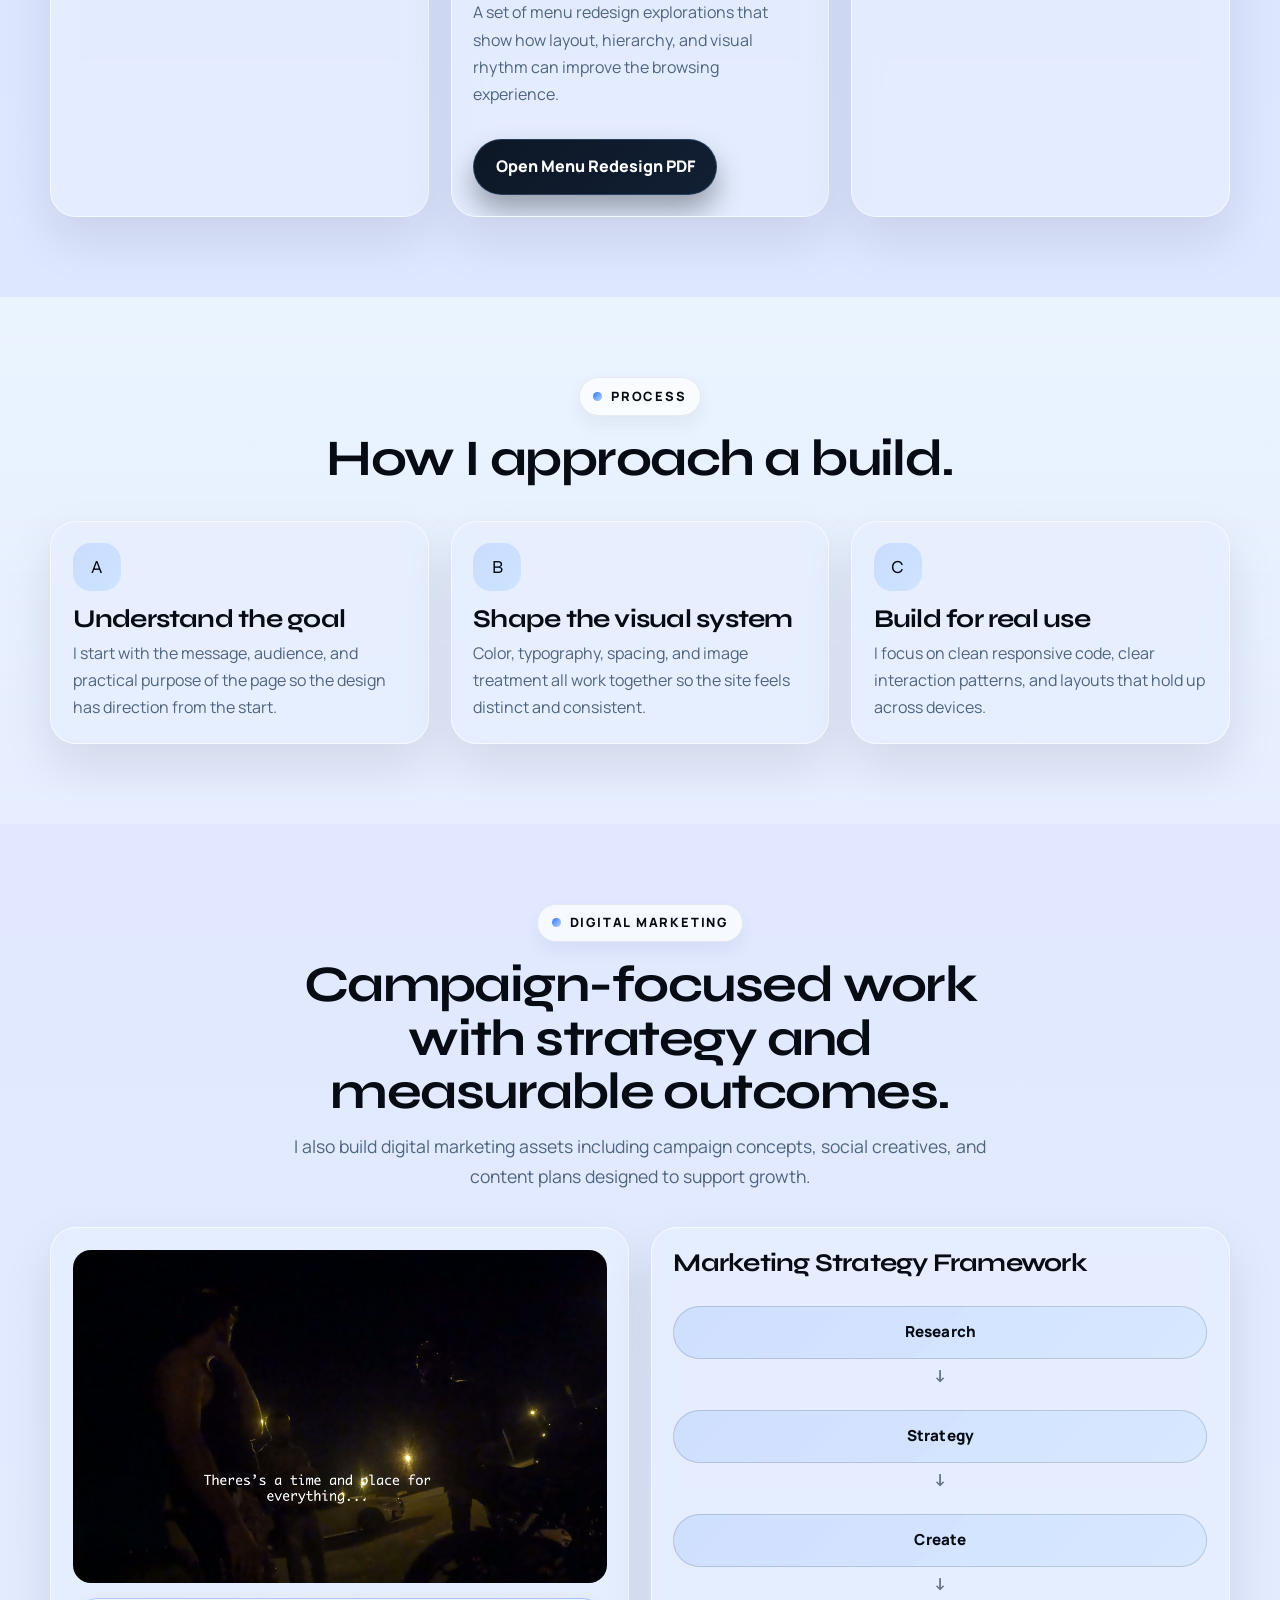
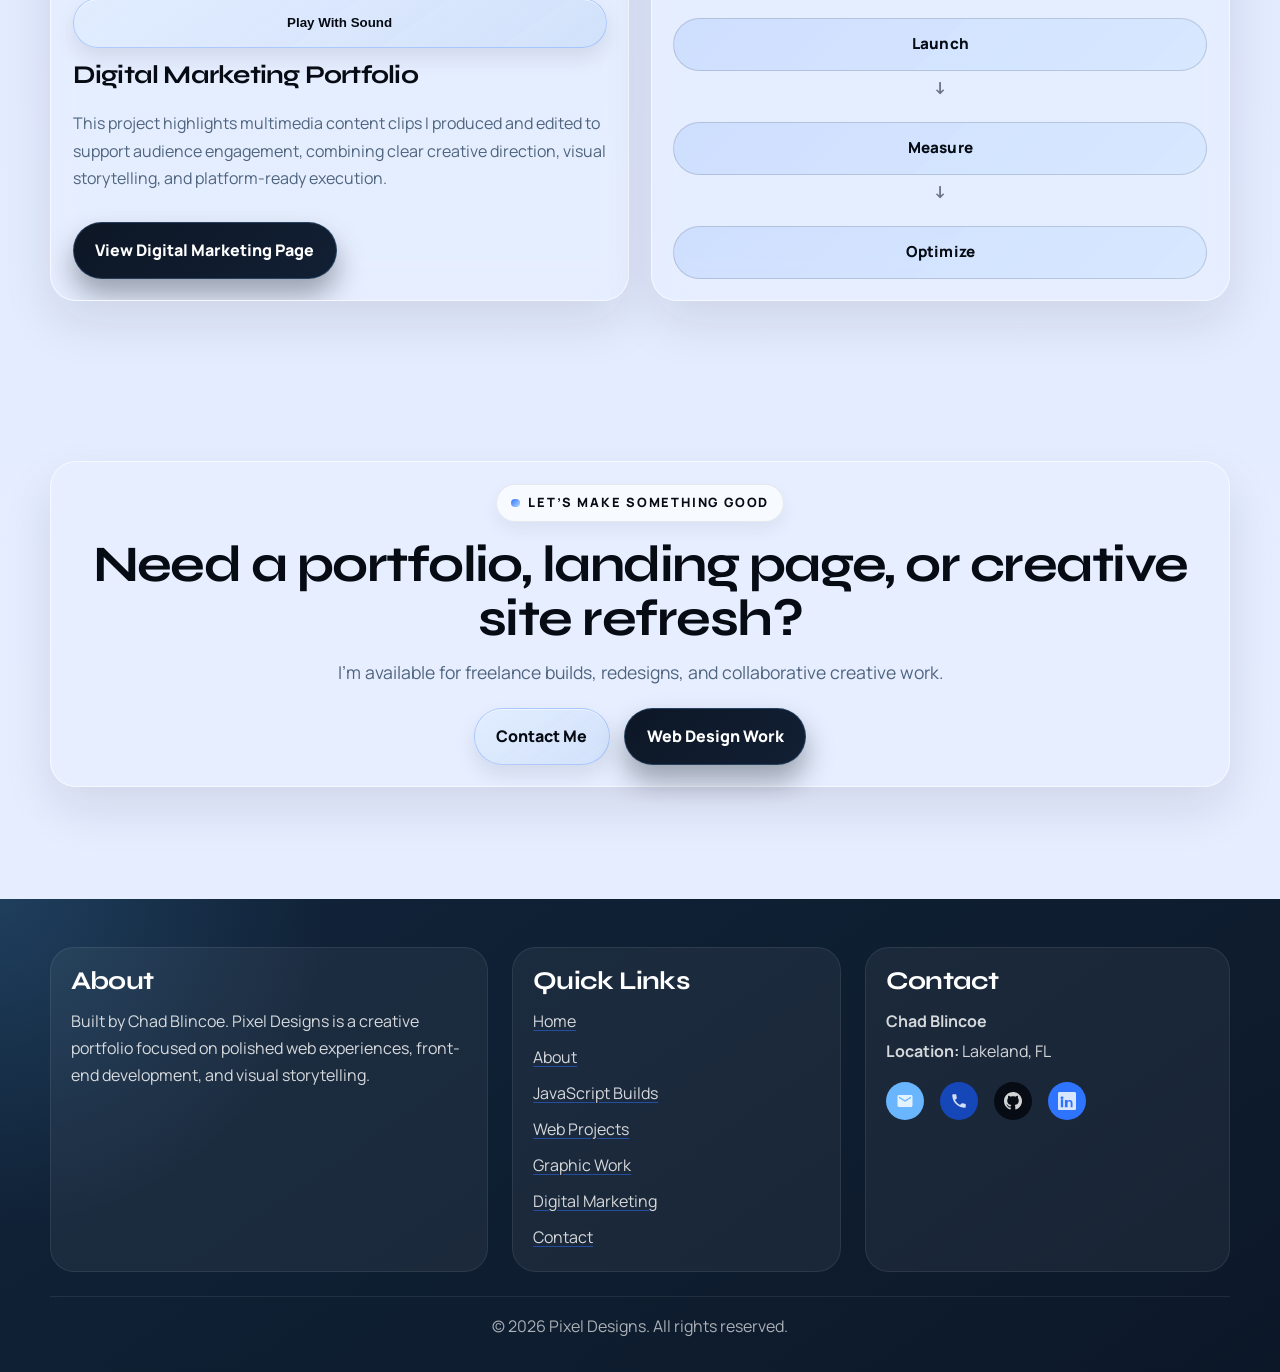
==== commit c725f280: "added CTA buttons, fixed navbar and added dropdown menu" ====
--- a/index.html
+++ b/index.html
@@ -71,12 +71,26 @@
         <nav id="navLinks" class="nav-links" aria-label="Main navigation">
           <a href="index.html" class="nav-link active">Home</a>
           <a href="about.html" class="nav-link">About</a>
-          <a href="logic-programs.html" class="nav-link">JavaScript Builds</a>
-          <a href="web-projects.html" class="nav-link">Web Projects</a>
-          <a href="graphic-work.html" class="nav-link">Graphic Work</a>
-          <a href="digital-marketing.html" class="nav-link">
-            Digital Marketing
-          </a>
+          <div class="nav-dropdown">
+            <button
+              class="nav-dropdown-toggle"
+              type="button"
+              aria-expanded="false"
+              aria-controls="myWorkMenu"
+            >
+              My Work
+            </button>
+            <div id="myWorkMenu" class="nav-dropdown-menu">
+              <a href="logic-programs.html" class="nav-link">
+                JavaScript Builds
+              </a>
+              <a href="web-projects.html" class="nav-link">Web Projects</a>
+              <a href="graphic-work.html" class="nav-link">Graphic Work</a>
+              <a href="digital-marketing.html" class="nav-link">
+                Digital Marketing
+              </a>
+            </div>
+          </div>
           <a href="contact.html" class="nav-link">Contact</a>
         </nav>
       </div>
@@ -432,8 +446,8 @@
               <a href="contact.html" class="btn btn-secondary contact-button">
                 Contact Me
               </a>
-              <a href="graphic-work.html" class="btn btn-primary">
-                See Graphic Work
+              <a href="web-projects.html" class="btn btn-primary">
+                Web Design Work
               </a>
             </div>
           </div>
--- a/styles.css
+++ b/styles.css
@@ -1366,18 +1366,77 @@
 
 .nav-link {
   padding: 0.7rem 1rem;
-  border-radius: 999px;
+  border-radius: 10px;
   color: rgba(231, 240, 255, 0.88);
   text-decoration: none;
   font-weight: 700;
 }
 
+.nav-dropdown {
+  position: relative;
+}
+
+.nav-dropdown-toggle {
+  display: inline-flex;
+  align-items: center;
+  gap: 0.45rem;
+  padding: 0.7rem 1rem;
+  border: 0;
+  border-radius: 10px;
+  background: transparent;
+  color: rgba(231, 240, 255, 0.88);
+  font: inherit;
+  font-weight: 700;
+  cursor: pointer;
+}
+
+.nav-dropdown-toggle::after {
+  content: "▾";
+  font-size: 0.8rem;
+  line-height: 1;
+  transform: translateY(1px);
+}
+
+.nav-dropdown-menu {
+  position: absolute;
+  top: calc(100% + 0.35rem);
+  right: 0;
+  min-width: 218px;
+  display: none;
+  flex-direction: column;
+  gap: 0.2rem;
+  padding: 0.45rem;
+  border-radius: 16px;
+  background: rgba(9, 18, 33, 0.97);
+  border: 1px solid rgba(105, 182, 255, 0.22);
+  box-shadow: 0 16px 28px rgba(6, 11, 20, 0.42);
+}
+
+.nav-dropdown-menu .nav-link {
+  border-radius: 12px;
+  white-space: nowrap;
+}
+
+.nav-dropdown.is-open .nav-dropdown-menu {
+  display: flex;
+}
+
+@media (min-width: 721px) {
+  .nav-dropdown:hover .nav-dropdown-menu,
+  .nav-dropdown:focus-within .nav-dropdown-menu {
+    display: flex;
+  }
+}
+
 .nav-link:hover,
 .nav-link:focus-visible,
-.nav-link.active {
+.nav-link.active,
+.nav-dropdown-toggle:hover,
+.nav-dropdown-toggle:focus-visible,
+.nav-dropdown-toggle.active {
   color: #ffffff;
-  background: rgba(47, 116, 255, 0.28);
-  box-shadow: 0 8px 20px rgba(6, 11, 20, 0.34);
+  background: rgba(47, 116, 255, 0.2);
+  box-shadow: 0 4px 12px rgba(6, 11, 20, 0.2);
 }
 
 .hamburger {
@@ -1559,8 +1618,26 @@
     display: flex;
   }
 
-  .nav-link {
+  .nav-link,
+  .nav-dropdown-toggle {
     text-align: center;
+  }
+
+  .nav-dropdown-toggle {
+    display: flex;
+    width: 100%;
+    justify-content: center;
+  }
+
+  .nav-dropdown {
+    width: 100%;
+  }
+
+  .nav-dropdown-menu {
+    position: static;
+    width: 100%;
+    margin-top: 0.45rem;
+    background: rgba(5, 11, 22, 0.94);
   }
 
   .two-col,
